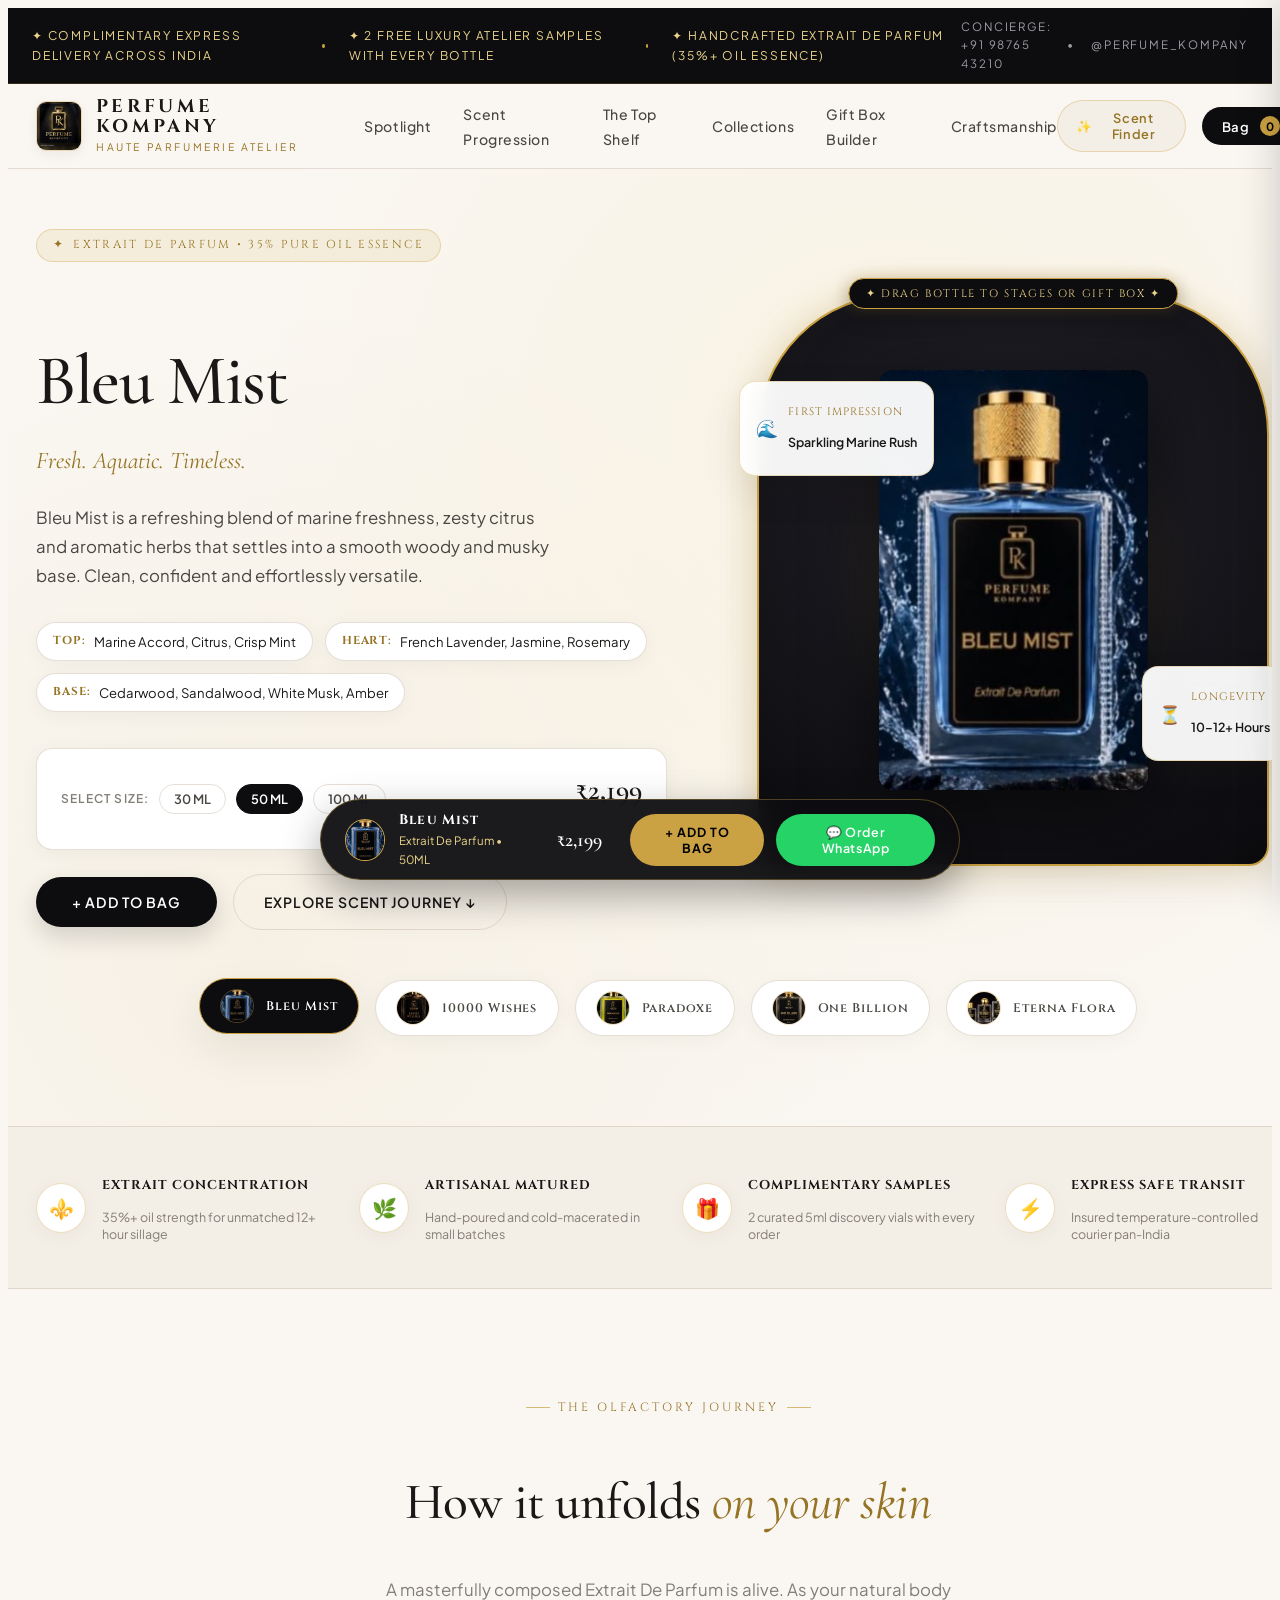
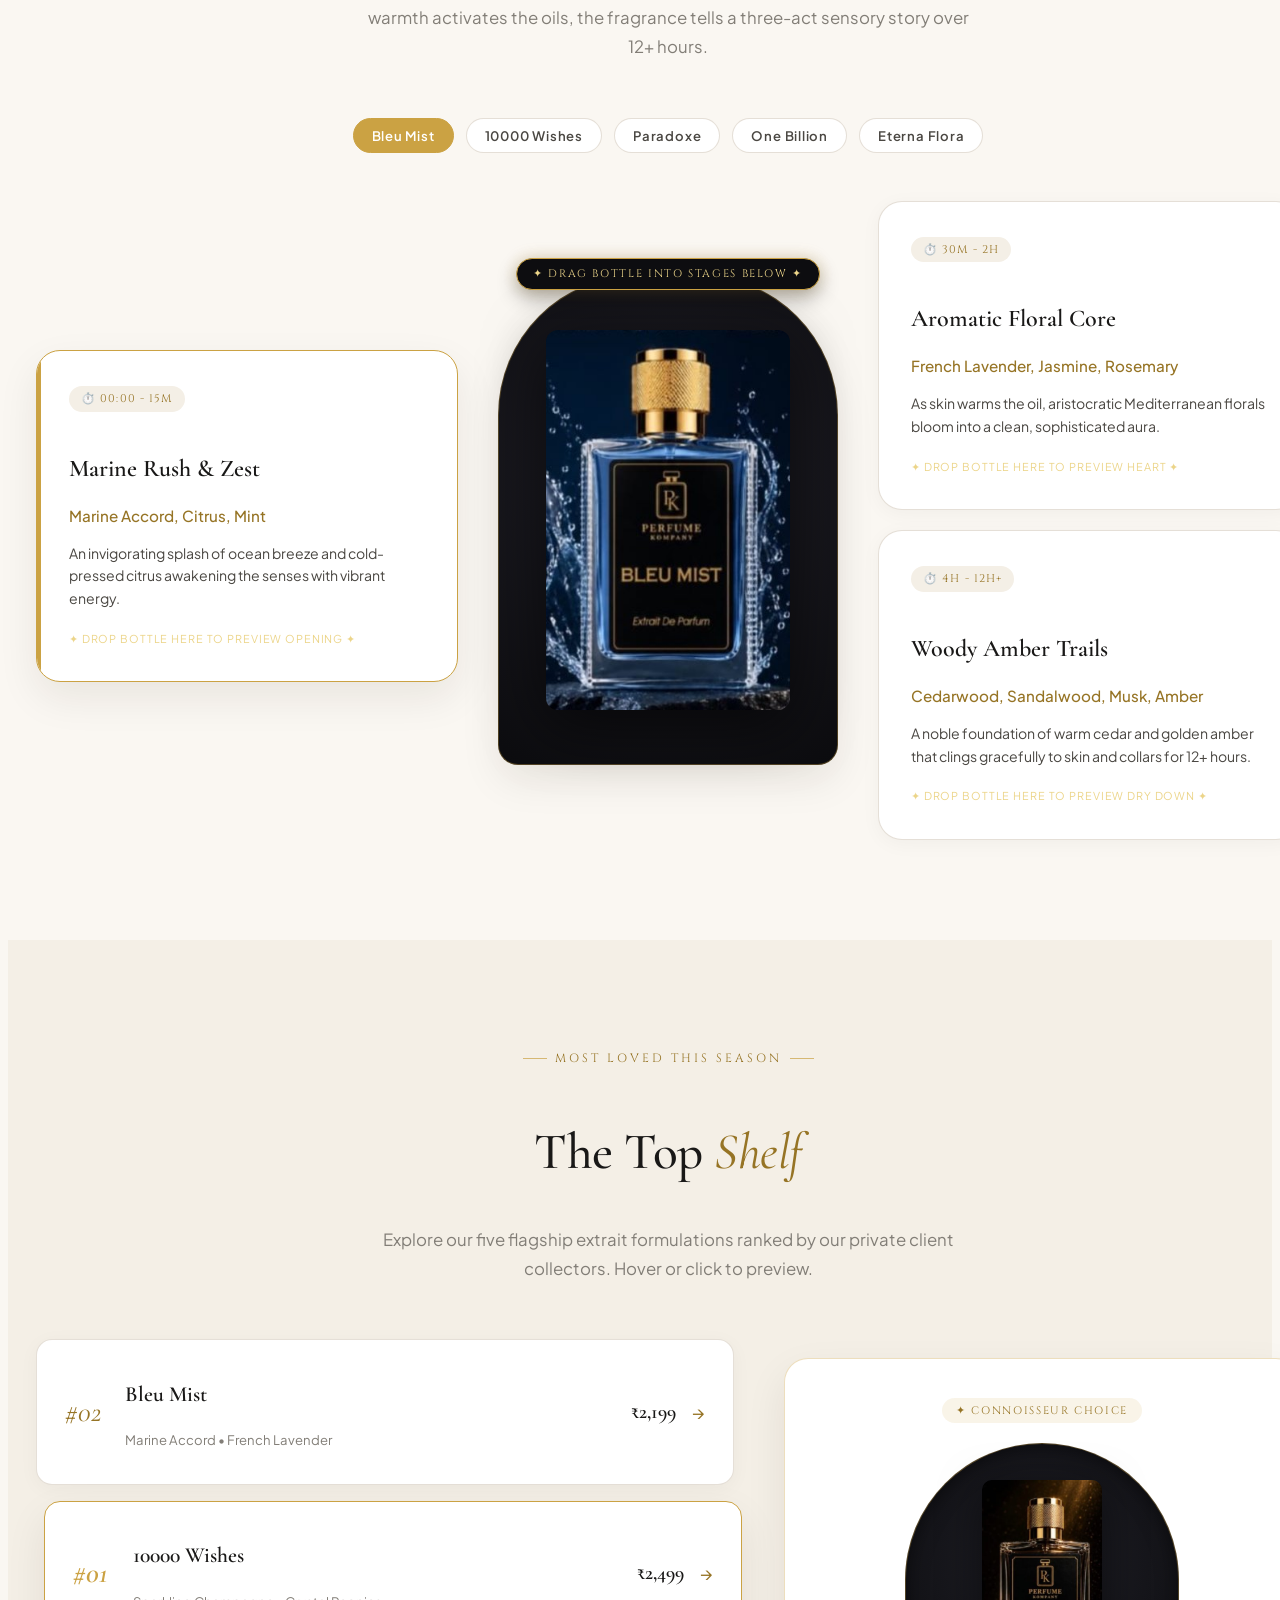
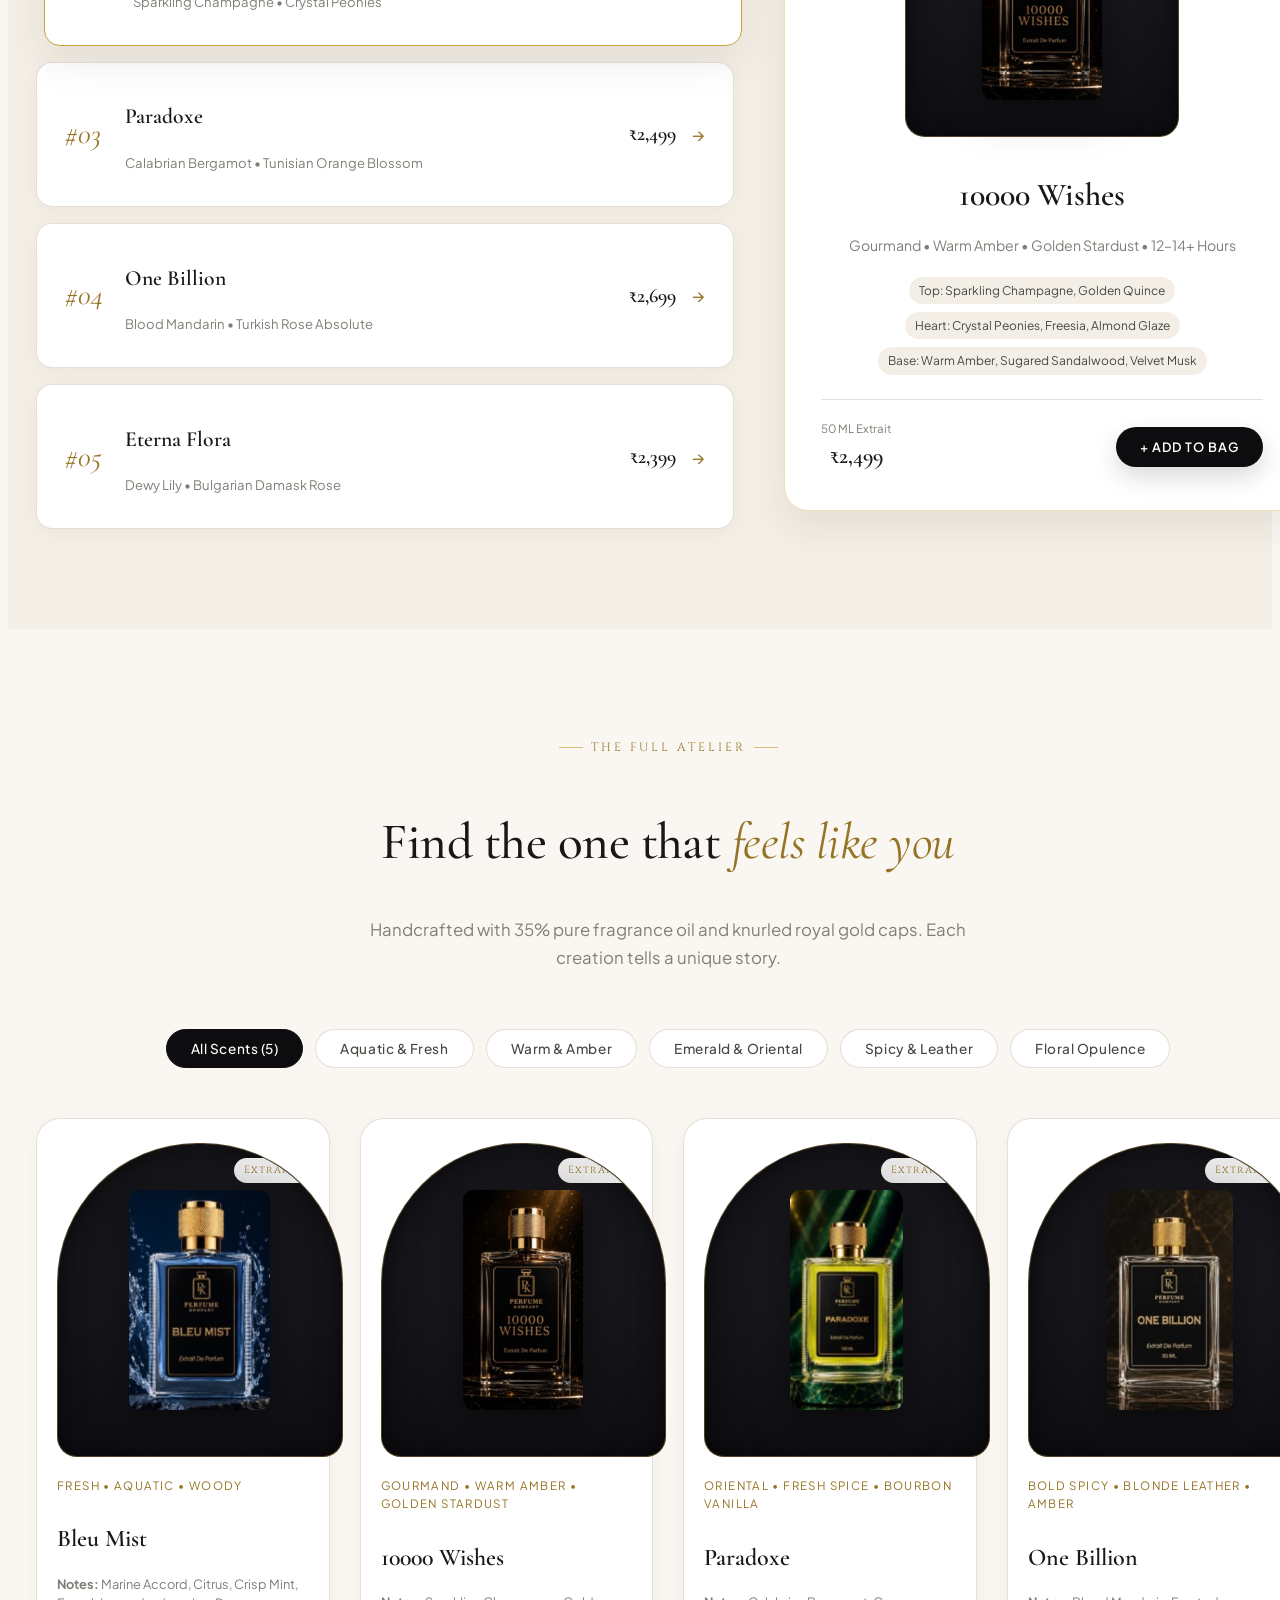
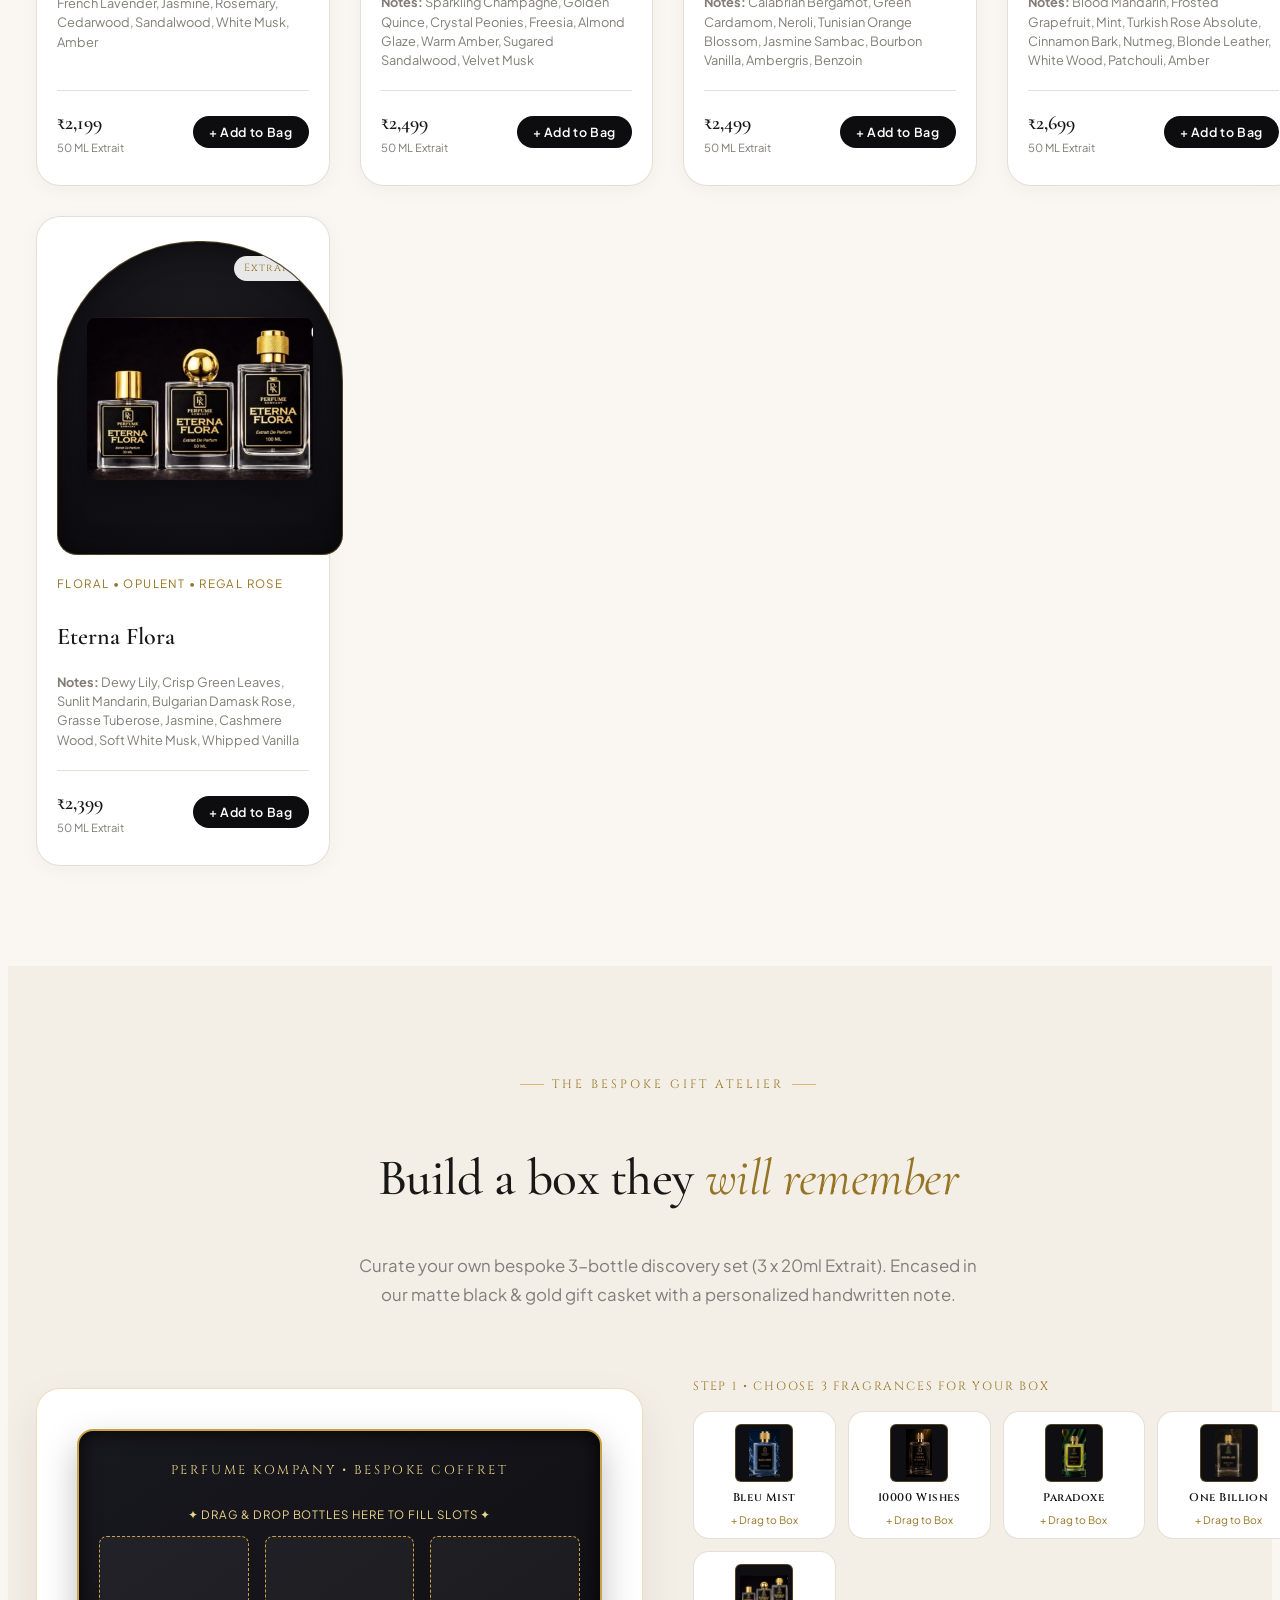
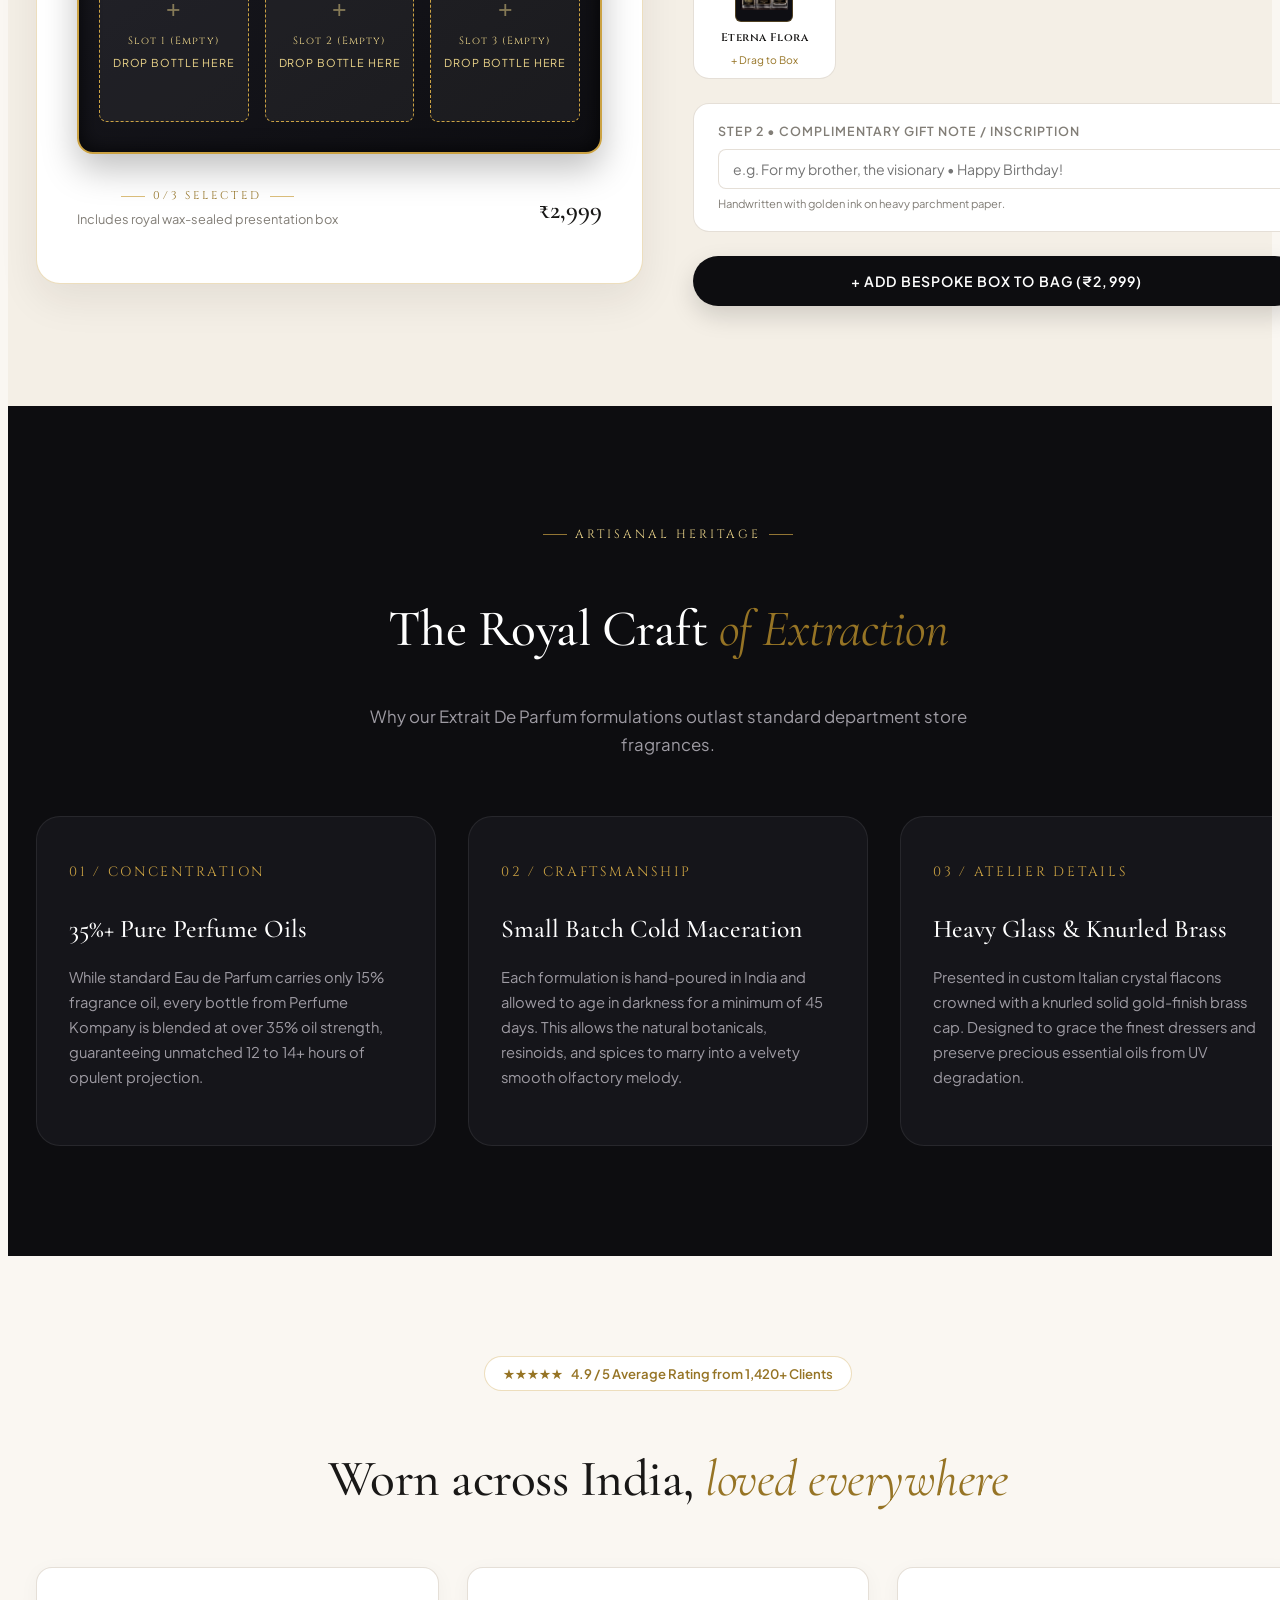
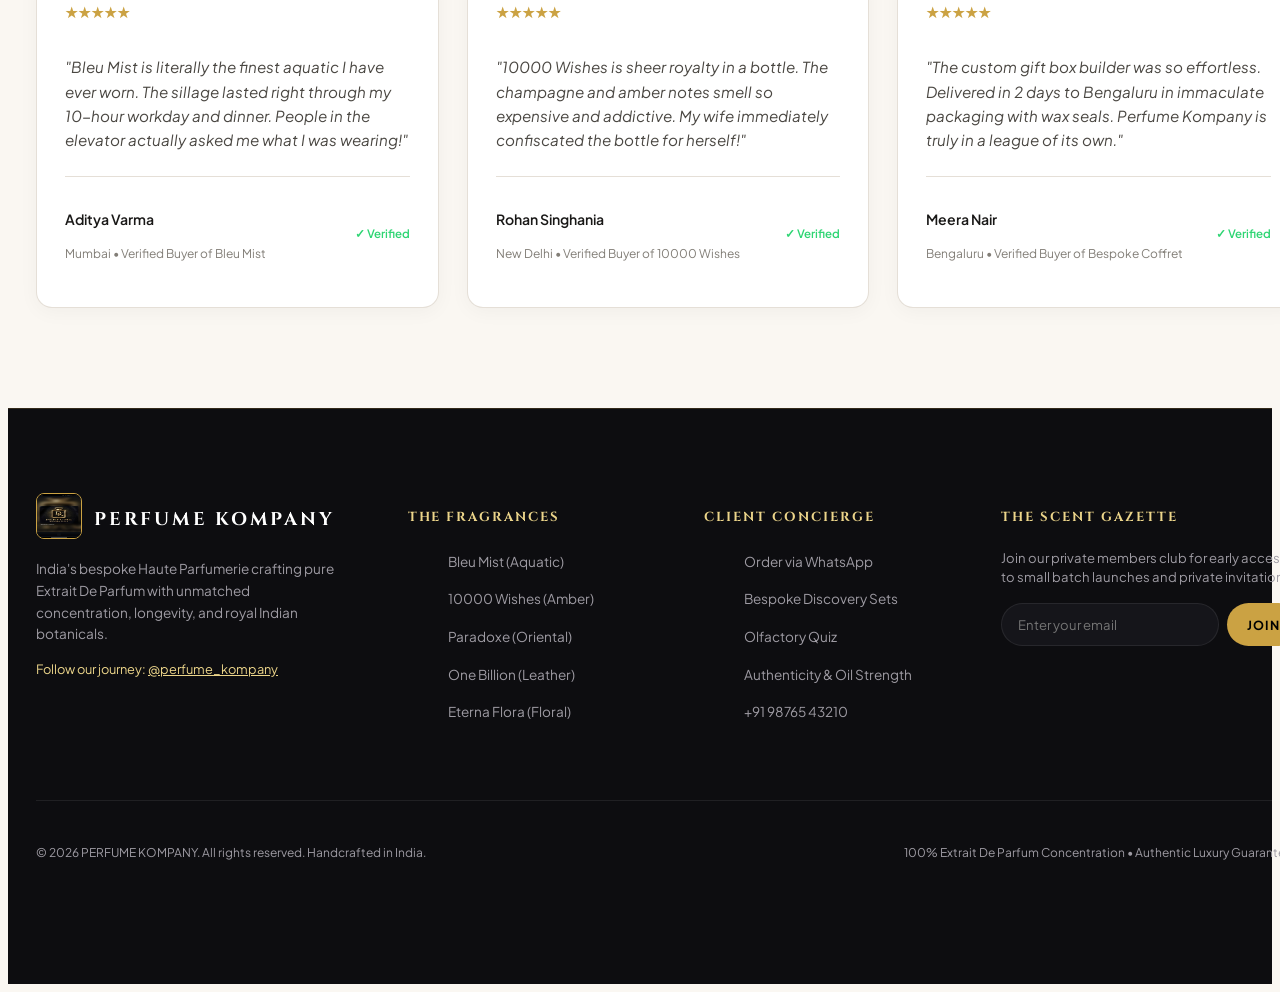
==== index.html @ a0636bbc "Initial commit: Perfume Kompany luxury interactive website" ====
<!DOCTYPE html>
<html lang="en">
<head>
  <meta charset="UTF-8">
  <meta name="viewport" content="width=device-width, initial-scale=1.0">
  <title>PERFUME KOMPANY | Royal Extrait De Parfum Atelier</title>
  <meta name="description" content="Discover handcrafted luxury Extrait De Parfum by Perfume Kompany. High concentration, 12+ hours longevity, and artisanal notes. Experience Bleu Mist, 10000 Wishes, Paradoxe, and more.">

  <!-- Google Fonts -->
  <link rel="preconnect" href="https://fonts.googleapis.com">
  <link rel="preconnect" href="https://fonts.gstatic.com" crossorigin>
  <link href="https://fonts.googleapis.com/css2?family=Cinzel:wght@400;600;700;900&family=Cormorant+Garamond:ital,wght@0,300;0,400;0,500;0,600;0,700;1,400;1,600&family=Plus+Jakarta+Sans:wght@300;400;500;600;700&display=swap" rel="stylesheet">

  <!-- Stylesheet -->
  <link rel="stylesheet" href="style.css">
</head>
<body>

  <!-- Top Announcement Bar -->
  <aside class="top-notice-bar" aria-label="Announcement">
    <div class="ticker-content">
      <span class="ticker-item">✦ COMPLIMENTARY EXPRESS DELIVERY ACROSS INDIA</span>
      <span class="ticker-dot"></span>
      <span class="ticker-item">✦ 2 FREE LUXURY ATELIER SAMPLES WITH EVERY BOTTLE</span>
      <span class="ticker-dot"></span>
      <span class="ticker-item">✦ HANDCRAFTED EXTRAIT DE PARFUM (35%+ OIL ESSENCE)</span>
    </div>
    <div class="notice-right">
      <span>Concierge: +91 98765 43210</span>
      <span>•</span>
      <a href="https://instagram.com/perfume_kompany" target="_blank" rel="noopener">@perfume_kompany</a>
    </div>
  </aside>

  <!-- Main Navigation Header -->
  <header class="main-header" id="main-header">
    <div class="container header-inner">
      <!-- Brand Logo -->
      <a href="#hero" class="brand-logo-wrap">
        <img src="assets/logo.jpg" alt="Perfume Kompany Monogram Logo" class="brand-logo-img">
        <div class="brand-text-block">
          <span class="brand-title">PERFUME KOMPANY</span>
          <span class="brand-tagline">Haute Parfumerie Atelier</span>
        </div>
      </a>

      <!-- Desktop Nav -->
      <nav aria-label="Main Navigation">
        <ul class="nav-menu">
          <li><a href="#hero" class="nav-link">Spotlight</a></li>
          <li><a href="#unfolds" class="nav-link">Scent Progression</a></li>
          <li><a href="#topshelf" class="nav-link">The Top Shelf</a></li>
          <li><a href="#gallery" class="nav-link">Collections</a></li>
          <li><a href="#boxbuilder" class="nav-link">Gift Box Builder</a></li>
          <li><a href="#heritage" class="nav-link">Craftsmanship</a></li>
        </ul>
      </nav>

      <!-- Action Buttons -->
      <div class="header-actions">
        <button class="btn-scent-quiz open-scent-quiz-btn" aria-label="Open Fragrance Quiz">
          <span>✨</span>
          <span>Scent Finder</span>
        </button>

        <button class="btn-cart-bag" id="header-cart-btn" data-drop-zone="cart-bag" aria-label="Open Shopping Bag">
          <span>Bag</span>
          <span class="cart-counter" id="cart-badge-counter">0</span>
        </button>

        <button class="mobile-menu-btn" aria-label="Toggle Navigation">☰</button>
      </div>
    </div>
  </header>

  <main>
    <!-- HERO SECTION (Inspired Directly by Video) -->
    <section class="hero-section" id="hero">
      <div class="container hero-grid">
        <!-- Left Hero Details -->
        <div class="hero-content">
          <div class="hero-tag">
            <span>✦</span>
            <span>Extrait De Parfum • 35% Pure Oil Essence</span>
          </div>

          <h1 class="hero-title" id="hero-perfume-title">Bleu Mist</h1>
          <p class="hero-subtitle" id="hero-perfume-subtitle">Fresh. Aquatic. Timeless.</p>
          <p class="hero-description" id="hero-perfume-desc">
            A refreshing blend of marine freshness, zesty citrus and aromatic herbs that settles into a smooth woody and musky base. Clean, confident and effortlessly versatile.
          </p>

          <!-- Olfactory Notes Bar -->
          <div class="hero-notes-bar">
            <div class="note-tag">
              <strong>TOP:</strong>
              <span id="hero-top-notes">Marine Accord, Citrus, Mint</span>
            </div>
            <div class="note-tag">
              <strong>HEART:</strong>
              <span id="hero-heart-notes">Lavender, Jasmine, Rosemary</span>
            </div>
            <div class="note-tag">
              <strong>BASE:</strong>
              <span id="hero-base-notes">Cedarwood, Sandalwood, Amber</span>
            </div>
          </div>

          <!-- Controls: Size & Dynamic Price -->
          <div class="hero-controls">
            <div class="size-price-row">
              <div class="size-selector">
                <span class="size-label">Select Size:</span>
                <button class="size-btn hero-size-btn" data-size="30ml">30 ML</button>
                <button class="size-btn hero-size-btn active" data-size="50ml">50 ML</button>
                <button class="size-btn hero-size-btn" data-size="100ml">100 ML</button>
              </div>

              <div class="price-display">
                <span class="price-current" id="hero-price-display">₹2,199</span>
                <span class="price-tax">Incl. all taxes • Free express shipping</span>
              </div>
            </div>

            <!-- Action CTA Buttons -->
            <div class="hero-actions">
              <button class="btn-primary" id="hero-add-to-bag">
                <span>+ Add to Bag</span>
              </button>
              <a href="#unfolds" class="btn-secondary">
                <span>Explore Scent Journey ↓</span>
              </a>
            </div>
          </div>
        </div>

        <!-- Right Hero Visual Showcase with Arch & Floating Badges -->
        <div class="hero-visual-wrap">
          <div class="hero-bottle-podium" data-drop-zone="hero-podium">
            <div class="drag-hint-pill">✦ Drag Bottle to Stages or Gift Box ✦</div>
            <div class="bottle-glow-halo"></div>
            <img src="assets/bleu-mist.jpg" alt="Featured Fragrance" class="hero-featured-img draggable-bottle" id="hero-featured-image">

            <!-- Floating Note Badge Left -->
            <div class="floating-badge badge-top-left">
              <span class="badge-icon">🌊</span>
              <div>
                <p class="badge-title">First Impression</p>
                <p class="badge-value">Sparkling Marine Rush</p>
              </div>
            </div>

            <!-- Floating Note Badge Right -->
            <div class="floating-badge badge-bottom-right">
              <span class="badge-icon">⏳</span>
              <div>
                <p class="badge-title">Longevity</p>
                <p class="badge-value" id="hero-badge-longevity">10–12+ Hours</p>
              </div>
            </div>
          </div>
        </div>
      </div>

      <!-- Quick Fragrance Switcher Carousel Dock Under Hero -->
      <div class="container">
        <div class="fragrance-switcher-bar" id="fragrance-switcher-container">
          <!-- Populated by app.js with thumbnails -->
        </div>
      </div>
    </section>

    <!-- TRUST & CRAFTSMANSHIP RIBBON -->
    <section class="trust-ribbon">
      <div class="container trust-grid">
        <div class="trust-item">
          <div class="trust-icon-box">⚜️</div>
          <div class="trust-text">
            <h4>Extrait Concentration</h4>
            <p>35%+ oil strength for unmatched 12+ hour sillage</p>
          </div>
        </div>
        <div class="trust-item">
          <div class="trust-icon-box">🌿</div>
          <div class="trust-text">
            <h4>Artisanal Matured</h4>
            <p>Hand-poured and cold-macerated in small batches</p>
          </div>
        </div>
        <div class="trust-item">
          <div class="trust-icon-box">🎁</div>
          <div class="trust-text">
            <h4>Complimentary Samples</h4>
            <p>2 curated 5ml discovery vials with every order</p>
          </div>
        </div>
        <div class="trust-item">
          <div class="trust-icon-box">⚡</div>
          <div class="trust-text">
            <h4>Express Safe Transit</h4>
            <p>Insured temperature-controlled courier pan-India</p>
          </div>
        </div>
      </div>
    </section>

    <!-- INTERACTIVE SECTION 1: "HOW IT UNFOLDS ON YOUR SKIN" (Directly from Video) -->
    <section class="section-padding unfolds-section" id="unfolds">
      <div class="container">
        <div class="section-header">
          <span class="section-label">The Olfactory Journey</span>
          <h2 class="section-title">How it unfolds <em>on your skin</em></h2>
          <p class="section-desc">
            A masterfully composed Extrait De Parfum is alive. As your natural body warmth activates the oils, the fragrance tells a three-act sensory story over 12+ hours.
          </p>
        </div>

        <!-- Fragrance Picker for Scent Progression -->
        <div class="unfolds-selector-strip" id="unfolds-selector">
          <!-- Populated dynamically -->
        </div>

        <!-- Interactive 3-Stage Container -->
        <div class="unfolds-stage-container">
          <!-- Stage 1: Opening (Top Notes) -->
          <div class="unfolds-stage-card active" data-stage="opening" data-drop-zone="stage-opening">
            <span class="stage-time-badge">⏱️ 00:00 - 15m</span>
            <h3 class="stage-title">The Opening</h3>
            <p class="stage-notes">Marine Accord, Citrus, Mint</p>
            <p class="stage-desc">
              The vibrant opening notes announce your presence with luminous, crisp projection that fills the immediate air.
            </p>
            <span class="drop-prompt">✦ Drop bottle here to preview opening ✦</span>
          </div>

          <!-- Centered Bottle with Glow -->
          <div class="unfolds-bottle-center" data-drop-zone="unfolds-center">
            <div class="drag-hint-pill">✦ Drag Bottle Into Stages Below ✦</div>
            <img src="assets/bleu-mist.jpg" alt="Fragrance Scent Unfolding" class="unfolds-center-image draggable-bottle" id="unfolds-bottle-image">
          </div>

          <!-- Stage 2 & 3: Heart & Base -->
          <div style="display: flex; flex-direction: column; gap: 20px;">
            <div class="unfolds-stage-card" data-stage="heart" data-drop-zone="stage-heart">
              <span class="stage-time-badge">⏱️ 30m - 2h</span>
              <h3 class="stage-title">The Heart</h3>
              <p class="stage-notes">Lavender, Jasmine, Rosemary</p>
              <p class="stage-desc">
                The soul of the fragrance warms on your pulse points, revealing smooth, royal florals and aromatic elegance.
              </p>
              <span class="drop-prompt">✦ Drop bottle here to preview heart ✦</span>
            </div>

            <div class="unfolds-stage-card" data-stage="base" data-drop-zone="stage-base">
              <span class="stage-time-badge">⏱️ 4h - 12h+</span>
              <h3 class="stage-title">The Dry Down</h3>
              <p class="stage-notes">Cedarwood, Sandalwood, Amber</p>
              <p class="stage-desc">
                Rich woods, warm amber, and velvety musk melt into your skin chemistry, creating an unforgettable signature trail.
              </p>
              <span class="drop-prompt">✦ Drop bottle here to preview dry down ✦</span>
            </div>
          </div>
        </div>
      </div>
    </section>

    <!-- INTERACTIVE SECTION 2: "THE TOP SHELF" (Bestseller Ranking & Live Preview from Video) -->
    <section class="section-padding topshelf-section" id="topshelf">
      <div class="container">
        <div class="section-header">
          <span class="section-label">Most Loved This Season</span>
          <h2 class="section-title">The Top <em>Shelf</em></h2>
          <p class="section-desc">
            Explore our five flagship extrait formulations ranked by our private client collectors. Hover or click to preview.
          </p>
        </div>

        <div class="topshelf-grid">
          <!-- Left: Ranked List -->
          <div class="ranking-list" id="topshelf-ranking-list">
            <!-- Rendered by app.js -->
          </div>

          <!-- Right: Dynamic Live Preview Card -->
          <div class="topshelf-preview-card">
            <span class="preview-badge">✦ Connoisseur Choice</span>
            <div class="preview-image-wrap">
              <img src="assets/10000-wishes.jpg" alt="Selected Perfume" class="preview-bottle-img" id="topshelf-preview-img">
            </div>

            <h3 class="preview-perfume-name" id="topshelf-preview-name">10000 Wishes</h3>
            <p class="preview-perfume-sub" id="topshelf-preview-sub">Warm Amber • Gourmand • 12–14h Longevity</p>

            <div class="preview-notes-summary" id="topshelf-preview-pills">
              <!-- Notes pills -->
            </div>

            <div class="preview-bottom-action">
              <div>
                <span style="font-size: 0.72rem; color: var(--text-muted); display: block;">50 ML Extrait</span>
                <span style="font-family: var(--font-serif); font-size: 1.4rem; font-weight: 600;" id="topshelf-preview-price">₹2,499</span>
              </div>
              <button class="btn-primary" id="topshelf-preview-add" style="padding: 12px 24px; font-size: 0.8rem;">
                + Add to Bag
              </button>
            </div>
          </div>
        </div>
      </div>
    </section>

    <!-- INTERACTIVE SECTION 3: "FIND THE ONE THAT FEELS LIKE YOU" (Arched Gallery & Category Filters) -->
    <section class="section-padding gallery-section" id="gallery">
      <div class="container">
        <div class="section-header">
          <span class="section-label">The Full Atelier</span>
          <h2 class="section-title">Find the one that <em>feels like you</em></h2>
          <p class="section-desc">
            Handcrafted with 35% pure fragrance oil and knurled royal gold caps. Each creation tells a unique story.
          </p>
        </div>

        <!-- Filter Tabs -->
        <div class="gallery-tabs">
          <button class="gallery-tab-btn active" data-category="all">All Scents (5)</button>
          <button class="gallery-tab-btn" data-category="aquatic">Aquatic & Fresh</button>
          <button class="gallery-tab-btn" data-category="gourmand">Warm & Amber</button>
          <button class="gallery-tab-btn" data-category="oriental">Emerald & Oriental</button>
          <button class="gallery-tab-btn" data-category="spicy">Spicy & Leather</button>
          <button class="gallery-tab-btn" data-category="floral">Floral Opulence</button>
        </div>

        <!-- Arched Card Grid -->
        <div class="gallery-grid" id="fragrance-gallery-grid">
          <!-- Rendered by app.js -->
        </div>
      </div>
    </section>

    <!-- INTERACTIVE SECTION 4: "BUILD A BOX THEY WILL REMEMBER" (Discovery Gift Box Builder from Video) -->
    <section class="section-padding box-builder-section" id="boxbuilder">
      <div class="container">
        <div class="section-header">
          <span class="section-label">The Bespoke Gift Atelier</span>
          <h2 class="section-title">Build a box they <em>will remember</em></h2>
          <p class="section-desc">
            Curate your own bespoke 3-bottle discovery set (3 x 20ml Extrait). Encased in our matte black & gold gift casket with a personalized handwritten note.
          </p>
        </div>

        <div class="builder-layout">
          <!-- Left: Visual Gift Box Simulation -->
          <div class="box-visual-wrap">
            <div class="gift-box-frame" data-drop-zone="gift-box">
              <div class="gift-box-header">PERFUME KOMPANY • BESPOKE COFFRET</div>
              <p style="font-size: 0.72rem; color: var(--gold-light); text-align: center; margin-bottom: 12px; letter-spacing: 0.08em;">✦ DRAG & DROP BOTTLES HERE TO FILL SLOTS ✦</p>
              <div class="box-slots-row" id="box-slots-row">
                <!-- 3 Interactive Slots -->
              </div>
            </div>

            <div style="display: flex; justify-content: space-between; align-items: center;">
              <div>
                <span class="section-label" style="margin: 0; font-size: 0.7rem;" id="box-filled-count">0/3 Selected</span>
                <p style="font-size: 0.8rem; color: var(--text-muted); margin-top: 4px;">Includes royal wax-sealed presentation box</p>
              </div>
              <span style="font-family: var(--font-serif); font-size: 1.6rem; font-weight: 600;">₹2,999</span>
            </div>
          </div>

          <!-- Right: Builder Controls & Picker Tray -->
          <div class="builder-controls-wrap">
            <div>
              <p class="builder-step-label">Step 1 • Choose 3 Fragrances For Your Box</p>
              <div class="perfume-picker-tray" id="box-picker-tray" style="margin-top: 14px;">
                <!-- Populated by app.js -->
              </div>
            </div>

            <!-- Step 2: Personalized Engraving / Message -->
            <div class="engraving-box">
              <label for="box-engraving-input">Step 2 • Complimentary Gift Note / Inscription</label>
              <input type="text" id="box-engraving-input" class="engraving-input" placeholder="e.g. For my brother, the visionary • Happy Birthday!" maxlength="60">
              <span style="font-size: 0.7rem; color: var(--text-muted); display: block; margin-top: 6px;">
                Handwritten with golden ink on heavy parchment paper.
              </span>
            </div>

            <button class="btn-primary" id="btn-add-box-to-bag" style="width: 100%;">
              <span>+ Add Bespoke Box to Bag (₹2,999)</span>
            </button>
          </div>
        </div>
      </div>
    </section>

    <!-- ROYAL HERITAGE & CRAFTSMANSHIP (High Contrast Obsidian Section from Video) -->
    <section class="heritage-section" id="heritage">
      <div class="container">
        <div class="section-header">
          <span class="section-label" style="color: var(--gold-light);">Artisanal Heritage</span>
          <h2 class="section-title">The Royal Craft <em>of Extraction</em></h2>
          <p class="section-desc" style="color: var(--text-light-muted);">
            Why our Extrait De Parfum formulations outlast standard department store fragrances.
          </p>
        </div>

        <div class="heritage-grid">
          <div class="heritage-card">
            <span class="heritage-num">01 / CONCENTRATION</span>
            <h3>35%+ Pure Perfume Oils</h3>
            <p>
              While standard Eau de Parfum carries only 15% fragrance oil, every bottle from Perfume Kompany is blended at over 35% oil strength, guaranteeing unmatched 12 to 14+ hours of opulent projection.
            </p>
          </div>

          <div class="heritage-card">
            <span class="heritage-num">02 / CRAFTSMANSHIP</span>
            <h3>Small Batch Cold Maceration</h3>
            <p>
              Each formulation is hand-poured in India and allowed to age in darkness for a minimum of 45 days. This allows the natural botanicals, resinoids, and spices to marry into a velvety smooth olfactory melody.
            </p>
          </div>

          <div class="heritage-card">
            <span class="heritage-num">03 / ATELIER DETAILS</span>
            <h3>Heavy Glass & Knurled Brass</h3>
            <p>
              Presented in custom Italian crystal flacons crowned with a knurled solid gold-finish brass cap. Designed to grace the finest dressers and preserve precious essential oils from UV degradation.
            </p>
          </div>
        </div>
      </div>
    </section>

    <!-- VERIFIED REVIEWS ("Worn across India, loved everywhere") -->
    <section class="section-padding reviews-section">
      <div class="container">
        <div class="section-header">
          <div class="rating-summary-pill">
            <span>★★★★★</span>
            <span>4.9 / 5 Average Rating from 1,420+ Clients</span>
          </div>
          <h2 class="section-title">Worn across India, <em>loved everywhere</em></h2>
        </div>

        <div class="reviews-grid">
          <div class="review-card">
            <div class="review-stars">★★★★★</div>
            <p class="review-quote">
              "Bleu Mist is literally the finest aquatic I have ever worn. The sillage lasted right through my 10-hour workday and dinner. People in the elevator actually asked me what I was wearing!"
            </p>
            <div class="review-author-wrap">
              <div>
                <p class="author-name">Aditya Varma</p>
                <p class="author-loc">Mumbai • Verified Buyer of Bleu Mist</p>
              </div>
              <span class="verified-tag">✓ Verified</span>
            </div>
          </div>

          <div class="review-card">
            <div class="review-stars">★★★★★</div>
            <p class="review-quote">
              "10000 Wishes is sheer royalty in a bottle. The champagne and amber notes smell so expensive and addictive. My wife immediately confiscated the bottle for herself!"
            </p>
            <div class="review-author-wrap">
              <div>
                <p class="author-name">Rohan Singhania</p>
                <p class="author-loc">New Delhi • Verified Buyer of 10000 Wishes</p>
              </div>
              <span class="verified-tag">✓ Verified</span>
            </div>
          </div>

          <div class="review-card">
            <div class="review-stars">★★★★★</div>
            <p class="review-quote">
              "The custom gift box builder was so effortless. Delivered in 2 days to Bengaluru in immaculate packaging with wax seals. Perfume Kompany is truly in a league of its own."
            </p>
            <div class="review-author-wrap">
              <div>
                <p class="author-name">Meera Nair</p>
                <p class="author-loc">Bengaluru • Verified Buyer of Bespoke Coffret</p>
              </div>
              <span class="verified-tag">✓ Verified</span>
            </div>
          </div>
        </div>
      </div>
    </section>
  </main>

  <!-- SITE FOOTER -->
  <footer class="site-footer">
    <div class="container">
      <div class="footer-grid">
        <!-- Col 1: Brand Info -->
        <div class="footer-brand">
          <div style="display: flex; align-items: center; gap: 12px; margin-bottom: 16px;">
            <img src="assets/logo.jpg" alt="PK Logo" style="width: 44px; height: 44px; border-radius: 8px; border: 1px solid var(--gold-primary);">
            <h2 style="font-family: var(--font-display); font-size: 1.15rem; letter-spacing: 0.15em; color: #fff;">PERFUME KOMPANY</h2>
          </div>
          <p>
            India's bespoke Haute Parfumerie crafting pure Extrait De Parfum with unmatched concentration, longevity, and royal Indian botanicals.
          </p>
          <p style="margin-top: 14px; color: var(--gold-light); font-size: 0.8rem;">
            Follow our journey: <a href="https://instagram.com/perfume_kompany" target="_blank" rel="noopener" style="text-decoration: underline;">@perfume_kompany</a>
          </p>
        </div>

        <!-- Col 2: The Atelier -->
        <div class="footer-col">
          <h4>The Fragrances</h4>
          <ul>
            <li><a href="#hero">Bleu Mist (Aquatic)</a></li>
            <li><a href="#topshelf">10000 Wishes (Amber)</a></li>
            <li><a href="#gallery">Paradoxe (Oriental)</a></li>
            <li><a href="#gallery">One Billion (Leather)</a></li>
            <li><a href="#gallery">Eterna Flora (Floral)</a></li>
          </ul>
        </div>

        <!-- Col 3: Concierge -->
        <div class="footer-col">
          <h4>Client Concierge</h4>
          <ul>
            <li><a href="https://wa.me/919876543210" target="_blank">Order via WhatsApp</a></li>
            <li><a href="#boxbuilder">Bespoke Discovery Sets</a></li>
            <li><a href="javascript:void(0)" class="open-scent-quiz-btn">Olfactory Quiz</a></li>
            <li><a href="#heritage">Authenticity & Oil Strength</a></li>
            <li><a href="tel:+919876543210">+91 98765 43210</a></li>
          </ul>
        </div>

        <!-- Col 4: Newsletter -->
        <div class="footer-col">
          <h4>The Scent Gazette</h4>
          <p style="font-size: 0.82rem; color: var(--text-light-muted); line-height: 1.5;">
            Join our private members club for early access to small batch launches and private invitations.
          </p>
          <form class="newsletter-form" onsubmit="event.preventDefault(); alert('Welcome to the Perfume Kompany Gazette!');">
            <input type="email" class="newsletter-input" placeholder="Enter your email" required>
            <button type="submit" class="newsletter-btn">Join</button>
          </form>
        </div>
      </div>

      <div class="footer-bottom">
        <p>© 2026 PERFUME KOMPANY. All rights reserved. Handcrafted in India.</p>
        <p>100% Extrait De Parfum Concentration • Authentic Luxury Guaranteed</p>
      </div>
    </div>
  </footer>

  <!-- FLOATING QUICK-ACTION BOTTOM DOCK (Directly from Video) -->
  <aside class="floating-bottom-dock" id="floating-bottom-dock" data-drop-zone="cart-dock">
    <div class="dock-item-info">
      <img src="assets/bleu-mist.jpg" alt="Selected Perfume" class="dock-thumb" id="dock-thumb-img">
      <div class="dock-meta">
        <span class="dock-title" id="dock-perfume-title">Bleu Mist</span>
        <span class="dock-sub" id="dock-perfume-sub">Extrait De Parfum • 50 ML</span>
      </div>
    </div>

    <span class="dock-price" id="dock-perfume-price">₹2,199</span>

    <div class="dock-actions">
      <button class="btn-dock-add" id="dock-add-btn">+ Add to Bag</button>
      <button class="btn-dock-whatsapp" id="dock-whatsapp-btn">
        <span>💬 Order WhatsApp</span>
      </button>
    </div>
  </aside>

  <!-- SLIDE-OUT CART DRAWER -->
  <div class="cart-drawer-overlay" id="cart-drawer-overlay"></div>
  <aside class="cart-drawer" id="cart-drawer">
    <div class="cart-header">
      <h3>YOUR ATELIER BAG</h3>
      <button class="cart-close-btn" id="cart-close-btn" aria-label="Close Bag">✕</button>
    </div>

    <div class="cart-free-shipping-progress">
      ✦ Complimentary Express Shipping Applied Pan-India
    </div>

    <div class="cart-items-container" id="cart-items-container">
      <!-- Items dynamically populated -->
    </div>

    <div class="cart-footer">
      <div class="cart-total-row">
        <span>Subtotal:</span>
        <span id="cart-subtotal-price">₹0</span>
      </div>

      <div class="cart-checkout-actions">
        <button class="btn-primary" id="cart-whatsapp-order-btn" style="background: #25d366; color: #fff;">
          <span>💬 Complete Order on WhatsApp</span>
        </button>
        <p style="font-size: 0.72rem; color: var(--text-muted); text-align: center; margin-top: 4px;">
          Direct connection with our master perfumer concierge.
        </p>
      </div>
    </div>
  </aside>

  <!-- INTERACTIVE SCENT QUIZ MODAL -->
  <div class="quiz-modal-overlay" id="quiz-modal-overlay">
    <div class="quiz-modal">
      <button class="quiz-close-btn" id="quiz-close-btn" aria-label="Close Quiz">✕</button>
      <div id="quiz-modal-body">
        <!-- Rendered by app.js -->
      </div>
    </div>
  </div>

  <!-- Scripts -->
  <script src="app.js"></script>
</body>
</html>
---- style.css ----
/* ==========================================================================
   PERFUME KOMPANY | LUXURY ATELIER STYLESHEET
   Inspired by Royal Heritage & High-End Minimalist Aesthetics
   ========================================================================== */

:root {
  --bg-cream: #faf7f2;
  --bg-cream-soft: #f4efe6;
  --bg-cream-dark: #ebe3d5;
  --bg-surface: #ffffff;
  --bg-dark: #0d0d10;
  --bg-dark-card: #15151a;
  --bg-dark-subtle: #1f1f26;

  --gold-primary: #cba243;
  --gold-light: #ecd58a;
  --gold-dark: #967425;
  --gold-glow: rgba(203, 162, 67, 0.28);
  --gold-shimmer: linear-gradient(135deg, #ecd58a 0%, #cba243 50%, #8c6a1e 100%);

  --text-dark: #191817;
  --text-body: #4a4742;
  --text-muted: #827e77;
  --text-light: #f5f3ef;
  --text-light-muted: #9e9ba3;

  --border-light: rgba(197, 184, 166, 0.45);
  --border-gold: rgba(203, 162, 67, 0.35);
  --border-dark: rgba(255, 255, 255, 0.08);

  --font-serif: 'Cormorant Garamond', serif;
  --font-display: 'Cinzel', serif;
  --font-sans: 'Plus Jakarta Sans', sans-serif;

  --radius-sm: 8px;
  --radius-md: 16px;
  --radius-lg: 24px;
  --radius-arch: 140px 140px 20px 20px;
  --radius-full: 9999px;

  --shadow-subtle: 0 4px 20px rgba(0, 0, 0, 0.04);
  --shadow-luxury: 0 16px 40px rgba(40, 30, 15, 0.08);
  --shadow-hover: 0 24px 50px rgba(40, 30, 15, 0.14);
  --shadow-glow: 0 0 35px var(--gold-glow);

  --transition-fast: 0.2s cubic-bezier(0.16, 1, 0.3, 1);
  --transition-smooth: 0.4s cubic-bezier(0.16, 1, 0.3, 1);
  --transition-bounce: 0.5s cubic-bezier(0.34, 1.56, 0.64, 1);
}

/* --------------------------------------------------------------------------
   INTERACTIVE DRAGGABLE BOTTLE ENGINE (Directly matching reference video)
   -------------------------------------------------------------------------- */

.draggable-bottle {
  cursor: grab;
  user-select: none;
  -webkit-user-drag: none;
  touch-action: none;
  transition: transform 0.15s ease-out, filter 0.2s ease;
}

.draggable-bottle:active {
  cursor: grabbing;
}

/* Bottle being actively dragged */
.bottle-drag-ghost {
  position: fixed;
  pointer-events: none;
  z-index: 99999;
  filter: drop-shadow(0 30px 45px rgba(0, 0, 0, 0.7)) drop-shadow(0 0 25px var(--gold-glow));
  transform-origin: center center;
  transition: transform 0.05s linear;
  will-change: transform, left, top;
}

.bottle-drag-ghost img {
  max-height: 260px;
  max-width: 260px;
  object-fit: contain;
  border-radius: 14px;
}

/* Floating Drag Helper Hint */
.drag-hint-pill {
  position: absolute;
  top: -18px;
  left: 50%;
  transform: translateX(-50%);
  background: var(--bg-dark);
  color: var(--gold-light);
  border: 1px solid var(--gold-primary);
  border-radius: var(--radius-full);
  padding: 6px 16px;
  font-family: var(--font-display);
  font-size: 0.68rem;
  letter-spacing: 0.15em;
  text-transform: uppercase;
  white-space: nowrap;
  box-shadow: 0 8px 20px rgba(0, 0, 0, 0.3), 0 0 15px var(--gold-glow);
  z-index: 10;
  display: flex;
  align-items: center;
  gap: 8px;
  animation: pulseHint 2.5s infinite ease-in-out;
  pointer-events: none;
}

@keyframes pulseHint {
  0%, 100% { transform: translateX(-50%) translateY(0); }
  50% { transform: translateX(-50%) translateY(-5px); box-shadow: 0 12px 25px rgba(203, 162, 67, 0.4); }
}

/* Drop Zones Styling */
[data-drop-zone] {
  transition: all var(--transition-smooth);
  position: relative;
}

/* When a drag is in progress across the screen */
body.is-dragging-active [data-drop-zone] {
  outline: 2px dashed rgba(203, 162, 67, 0.4);
  outline-offset: 4px;
}

/* When dragged over a specific drop zone */
[data-drop-zone].drop-zone-hovered {
  border-color: var(--gold-primary) !important;
  background: rgba(203, 162, 67, 0.18) !important;
  outline: 2px solid var(--gold-primary) !important;
  outline-offset: 6px !important;
  transform: scale(1.04) !important;
  box-shadow: 0 0 30px var(--gold-glow), var(--shadow-luxury) !important;
}

[data-drop-zone].drop-zone-success {
  animation: dropSuccessPulse 0.6s ease-out;
}

@keyframes dropSuccessPulse {
  0% { transform: scale(1); box-shadow: 0 0 0 rgba(203, 162, 67, 0.8); }
  50% { transform: scale(1.08); box-shadow: 0 0 45px rgba(203, 162, 67, 0.9); }
  100% { transform: scale(1); box-shadow: 0 0 0 rgba(203, 162, 67, 0); }
}

/* Drop prompt text inside empty slots */
.drop-prompt {
  font-size: 0.68rem;
  color: var(--gold-light);
  letter-spacing: 0.08em;
  text-transform: uppercase;
  margin-top: 4px;
}


html {
  scroll-behavior: smooth;
  font-size: 16px;
}

body {
  background-color: var(--bg-cream);
  color: var(--text-dark);
  font-family: var(--font-sans);
  line-height: 1.6;
  overflow-x: hidden;
  -webkit-font-smoothing: antialiased;
}

img {
  max-width: 100%;
  height: auto;
  display: block;
}

button, input, select, textarea {
  font-family: inherit;
}

button {
  cursor: pointer;
  border: none;
  background: none;
}

a {
  color: inherit;
  text-decoration: none;
}

/* Typography Utilities */
.font-serif { font-family: var(--font-serif); }
.font-display { font-family: var(--font-display); }
.font-sans { font-family: var(--font-sans); }

.gold-gradient-text {
  background: var(--gold-shimmer);
  -webkit-background-clip: text;
  -webkit-text-fill-color: transparent;
}

/* Container */
.container {
  width: 100%;
  max-width: 1320px;
  margin: 0 auto;
  padding: 0 28px;
}

.section-padding {
  padding: 100px 0;
}

/* Section Header Component */
.section-header {
  text-align: center;
  margin-bottom: 56px;
}

.section-label {
  display: inline-flex;
  align-items: center;
  gap: 8px;
  font-family: var(--font-display);
  font-size: 0.75rem;
  letter-spacing: 0.25em;
  text-transform: uppercase;
  color: var(--gold-dark);
  margin-bottom: 12px;
}

.section-label::before,
.section-label::after {
  content: '';
  display: inline-block;
  width: 24px;
  height: 1px;
  background-color: var(--gold-primary);
  opacity: 0.7;
}

.section-title {
  font-family: var(--font-serif);
  font-size: clamp(2.2rem, 4vw, 3.2rem);
  font-weight: 500;
  line-height: 1.2;
  letter-spacing: -0.01em;
  color: var(--text-dark);
}

.section-title em {
  font-family: var(--font-serif);
  font-style: italic;
  font-weight: 400;
  color: var(--gold-dark);
}

.section-desc {
  font-size: 1.05rem;
  color: var(--text-muted);
  max-width: 620px;
  margin: 16px auto 0;
  line-height: 1.7;
}

/* --------------------------------------------------------------------------
   Top Notice Bar
   -------------------------------------------------------------------------- */
.top-notice-bar {
  background: var(--bg-dark);
  color: var(--gold-light);
  font-family: var(--font-sans);
  font-size: 0.75rem;
  letter-spacing: 0.15em;
  text-transform: uppercase;
  padding: 10px 24px;
  display: flex;
  justify-content: space-between;
  align-items: center;
  border-bottom: 1px solid rgba(203, 162, 67, 0.2);
  z-index: 100;
  position: relative;
}

.ticker-content {
  display: flex;
  align-items: center;
  gap: 24px;
  margin: 0 auto;
}

.ticker-item {
  display: inline-flex;
  align-items: center;
  gap: 8px;
}

.ticker-dot {
  width: 4px;
  height: 4px;
  border-radius: 50%;
  background: var(--gold-primary);
}

.notice-right {
  display: flex;
  align-items: center;
  gap: 16px;
  color: var(--text-light-muted);
  font-size: 0.72rem;
}

.notice-right a:hover {
  color: var(--gold-light);
}

/* --------------------------------------------------------------------------
   Main Navigation Header
   -------------------------------------------------------------------------- */
.main-header {
  position: sticky;
  top: 0;
  background: rgba(250, 247, 242, 0.92);
  backdrop-filter: blur(16px);
  -webkit-backdrop-filter: blur(16px);
  border-bottom: 1px solid var(--border-light);
  z-index: 99;
  transition: all var(--transition-smooth);
}

.header-inner {
  display: flex;
  align-items: center;
  justify-content: space-between;
  height: 84px;
}

.brand-logo-wrap {
  display: flex;
  align-items: center;
  gap: 14px;
}

.brand-logo-img {
  width: 48px;
  height: 48px;
  border-radius: 10px;
  object-fit: cover;
  border: 1px solid var(--border-gold);
  box-shadow: 0 4px 12px rgba(0,0,0,0.06);
}

.brand-text-block {
  display: flex;
  flex-direction: column;
}

.brand-title {
  font-family: var(--font-display);
  font-size: 1.15rem;
  letter-spacing: 0.18em;
  font-weight: 700;
  color: var(--text-dark);
  line-height: 1.1;
}

.brand-tagline {
  font-family: var(--font-sans);
  font-size: 0.65rem;
  letter-spacing: 0.25em;
  text-transform: uppercase;
  color: var(--gold-dark);
  margin-top: 2px;
}

/* Nav Links */
.nav-menu {
  display: flex;
  align-items: center;
  gap: 32px;
  list-style: none;
}

.nav-link {
  font-family: var(--font-sans);
  font-size: 0.88rem;
  font-weight: 500;
  letter-spacing: 0.04em;
  color: var(--text-body);
  position: relative;
  padding: 6px 0;
  transition: color var(--transition-fast);
}

.nav-link::after {
  content: '';
  position: absolute;
  bottom: 0;
  left: 0;
  width: 0;
  height: 1.5px;
  background: var(--gold-primary);
  transition: width var(--transition-fast);
}

.nav-link:hover {
  color: var(--text-dark);
}

.nav-link:hover::after {
  width: 100%;
}

/* Header Actions */
.header-actions {
  display: flex;
  align-items: center;
  gap: 16px;
}

.btn-scent-quiz {
  display: inline-flex;
  align-items: center;
  gap: 8px;
  padding: 9px 18px;
  background: var(--bg-cream-soft);
  border: 1px solid var(--border-gold);
  border-radius: var(--radius-full);
  font-size: 0.8rem;
  font-weight: 600;
  letter-spacing: 0.05em;
  color: var(--gold-dark);
  transition: all var(--transition-smooth);
}

.btn-scent-quiz:hover {
  background: var(--gold-primary);
  color: #fff;
  border-color: var(--gold-primary);
  box-shadow: 0 4px 16px var(--gold-glow);
  transform: translateY(-1px);
}

.btn-cart-bag {
  display: inline-flex;
  align-items: center;
  gap: 10px;
  padding: 9px 20px;
  background: var(--bg-dark);
  color: #fff;
  border-radius: var(--radius-full);
  font-size: 0.82rem;
  font-weight: 600;
  letter-spacing: 0.06em;
  transition: all var(--transition-smooth);
}

.btn-cart-bag:hover {
  background: #25252c;
  box-shadow: 0 6px 20px rgba(0, 0, 0, 0.2);
  transform: translateY(-1px);
}

.cart-counter {
  display: inline-flex;
  align-items: center;
  justify-content: center;
  width: 20px;
  height: 20px;
  background: var(--gold-primary);
  color: #000;
  border-radius: 50%;
  font-size: 0.72rem;
  font-weight: 700;
}

.mobile-menu-btn {
  display: none;
  font-size: 1.5rem;
  color: var(--text-dark);
}

/* --------------------------------------------------------------------------
   HERO SECTION (Inspired Directly by the Video)
   -------------------------------------------------------------------------- */
.hero-section {
  position: relative;
  padding: 60px 0 90px;
  background: radial-gradient(circle at 70% 30%, rgba(236, 213, 138, 0.15) 0%, transparent 60%),
              radial-gradient(circle at 20% 80%, rgba(203, 162, 67, 0.08) 0%, transparent 50%),
              var(--bg-cream);
  overflow: hidden;
}

.hero-grid {
  display: grid;
  grid-template-columns: 1.1fr 1fr;
  align-items: center;
  gap: 60px;
}

/* Hero Content */
.hero-tag {
  display: inline-flex;
  align-items: center;
  gap: 8px;
  padding: 6px 16px;
  background: rgba(203, 162, 67, 0.12);
  border: 1px solid var(--border-gold);
  border-radius: var(--radius-full);
  font-family: var(--font-display);
  font-size: 0.72rem;
  letter-spacing: 0.2em;
  text-transform: uppercase;
  color: var(--gold-dark);
  margin-bottom: 24px;
}

.hero-title {
  font-family: var(--font-serif);
  font-size: clamp(3.2rem, 5.5vw, 5rem);
  font-weight: 500;
  line-height: 1.05;
  letter-spacing: -0.02em;
  color: var(--text-dark);
  margin-bottom: 12px;
}

.hero-subtitle {
  font-family: var(--font-serif);
  font-style: italic;
  font-size: 1.5rem;
  color: var(--gold-dark);
  margin-bottom: 24px;
}

.hero-description {
  font-size: 1.05rem;
  color: var(--text-body);
  max-width: 520px;
  line-height: 1.7;
  margin-bottom: 32px;
}

/* Scent Notes Pill Grid */
.hero-notes-bar {
  display: flex;
  flex-wrap: wrap;
  gap: 12px;
  margin-bottom: 36px;
}

.note-tag {
  display: inline-flex;
  align-items: center;
  gap: 8px;
  padding: 8px 16px;
  background: var(--bg-surface);
  border: 1px solid var(--border-light);
  border-radius: var(--radius-full);
  font-size: 0.82rem;
  color: var(--text-dark);
  box-shadow: var(--shadow-subtle);
  transition: all var(--transition-fast);
}

.note-tag strong {
  font-family: var(--font-display);
  font-size: 0.72rem;
  letter-spacing: 0.08em;
  color: var(--gold-dark);
}

.note-tag:hover {
  border-color: var(--gold-primary);
  transform: translateY(-2px);
}

/* Size Selector & Price */
.hero-controls {
  display: flex;
  flex-direction: column;
  gap: 24px;
}

.size-price-row {
  display: flex;
  align-items: center;
  justify-content: space-between;
  flex-wrap: wrap;
  gap: 20px;
  padding: 18px 24px;
  background: var(--bg-surface);
  border: 1px solid var(--border-light);
  border-radius: var(--radius-md);
  box-shadow: var(--shadow-subtle);
}

.size-selector {
  display: flex;
  align-items: center;
  gap: 10px;
}

.size-label {
  font-size: 0.75rem;
  font-weight: 600;
  text-transform: uppercase;
  letter-spacing: 0.1em;
  color: var(--text-muted);
}

.size-btn {
  padding: 6px 14px;
  border-radius: var(--radius-full);
  border: 1px solid var(--border-light);
  font-size: 0.8rem;
  font-weight: 600;
  color: var(--text-body);
  transition: all var(--transition-fast);
}

.size-btn.active, .size-btn:hover {
  background: var(--bg-dark);
  color: #fff;
  border-color: var(--bg-dark);
}

.price-display {
  display: flex;
  flex-direction: column;
  text-align: right;
}

.price-current {
  font-family: var(--font-serif);
  font-size: 1.8rem;
  font-weight: 600;
  color: var(--text-dark);
}

.price-tax {
  font-size: 0.68rem;
  color: var(--text-muted);
  letter-spacing: 0.05em;
}

/* Action Buttons */
.hero-actions {
  display: flex;
  align-items: center;
  gap: 16px;
  flex-wrap: wrap;
}

.btn-primary {
  display: inline-flex;
  align-items: center;
  justify-content: center;
  gap: 10px;
  padding: 16px 36px;
  background: var(--bg-dark);
  color: #fff;
  border-radius: var(--radius-full);
  font-size: 0.88rem;
  font-weight: 600;
  letter-spacing: 0.08em;
  text-transform: uppercase;
  transition: all var(--transition-smooth);
  box-shadow: 0 10px 25px rgba(0, 0, 0, 0.15);
}

.btn-primary:hover {
  background: #25252c;
  transform: translateY(-2px);
  box-shadow: 0 15px 30px rgba(0, 0, 0, 0.22);
}

.btn-secondary {
  display: inline-flex;
  align-items: center;
  justify-content: center;
  gap: 10px;
  padding: 16px 30px;
  background: transparent;
  color: var(--text-dark);
  border: 1px solid var(--border-light);
  border-radius: var(--radius-full);
  font-size: 0.88rem;
  font-weight: 600;
  letter-spacing: 0.08em;
  text-transform: uppercase;
  transition: all var(--transition-smooth);
}

.btn-secondary:hover {
  border-color: var(--text-dark);
  background: var(--bg-surface);
  transform: translateY(-2px);
}

/* Hero Showcase Visual */
.hero-visual-wrap {
  position: relative;
  display: flex;
  flex-direction: column;
  align-items: center;
  justify-content: center;
}

.hero-bottle-podium {
  position: relative;
  width: 100%;
  max-width: 460px;
  height: 520px;
  display: flex;
  align-items: center;
  justify-content: center;
  border-radius: var(--radius-arch);
  background: radial-gradient(circle at 50% 35%, #23222a 0%, #0b0b0e 100%);
  border: 2px solid var(--gold-primary);
  box-shadow: var(--shadow-luxury), 0 0 35px var(--gold-glow);
  padding: 24px;
}

.bottle-glow-halo {
  position: absolute;
  width: 320px;
  height: 320px;
  border-radius: 50%;
  background: radial-gradient(circle, rgba(203, 162, 67, 0.45) 0%, transparent 70%);
  filter: blur(35px);
  z-index: 1;
}

.hero-featured-img {
  max-height: 420px;
  max-width: 90%;
  object-fit: contain;
  border-radius: 14px;
  z-index: 2;
  filter: drop-shadow(0 20px 35px rgba(0,0,0,0.6));
  transition: transform var(--transition-smooth);
}

.hero-bottle-podium:hover .hero-featured-img {
  transform: scale(1.03) translateY(-6px);
}

/* Floating Interactive Badges around bottle */
.floating-badge {
  position: absolute;
  background: rgba(255, 255, 255, 0.95);
  backdrop-filter: blur(10px);
  padding: 10px 16px;
  border-radius: var(--radius-md);
  border: 1px solid var(--border-gold);
  box-shadow: var(--shadow-luxury);
  display: flex;
  align-items: center;
  gap: 10px;
  font-size: 0.78rem;
  z-index: 3;
  animation: floatBadge 4s ease-in-out infinite;
}

.badge-top-left {
  top: 15%;
  left: -20px;
  animation-delay: 0s;
}

.badge-bottom-right {
  bottom: 18%;
  right: -20px;
  animation-delay: 2s;
}

.floating-badge .badge-icon {
  font-size: 1.1rem;
}

.floating-badge .badge-title {
  font-family: var(--font-display);
  font-size: 0.68rem;
  letter-spacing: 0.1em;
  color: var(--gold-dark);
  text-transform: uppercase;
}

.floating-badge .badge-value {
  font-weight: 600;
  color: var(--text-dark);
}

@keyframes floatBadge {
  0%, 100% { transform: translateY(0); }
  50% { transform: translateY(-8px); }
}

/* Fragrance Carousel Switcher under hero */
.fragrance-switcher-bar {
  margin-top: 50px;
  display: flex;
  align-items: center;
  justify-content: center;
  gap: 16px;
  flex-wrap: wrap;
}

.switcher-pill {
  display: flex;
  align-items: center;
  gap: 12px;
  padding: 10px 20px;
  background: var(--bg-surface);
  border: 1px solid var(--border-light);
  border-radius: var(--radius-full);
  transition: all var(--transition-smooth);
  box-shadow: var(--shadow-subtle);
}

.switcher-thumb {
  width: 32px;
  height: 32px;
  border-radius: 50%;
  object-fit: cover;
  border: 1px solid var(--border-gold);
}

.switcher-name {
  font-family: var(--font-display);
  font-size: 0.78rem;
  font-weight: 600;
  letter-spacing: 0.08em;
  color: var(--text-body);
}

.switcher-pill:hover,
.switcher-pill.active {
  border-color: var(--gold-primary);
  background: var(--bg-dark);
  transform: translateY(-2px);
  box-shadow: var(--shadow-luxury);
}

.switcher-pill:hover .switcher-name,
.switcher-pill.active .switcher-name {
  color: #fff;
}

/* --------------------------------------------------------------------------
   TRUST BADGES RIBBON
   -------------------------------------------------------------------------- */
.trust-ribbon {
  background: var(--bg-cream-soft);
  border-top: 1px solid var(--border-light);
  border-bottom: 1px solid var(--border-light);
  padding: 32px 0;
}

.trust-grid {
  display: grid;
  grid-template-columns: repeat(4, 1fr);
  gap: 28px;
}

.trust-item {
  display: flex;
  align-items: center;
  gap: 16px;
}

.trust-icon-box {
  width: 48px;
  height: 48px;
  border-radius: 50%;
  background: var(--bg-surface);
  border: 1px solid var(--border-gold);
  display: flex;
  align-items: center;
  justify-content: center;
  font-size: 1.25rem;
  color: var(--gold-dark);
  flex-shrink: 0;
  box-shadow: var(--shadow-subtle);
}

.trust-text h4 {
  font-family: var(--font-display);
  font-size: 0.8rem;
  letter-spacing: 0.08em;
  color: var(--text-dark);
  text-transform: uppercase;
  margin-bottom: 2px;
}

.trust-text p {
  font-size: 0.78rem;
  color: var(--text-muted);
  line-height: 1.4;
}

/* --------------------------------------------------------------------------
   INTERACTIVE SECTION: "HOW IT UNFOLDS ON YOUR SKIN"
   (Directly from video - Scent Progression)
   -------------------------------------------------------------------------- */
.unfolds-section {
  background: var(--bg-cream);
  position: relative;
}

.unfolds-selector-strip {
  display: flex;
  justify-content: center;
  gap: 12px;
  margin-bottom: 48px;
  flex-wrap: wrap;
}

.unfolds-perfume-btn {
  padding: 8px 18px;
  border-radius: var(--radius-full);
  background: var(--bg-surface);
  border: 1px solid var(--border-light);
  font-size: 0.82rem;
  font-weight: 600;
  letter-spacing: 0.06em;
  color: var(--text-body);
  transition: all var(--transition-fast);
}

.unfolds-perfume-btn.active, .unfolds-perfume-btn:hover {
  background: var(--gold-primary);
  color: #fff;
  border-color: var(--gold-primary);
}

.unfolds-stage-container {
  display: grid;
  grid-template-columns: 1fr 340px 1fr;
  align-items: center;
  gap: 40px;
}

.unfolds-bottle-center {
  display: flex;
  flex-direction: column;
  align-items: center;
  justify-content: center;
  position: relative;
  padding: 24px;
  background: radial-gradient(circle at 50% 40%, #201f27 0%, #0c0c0f 100%);
  border-radius: var(--radius-arch);
  border: 1px solid var(--border-gold);
  box-shadow: var(--shadow-luxury);
  height: 440px;
}

.unfolds-center-image {
  max-height: 380px;
  max-width: 90%;
  object-fit: contain;
  border-radius: 12px;
  filter: drop-shadow(0 15px 30px rgba(0,0,0,0.6));
  transition: transform var(--transition-smooth);
}

.unfolds-stage-card {
  background: var(--bg-surface);
  border: 1px solid var(--border-light);
  border-radius: var(--radius-lg);
  padding: 32px;
  box-shadow: var(--shadow-subtle);
  transition: all var(--transition-smooth);
  position: relative;
  overflow: hidden;
}

.unfolds-stage-card::before {
  content: '';
  position: absolute;
  top: 0;
  left: 0;
  width: 4px;
  height: 100%;
  background: var(--gold-primary);
  opacity: 0;
  transition: opacity var(--transition-fast);
}

.unfolds-stage-card.active, .unfolds-stage-card:hover {
  border-color: var(--gold-primary);
  transform: translateY(-4px);
  box-shadow: var(--shadow-luxury);
}

.unfolds-stage-card.active::before {
  opacity: 1;
}

.stage-time-badge {
  display: inline-flex;
  align-items: center;
  gap: 6px;
  padding: 4px 12px;
  background: var(--bg-cream-soft);
  border-radius: var(--radius-full);
  font-family: var(--font-display);
  font-size: 0.7rem;
  letter-spacing: 0.1em;
  color: var(--gold-dark);
  text-transform: uppercase;
  margin-bottom: 14px;
}

.stage-title {
  font-family: var(--font-serif);
  font-size: 1.5rem;
  font-weight: 600;
  color: var(--text-dark);
  margin-bottom: 8px;
}

.stage-notes {
  font-size: 0.95rem;
  font-weight: 500;
  color: var(--gold-dark);
  margin-bottom: 12px;
}

.stage-desc {
  font-size: 0.88rem;
  color: var(--text-body);
  line-height: 1.6;
}

/* --------------------------------------------------------------------------
   INTERACTIVE SECTION: "THE TOP SHELF"
   (Bestsellers Ranking & Dynamic Live Preview)
   -------------------------------------------------------------------------- */
.topshelf-section {
  background: var(--bg-cream-soft);
}

.topshelf-grid {
  display: grid;
  grid-template-columns: 1.15fr 0.85fr;
  gap: 50px;
  align-items: center;
}

/* Ranking List */
.ranking-list {
  display: flex;
  flex-direction: column;
  gap: 16px;
}

.ranking-item {
  display: flex;
  align-items: center;
  justify-content: space-between;
  padding: 20px 28px;
  background: var(--bg-surface);
  border: 1px solid var(--border-light);
  border-radius: var(--radius-md);
  transition: all var(--transition-smooth);
  cursor: pointer;
  box-shadow: var(--shadow-subtle);
}

.ranking-item-left {
  display: flex;
  align-items: center;
  gap: 20px;
}

.rank-number {
  font-family: var(--font-serif);
  font-size: 1.8rem;
  font-style: italic;
  font-weight: 400;
  color: var(--gold-dark);
  width: 40px;
}

.rank-details h3 {
  font-family: var(--font-serif);
  font-size: 1.35rem;
  font-weight: 600;
  color: var(--text-dark);
  line-height: 1.2;
}

.rank-details p {
  font-size: 0.82rem;
  color: var(--text-muted);
  margin-top: 4px;
}

.ranking-item-right {
  display: flex;
  align-items: center;
  gap: 16px;
}

.rank-price {
  font-family: var(--font-serif);
  font-size: 1.25rem;
  font-weight: 600;
  color: var(--text-dark);
}

.ranking-item:hover,
.ranking-item.active {
  border-color: var(--gold-primary);
  background: #ffffff;
  transform: translateX(8px);
  box-shadow: var(--shadow-luxury);
}

.ranking-item.active .rank-number {
  color: var(--gold-primary);
  font-weight: 600;
}

/* Dynamic Live Preview Card */
.topshelf-preview-card {
  background: var(--bg-surface);
  border: 1px solid var(--border-gold);
  border-radius: var(--radius-lg);
  padding: 36px;
  box-shadow: var(--shadow-luxury);
  text-align: center;
  position: sticky;
  top: 110px;
}

.preview-badge {
  display: inline-block;
  padding: 4px 14px;
  background: rgba(203, 162, 67, 0.12);
  border-radius: var(--radius-full);
  font-family: var(--font-display);
  font-size: 0.68rem;
  letter-spacing: 0.15em;
  text-transform: uppercase;
  color: var(--gold-dark);
  margin-bottom: 20px;
}

.preview-image-wrap {
  position: relative;
  margin: 0 auto 24px;
  width: 240px;
  height: 260px;
  background: radial-gradient(circle at 50% 40%, #1f1f26 0%, #0c0c0f 100%);
  border-radius: var(--radius-arch);
  border: 1px solid var(--border-gold);
  display: flex;
  align-items: center;
  justify-content: center;
  padding: 16px;
  box-shadow: inset 0 0 20px rgba(0,0,0,0.5);
}

.preview-bottle-img {
  max-height: 220px;
  max-width: 90%;
  object-fit: contain;
  border-radius: 10px;
  filter: drop-shadow(0 10px 20px rgba(0,0,0,0.5));
  transition: all var(--transition-smooth);
}

.preview-perfume-name {
  font-family: var(--font-serif);
  font-size: 2rem;
  font-weight: 600;
  color: var(--text-dark);
  margin-bottom: 8px;
}

.preview-perfume-sub {
  font-size: 0.88rem;
  color: var(--text-muted);
  margin-bottom: 20px;
}

.preview-notes-summary {
  display: flex;
  justify-content: center;
  gap: 8px;
  flex-wrap: wrap;
  margin-bottom: 24px;
}

.preview-pill {
  padding: 4px 10px;
  background: var(--bg-cream-soft);
  border-radius: var(--radius-full);
  font-size: 0.75rem;
  color: var(--text-body);
}

.preview-bottom-action {
  display: flex;
  align-items: center;
  justify-content: space-between;
  border-top: 1px solid var(--border-light);
  padding-top: 20px;
}

/* --------------------------------------------------------------------------
   INTERACTIVE SECTION: "FIND THE ONE THAT FEELS LIKE YOU"
   (Arched Fragrance Gallery & Filter Tabs)
   -------------------------------------------------------------------------- */
.gallery-section {
  background: var(--bg-cream);
}

.gallery-tabs {
  display: flex;
  align-items: center;
  justify-content: center;
  gap: 12px;
  margin-bottom: 50px;
  flex-wrap: wrap;
}

.gallery-tab-btn {
  padding: 10px 24px;
  background: var(--bg-surface);
  border: 1px solid var(--border-light);
  border-radius: var(--radius-full);
  font-family: var(--font-sans);
  font-size: 0.85rem;
  font-weight: 500;
  letter-spacing: 0.04em;
  color: var(--text-body);
  transition: all var(--transition-smooth);
}

.gallery-tab-btn.active, .gallery-tab-btn:hover {
  background: var(--bg-dark);
  color: #fff;
  border-color: var(--bg-dark);
}

.gallery-grid {
  display: grid;
  grid-template-columns: repeat(auto-fit, minmax(240px, 1fr));
  gap: 30px;
}

/* Arched Card Styling */
.arch-card {
  background: var(--bg-surface);
  border: 1px solid var(--border-light);
  border-radius: var(--radius-lg);
  padding: 24px 20px 28px;
  display: flex;
  flex-direction: column;
  transition: all var(--transition-smooth);
  box-shadow: var(--shadow-subtle);
  position: relative;
}

.arch-card:hover {
  border-color: var(--gold-primary);
  transform: translateY(-6px);
  box-shadow: var(--shadow-hover);
}

.arch-media-wrap {
  width: 100%;
  height: 280px;
  background: radial-gradient(circle at 50% 40%, #1e1e24 0%, #0c0c0f 100%);
  border-radius: var(--radius-arch);
  border: 1px solid var(--border-gold);
  display: flex;
  align-items: center;
  justify-content: center;
  padding: 16px;
  margin-bottom: 20px;
  position: relative;
  overflow: hidden;
  box-shadow: inset 0 0 25px rgba(0,0,0,0.5);
}

.arch-card-img {
  max-height: 220px;
  max-width: 90%;
  object-fit: contain;
  border-radius: 10px;
  filter: drop-shadow(0 12px 20px rgba(0,0,0,0.5));
  transition: transform var(--transition-smooth);
}

.arch-card:hover .arch-card-img {
  transform: scale(1.05);
}

.arch-concentration-tag {
  position: absolute;
  top: 14px;
  right: 14px;
  padding: 4px 10px;
  background: rgba(255, 255, 255, 0.9);
  border-radius: var(--radius-full);
  font-family: var(--font-display);
  font-size: 0.65rem;
  letter-spacing: 0.1em;
  color: var(--gold-dark);
}

.arch-card-info {
  display: flex;
  flex-direction: column;
  flex-grow: 1;
}

.arch-family {
  font-size: 0.72rem;
  letter-spacing: 0.12em;
  text-transform: uppercase;
  color: var(--gold-dark);
  margin-bottom: 6px;
}

.arch-title {
  font-family: var(--font-serif);
  font-size: 1.5rem;
  font-weight: 600;
  color: var(--text-dark);
  line-height: 1.2;
  margin-bottom: 8px;
}

.arch-notes-list {
  font-size: 0.8rem;
  color: var(--text-muted);
  line-height: 1.5;
  margin-bottom: 20px;
}

.arch-card-actions {
  display: flex;
  align-items: center;
  justify-content: space-between;
  margin-top: auto;
  border-top: 1px solid var(--border-light);
  padding-top: 16px;
}

.arch-card-price {
  font-family: var(--font-serif);
  font-size: 1.25rem;
  font-weight: 600;
  color: var(--text-dark);
}

.btn-card-add {
  display: inline-flex;
  align-items: center;
  gap: 6px;
  padding: 8px 16px;
  background: var(--bg-dark);
  color: #fff;
  border-radius: var(--radius-full);
  font-size: 0.78rem;
  font-weight: 600;
  letter-spacing: 0.05em;
  transition: all var(--transition-fast);
}

.btn-card-add:hover {
  background: var(--gold-primary);
}

/* --------------------------------------------------------------------------
   INTERACTIVE SECTION: "BUILD A BOX THEY WILL REMEMBER"
   (Custom Discovery Gift Box Builder)
   -------------------------------------------------------------------------- */
.box-builder-section {
  background: var(--bg-cream-soft);
  position: relative;
}

.builder-layout {
  display: grid;
  grid-template-columns: 1fr 1fr;
  gap: 50px;
  align-items: center;
}

/* Box Visual Simulation */
.box-visual-wrap {
  background: var(--bg-surface);
  border: 1px solid var(--border-gold);
  border-radius: var(--radius-lg);
  padding: 40px;
  box-shadow: var(--shadow-luxury);
  text-align: center;
}

.gift-box-frame {
  background: linear-gradient(145deg, #18181f 0%, #0e0e12 100%);
  border-radius: var(--radius-md);
  border: 2px solid var(--gold-primary);
  padding: 30px 20px;
  box-shadow: inset 0 0 20px rgba(0, 0, 0, 0.8), 0 15px 35px rgba(0, 0, 0, 0.25);
  margin-bottom: 24px;
}

.gift-box-header {
  font-family: var(--font-display);
  font-size: 0.8rem;
  letter-spacing: 0.2em;
  color: var(--gold-light);
  text-transform: uppercase;
  margin-bottom: 24px;
}

.box-slots-row {
  display: grid;
  grid-template-columns: repeat(3, 1fr);
  gap: 16px;
}

.box-slot {
  height: 160px;
  background: rgba(255, 255, 255, 0.05);
  border: 1px dashed var(--gold-primary);
  border-radius: var(--radius-sm);
  display: flex;
  flex-direction: column;
  align-items: center;
  justify-content: center;
  padding: 12px;
  position: relative;
  transition: all var(--transition-smooth);
}

.box-slot.filled {
  background: rgba(203, 162, 67, 0.12);
  border-style: solid;
}

.box-slot-img {
  max-height: 90px;
  object-fit: contain;
  margin-bottom: 8px;
}

.box-slot-label {
  font-family: var(--font-display);
  font-size: 0.65rem;
  letter-spacing: 0.1em;
  color: var(--gold-light);
  text-align: center;
}

.remove-slot-btn {
  position: absolute;
  top: 6px;
  right: 6px;
  width: 20px;
  height: 20px;
  background: rgba(255, 255, 255, 0.2);
  color: #fff;
  border-radius: 50%;
  font-size: 0.65rem;
  display: flex;
  align-items: center;
  justify-content: center;
  transition: background var(--transition-fast);
}

.remove-slot-btn:hover {
  background: #ff4757;
}

.empty-slot-placeholder {
  color: var(--gold-light);
  opacity: 0.5;
  font-size: 1.5rem;
  margin-bottom: 8px;
}

/* Builder Controls */
.builder-controls-wrap {
  display: flex;
  flex-direction: column;
  gap: 24px;
}

.builder-step-label {
  font-family: var(--font-display);
  font-size: 0.75rem;
  letter-spacing: 0.15em;
  text-transform: uppercase;
  color: var(--gold-dark);
}

.perfume-picker-tray {
  display: grid;
  grid-template-columns: repeat(auto-fill, minmax(130px, 1fr));
  gap: 12px;
}

.picker-item-btn {
  background: var(--bg-surface);
  border: 1px solid var(--border-light);
  border-radius: var(--radius-md);
  padding: 12px 8px;
  display: flex;
  flex-direction: column;
  align-items: center;
  text-align: center;
  gap: 8px;
  transition: all var(--transition-fast);
}

.picker-item-btn:hover {
  border-color: var(--gold-primary);
  transform: translateY(-2px);
}

.picker-thumb-img {
  width: 48px;
  height: 48px;
  object-fit: contain;
  border-radius: 6px;
  background: #0e0e13;
  padding: 4px;
  border: 1px solid var(--border-gold);
}

.picker-item-name {
  font-family: var(--font-display);
  font-size: 0.7rem;
  font-weight: 600;
  letter-spacing: 0.05em;
  color: var(--text-dark);
}

/* Engraving / Message input */
.engraving-box {
  background: var(--bg-surface);
  border: 1px solid var(--border-light);
  border-radius: var(--radius-md);
  padding: 18px 24px;
}

.engraving-box label {
  display: block;
  font-size: 0.78rem;
  font-weight: 600;
  text-transform: uppercase;
  letter-spacing: 0.08em;
  color: var(--text-muted);
  margin-bottom: 8px;
}

.engraving-input {
  width: 100%;
  padding: 10px 14px;
  border: 1px solid var(--border-light);
  border-radius: var(--radius-sm);
  font-size: 0.88rem;
  outline: none;
  transition: border-color var(--transition-fast);
}

.engraving-input:focus {
  border-color: var(--gold-primary);
}

/* --------------------------------------------------------------------------
   DARK OBSIDIAN HERITAGE & CRAFTSMANSHIP SECTION
   (High Contrast Royal Section from Video)
   -------------------------------------------------------------------------- */
.heritage-section {
  background: var(--bg-dark);
  color: var(--text-light);
  padding: 110px 0;
  position: relative;
  overflow: hidden;
}

.heritage-section .section-title {
  color: #ffffff;
}

.heritage-grid {
  display: grid;
  grid-template-columns: repeat(3, 1fr);
  gap: 32px;
  margin-top: 50px;
}

.heritage-card {
  background: var(--bg-dark-card);
  border: 1px solid var(--border-dark);
  border-radius: var(--radius-lg);
  padding: 40px 32px;
  transition: all var(--transition-smooth);
}

.heritage-card:hover {
  border-color: var(--gold-primary);
  transform: translateY(-6px);
  box-shadow: 0 15px 35px rgba(0, 0, 0, 0.4);
}

.heritage-num {
  font-family: var(--font-display);
  font-size: 0.85rem;
  letter-spacing: 0.2em;
  color: var(--gold-primary);
  margin-bottom: 16px;
}

.heritage-card h3 {
  font-family: var(--font-serif);
  font-size: 1.6rem;
  font-weight: 500;
  margin-bottom: 12px;
  color: #fff;
}

.heritage-card p {
  font-size: 0.92rem;
  color: var(--text-light-muted);
  line-height: 1.7;
}

/* --------------------------------------------------------------------------
   REVIEWS SECTION ("Worn across India, loved everywhere")
   -------------------------------------------------------------------------- */
.reviews-section {
  background: var(--bg-cream);
}

.rating-summary-pill {
  display: inline-flex;
  align-items: center;
  gap: 8px;
  padding: 6px 18px;
  background: var(--bg-surface);
  border: 1px solid var(--border-gold);
  border-radius: var(--radius-full);
  font-size: 0.82rem;
  font-weight: 600;
  color: var(--gold-dark);
  margin-bottom: 16px;
}

.reviews-grid {
  display: grid;
  grid-template-columns: repeat(auto-fit, minmax(280px, 1fr));
  gap: 28px;
}

.review-card {
  background: var(--bg-surface);
  border: 1px solid var(--border-light);
  border-radius: var(--radius-md);
  padding: 32px 28px;
  box-shadow: var(--shadow-subtle);
  display: flex;
  flex-direction: column;
  justify-content: space-between;
}

.review-stars {
  color: var(--gold-primary);
  font-size: 0.95rem;
  margin-bottom: 16px;
}

.review-quote {
  font-size: 0.95rem;
  color: var(--text-body);
  line-height: 1.6;
  margin-bottom: 24px;
  font-style: italic;
}

.review-author-wrap {
  display: flex;
  align-items: center;
  justify-content: space-between;
  border-top: 1px solid var(--border-light);
  padding-top: 16px;
}

.author-name {
  font-weight: 600;
  font-size: 0.88rem;
  color: var(--text-dark);
}

.author-loc {
  font-size: 0.75rem;
  color: var(--text-muted);
}

.verified-tag {
  font-size: 0.72rem;
  color: #2ed573;
  font-weight: 600;
}

/* --------------------------------------------------------------------------
   FOOTER (From Video)
   -------------------------------------------------------------------------- */
.site-footer {
  background: var(--bg-dark);
  color: var(--text-light);
  padding: 80px 0 110px; /* extra bottom padding for floating bar */
  border-top: 1px solid rgba(203, 162, 67, 0.2);
}

.footer-grid {
  display: grid;
  grid-template-columns: 1.3fr 1fr 1fr 1.2fr;
  gap: 48px;
  margin-bottom: 60px;
}

.footer-brand h2 {
  font-family: var(--font-display);
  font-size: 1.35rem;
  letter-spacing: 0.15em;
  margin-bottom: 8px;
}

.footer-brand p {
  font-size: 0.85rem;
  color: var(--text-light-muted);
  line-height: 1.6;
  max-width: 300px;
}

.footer-col h4 {
  font-family: var(--font-display);
  font-size: 0.82rem;
  letter-spacing: 0.15em;
  text-transform: uppercase;
  color: var(--gold-light);
  margin-bottom: 20px;
}

.footer-col ul {
  list-style: none;
  display: flex;
  flex-direction: column;
  gap: 12px;
}

.footer-col a {
  font-size: 0.85rem;
  color: var(--text-light-muted);
  transition: color var(--transition-fast);
}

.footer-col a:hover {
  color: var(--gold-light);
}

.newsletter-form {
  display: flex;
  gap: 8px;
  margin-top: 16px;
}

.newsletter-input {
  flex-grow: 1;
  padding: 12px 16px;
  border-radius: var(--radius-full);
  border: 1px solid var(--border-dark);
  background: var(--bg-dark-card);
  color: #fff;
  font-size: 0.82rem;
  outline: none;
}

.newsletter-btn {
  padding: 12px 20px;
  background: var(--gold-primary);
  color: #000;
  font-weight: 700;
  font-size: 0.78rem;
  letter-spacing: 0.1em;
  text-transform: uppercase;
  border-radius: var(--radius-full);
}

.footer-bottom {
  display: flex;
  align-items: center;
  justify-content: space-between;
  border-top: 1px solid var(--border-dark);
  padding-top: 30px;
  font-size: 0.75rem;
  color: var(--text-light-muted);
}

/* --------------------------------------------------------------------------
   FLOATING QUICK-ACTION BOTTOM DOCK (From Video)
   -------------------------------------------------------------------------- */
.floating-bottom-dock {
  position: fixed;
  bottom: 20px;
  left: 50%;
  transform: translateX(-50%);
  background: rgba(13, 13, 16, 0.94);
  backdrop-filter: blur(16px);
  -webkit-backdrop-filter: blur(16px);
  border: 1px solid var(--border-gold);
  border-radius: var(--radius-full);
  padding: 10px 24px;
  display: flex;
  align-items: center;
  gap: 28px;
  z-index: 95;
  box-shadow: 0 15px 40px rgba(0, 0, 0, 0.35);
  transition: transform var(--transition-smooth), opacity var(--transition-smooth);
}

.dock-item-info {
  display: flex;
  align-items: center;
  gap: 14px;
}

.dock-thumb {
  width: 40px;
  height: 40px;
  border-radius: 50%;
  object-fit: cover;
  border: 1px solid var(--gold-primary);
}

.dock-meta {
  display: flex;
  flex-direction: column;
}

.dock-title {
  font-family: var(--font-display);
  font-size: 0.85rem;
  font-weight: 700;
  letter-spacing: 0.08em;
  color: #fff;
}

.dock-sub {
  font-size: 0.72rem;
  color: var(--gold-light);
}

.dock-price {
  font-family: var(--font-serif);
  font-size: 1.25rem;
  font-weight: 600;
  color: #fff;
}

.dock-actions {
  display: flex;
  align-items: center;
  gap: 12px;
}

.btn-dock-add {
  padding: 10px 20px;
  background: var(--gold-primary);
  color: #000;
  border-radius: var(--radius-full);
  font-size: 0.78rem;
  font-weight: 700;
  letter-spacing: 0.08em;
  text-transform: uppercase;
  transition: all var(--transition-fast);
}

.btn-dock-add:hover {
  background: var(--gold-light);
  transform: translateY(-1px);
}

.btn-dock-whatsapp {
  display: inline-flex;
  align-items: center;
  gap: 8px;
  padding: 10px 18px;
  background: #25d366;
  color: #fff;
  border-radius: var(--radius-full);
  font-size: 0.78rem;
  font-weight: 600;
  letter-spacing: 0.05em;
  transition: all var(--transition-fast);
}

.btn-dock-whatsapp:hover {
  background: #20ba5a;
  transform: translateY(-1px);
}

/* --------------------------------------------------------------------------
   SLIDE-OUT SHOPPING CART DRAWER
   -------------------------------------------------------------------------- */
.cart-drawer-overlay {
  position: fixed;
  inset: 0;
  background: rgba(0, 0, 0, 0.6);
  backdrop-filter: blur(4px);
  z-index: 1000;
  opacity: 0;
  pointer-events: none;
  transition: opacity var(--transition-smooth);
}

.cart-drawer-overlay.active {
  opacity: 1;
  pointer-events: auto;
}

.cart-drawer {
  position: fixed;
  top: 0;
  right: -450px;
  width: 100%;
  max-width: 440px;
  height: 100%;
  background: var(--bg-surface);
  z-index: 1001;
  box-shadow: -10px 0 40px rgba(0, 0, 0, 0.2);
  display: flex;
  flex-direction: column;
  transition: right var(--transition-smooth);
}

.cart-drawer.active {
  right: 0;
}

.cart-header {
  display: flex;
  align-items: center;
  justify-content: space-between;
  padding: 24px 28px;
  border-bottom: 1px solid var(--border-light);
}

.cart-header h3 {
  font-family: var(--font-display);
  font-size: 1.05rem;
  letter-spacing: 0.12em;
}

.cart-close-btn {
  font-size: 1.4rem;
  color: var(--text-dark);
  cursor: pointer;
}

.cart-free-shipping-progress {
  padding: 12px 28px;
  background: var(--bg-cream-soft);
  font-size: 0.78rem;
  color: var(--gold-dark);
  text-align: center;
  font-weight: 600;
  border-bottom: 1px solid var(--border-light);
}

.cart-items-container {
  flex-grow: 1;
  overflow-y: auto;
  padding: 24px 28px;
  display: flex;
  flex-direction: column;
  gap: 20px;
}

.cart-item {
  display: flex;
  gap: 16px;
  padding-bottom: 16px;
  border-bottom: 1px solid var(--border-light);
}

.cart-item-thumb {
  width: 70px;
  height: 70px;
  object-fit: contain;
  border-radius: var(--radius-sm);
  background: #0e0e13;
  padding: 6px;
  border: 1px solid var(--border-gold);
}

.cart-item-info {
  flex-grow: 1;
}

.cart-item-name {
  font-family: var(--font-serif);
  font-size: 1.15rem;
  font-weight: 600;
  color: var(--text-dark);
}

.cart-item-size {
  font-size: 0.75rem;
  color: var(--text-muted);
  margin-bottom: 6px;
}

.cart-item-controls {
  display: flex;
  align-items: center;
  justify-content: space-between;
}

.qty-counter {
  display: flex;
  align-items: center;
  gap: 8px;
  border: 1px solid var(--border-light);
  border-radius: var(--radius-full);
  padding: 2px 10px;
}

.qty-btn {
  font-size: 0.9rem;
  color: var(--text-dark);
}

.cart-footer {
  padding: 24px 28px;
  border-top: 1px solid var(--border-light);
  background: var(--bg-cream-soft);
}

.cart-total-row {
  display: flex;
  align-items: center;
  justify-content: space-between;
  margin-bottom: 18px;
  font-family: var(--font-serif);
  font-size: 1.35rem;
  font-weight: 600;
}

.cart-checkout-actions {
  display: flex;
  flex-direction: column;
  gap: 10px;
}

/* --------------------------------------------------------------------------
   SCENT QUIZ MODAL
   -------------------------------------------------------------------------- */
.quiz-modal-overlay {
  position: fixed;
  inset: 0;
  background: rgba(0, 0, 0, 0.7);
  backdrop-filter: blur(8px);
  z-index: 1002;
  display: flex;
  align-items: center;
  justify-content: center;
  opacity: 0;
  pointer-events: none;
  transition: opacity var(--transition-smooth);
}

.quiz-modal-overlay.active {
  opacity: 1;
  pointer-events: auto;
}

.quiz-modal {
  width: 90%;
  max-width: 580px;
  background: var(--bg-surface);
  border: 1px solid var(--border-gold);
  border-radius: var(--radius-lg);
  padding: 40px;
  box-shadow: var(--shadow-luxury);
  position: relative;
  text-align: center;
}

.quiz-close-btn {
  position: absolute;
  top: 20px;
  right: 20px;
  font-size: 1.3rem;
  color: var(--text-dark);
}

.quiz-step-indicator {
  font-family: var(--font-display);
  font-size: 0.75rem;
  letter-spacing: 0.2em;
  color: var(--gold-dark);
  text-transform: uppercase;
  margin-bottom: 12px;
}

.quiz-question-title {
  font-family: var(--font-serif);
  font-size: 1.8rem;
  font-weight: 500;
  margin-bottom: 28px;
}

.quiz-options-grid {
  display: grid;
  grid-template-columns: 1fr 1fr;
  gap: 16px;
  margin-bottom: 30px;
}

.quiz-option-btn {
  padding: 16px;
  background: var(--bg-cream-soft);
  border: 1px solid var(--border-light);
  border-radius: var(--radius-md);
  font-size: 0.88rem;
  font-weight: 600;
  color: var(--text-dark);
  transition: all var(--transition-fast);
}

.quiz-option-btn:hover {
  border-color: var(--gold-primary);
  background: var(--bg-dark);
  color: #fff;
}

/* Toast notification */
.luxury-toast {
  position: fixed;
  top: 24px;
  right: 24px;
  background: var(--bg-dark);
  color: #fff;
  border: 1px solid var(--gold-primary);
  border-radius: var(--radius-md);
  padding: 14px 22px;
  display: flex;
  align-items: center;
  gap: 12px;
  box-shadow: 0 10px 30px rgba(0,0,0,0.3);
  z-index: 2000;
  transform: translateY(-50px);
  opacity: 0;
  transition: all var(--transition-bounce);
}

.luxury-toast.active {
  transform: translateY(0);
  opacity: 1;
}

/* --------------------------------------------------------------------------
   RESPONSIVE DESIGN (Tablets & Mobile)
   -------------------------------------------------------------------------- */
@media (max-width: 1024px) {
  .hero-grid {
    grid-template-columns: 1fr;
    gap: 40px;
    text-align: center;
  }
  .hero-tag {
    margin: 0 auto 20px;
  }
  .hero-notes-bar {
    justify-content: center;
  }
  .hero-actions {
    justify-content: center;
  }
  .size-price-row {
    justify-content: center;
  }
  .unfolds-stage-container {
    grid-template-columns: 1fr;
    gap: 30px;
  }
  .topshelf-grid {
    grid-template-columns: 1fr;
  }
  .builder-layout {
    grid-template-columns: 1fr;
  }
  .heritage-grid {
    grid-template-columns: 1fr;
  }
  .footer-grid {
    grid-template-columns: 1fr 1fr;
  }
  .trust-grid {
    grid-template-columns: 1fr 1fr;
  }
}

@media (max-width: 768px) {
  .nav-menu {
    display: none;
    position: absolute;
    top: 84px;
    left: 0;
    width: 100%;
    background: rgba(250, 247, 242, 0.98);
    backdrop-filter: blur(20px);
    flex-direction: column;
    padding: 24px;
    gap: 18px;
    border-bottom: 1px solid var(--border-light);
    box-shadow: 0 10px 30px rgba(0,0,0,0.1);
  }
  .nav-menu.active {
    display: flex;
  }
  .mobile-menu-btn {
    display: block;
  }
  .top-notice-bar {
    display: none;
  }
  .floating-bottom-dock {
    width: 92%;
    padding: 8px 16px;
    gap: 12px;
    justify-content: space-between;
  }
  .dock-price {
    display: none;
  }
  .floating-badge {
    display: none;
  }
  .footer-grid {
    grid-template-columns: 1fr;
  }
  .quiz-options-grid {
    grid-template-columns: 1fr;
  }
  .trust-grid {
    grid-template-columns: 1fr;
  }
}
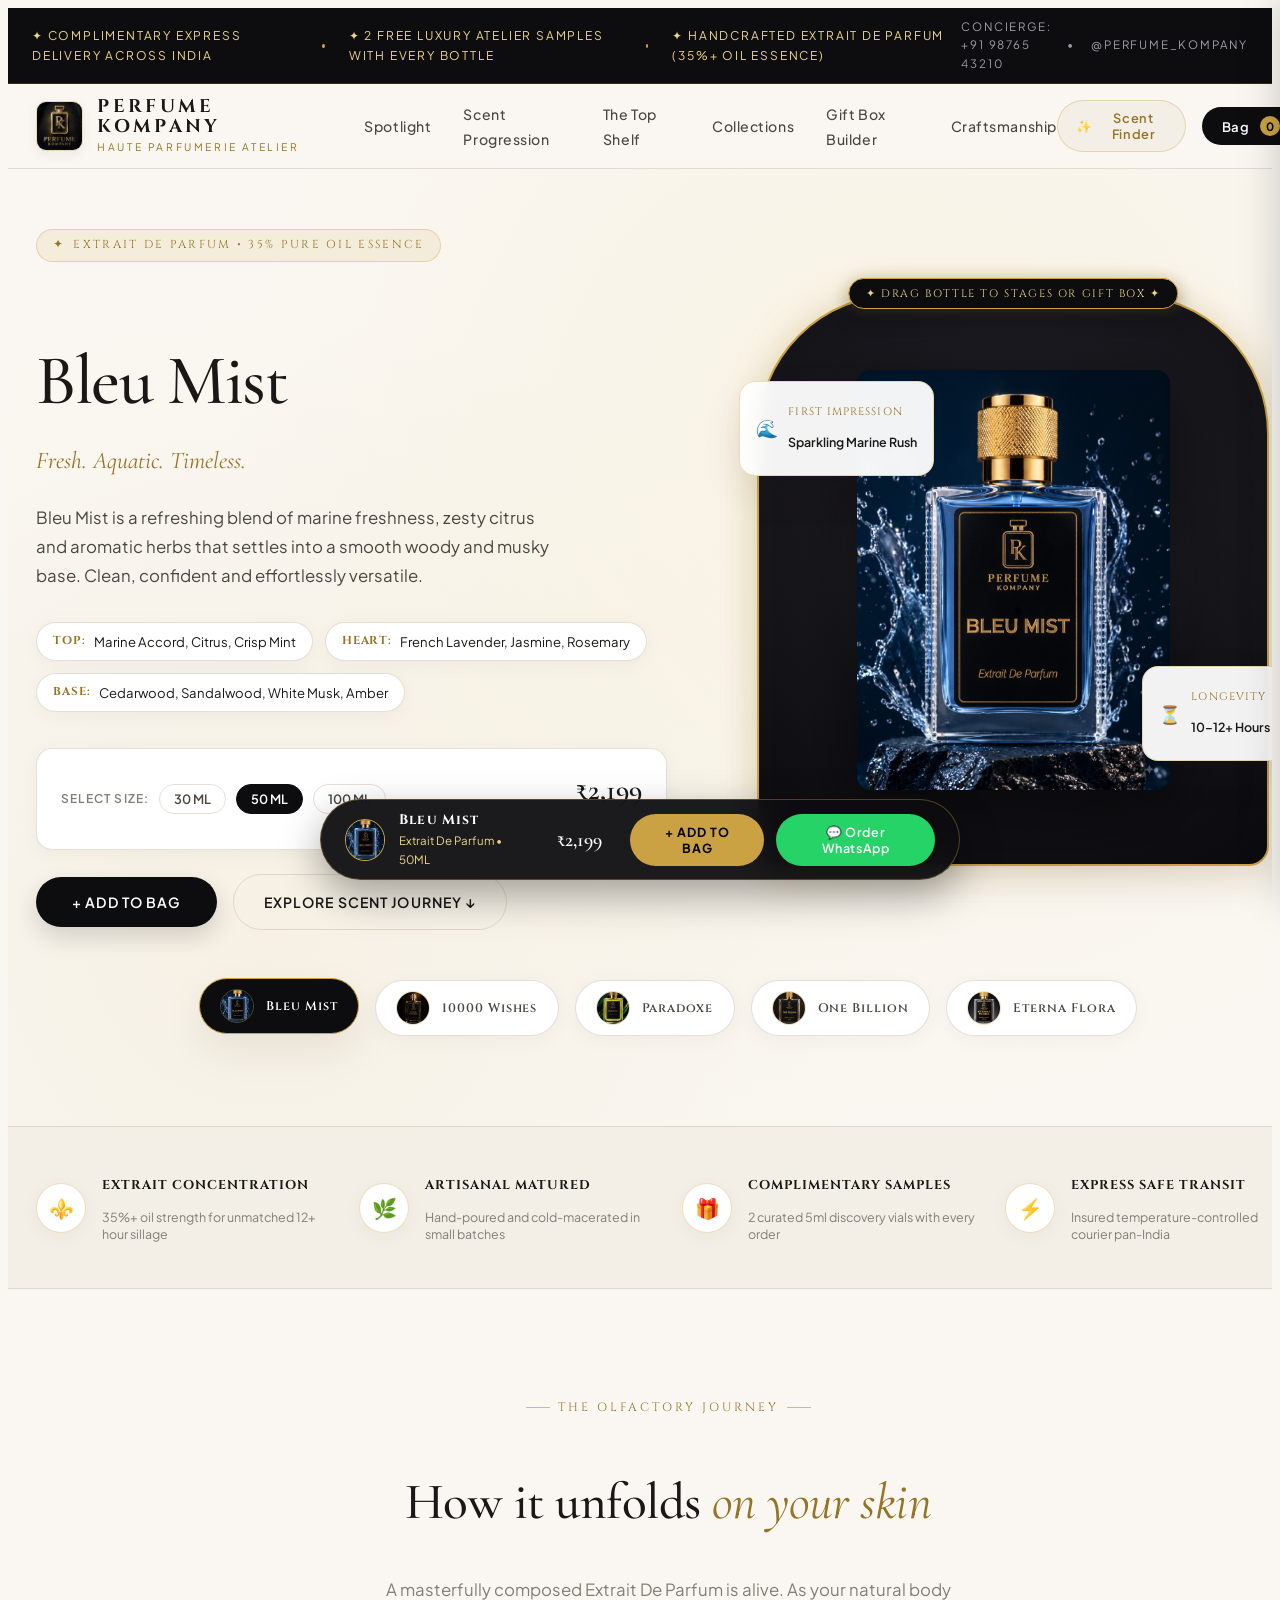
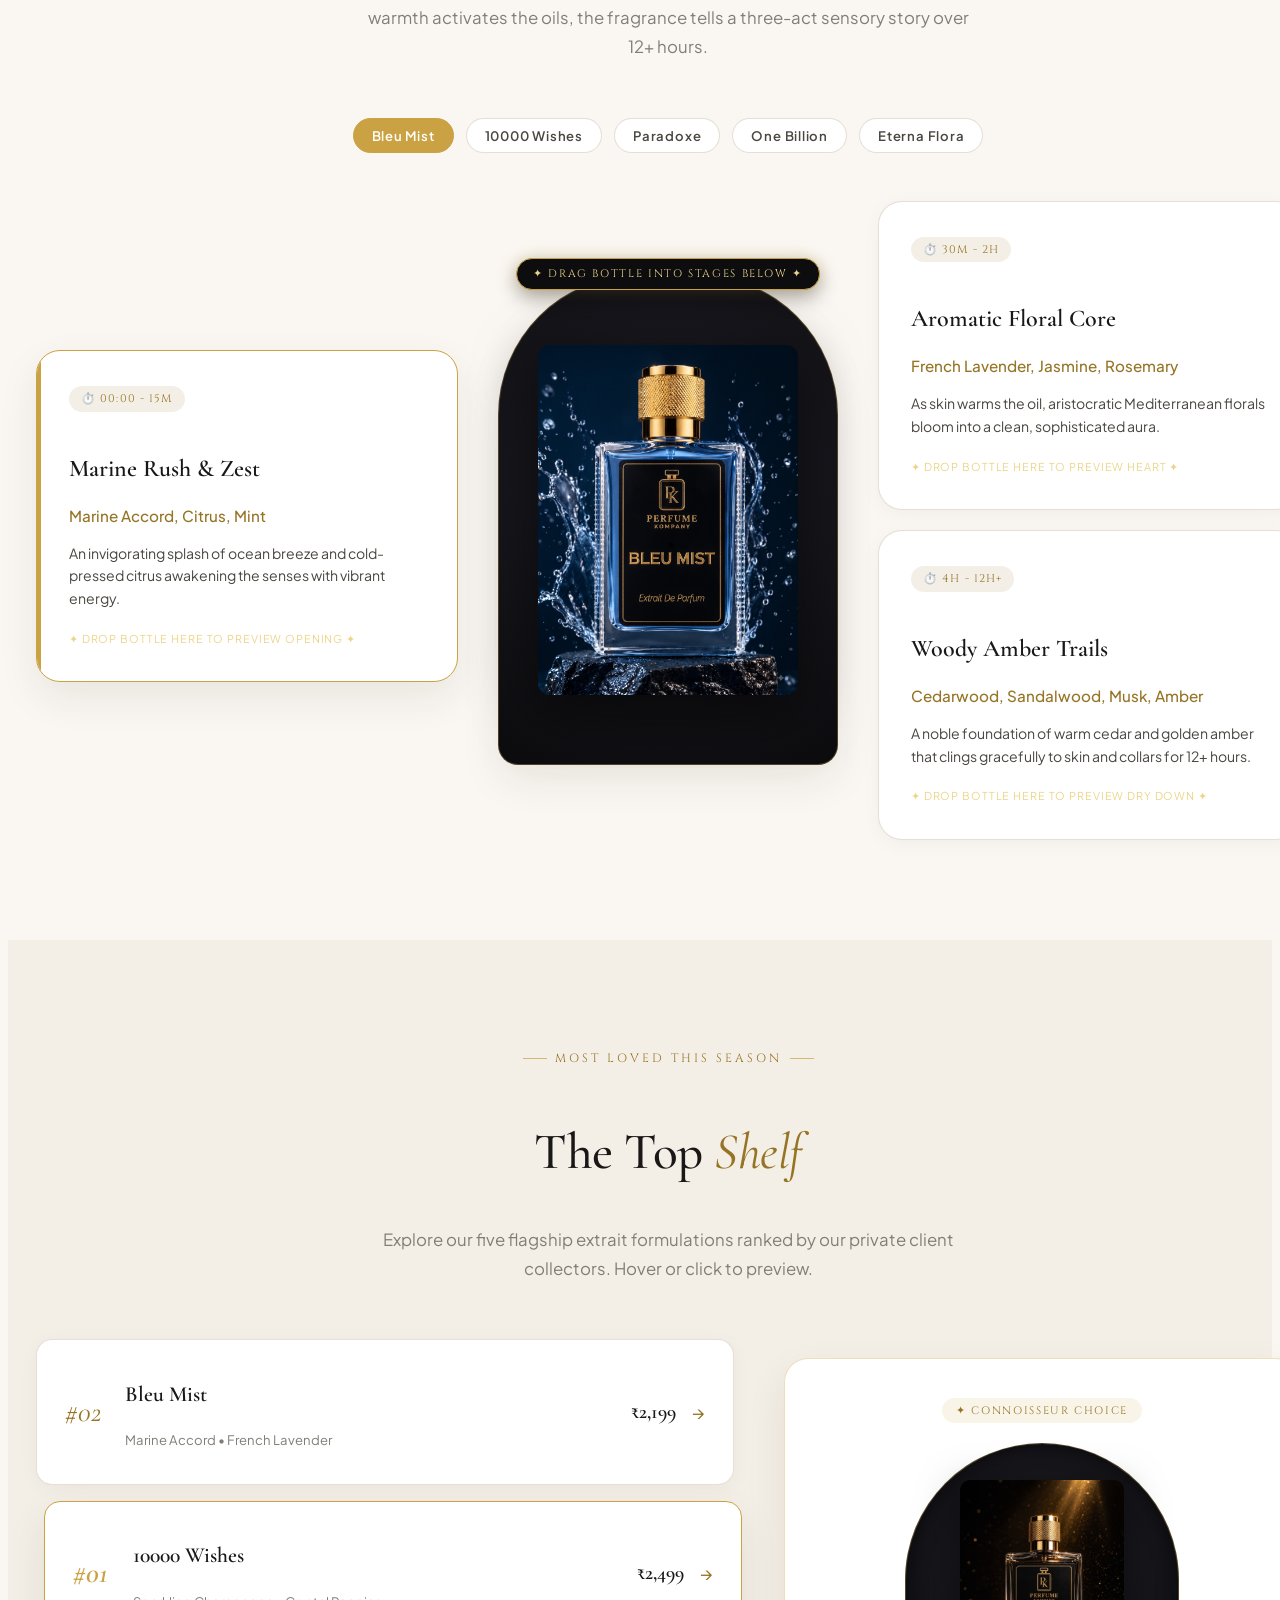
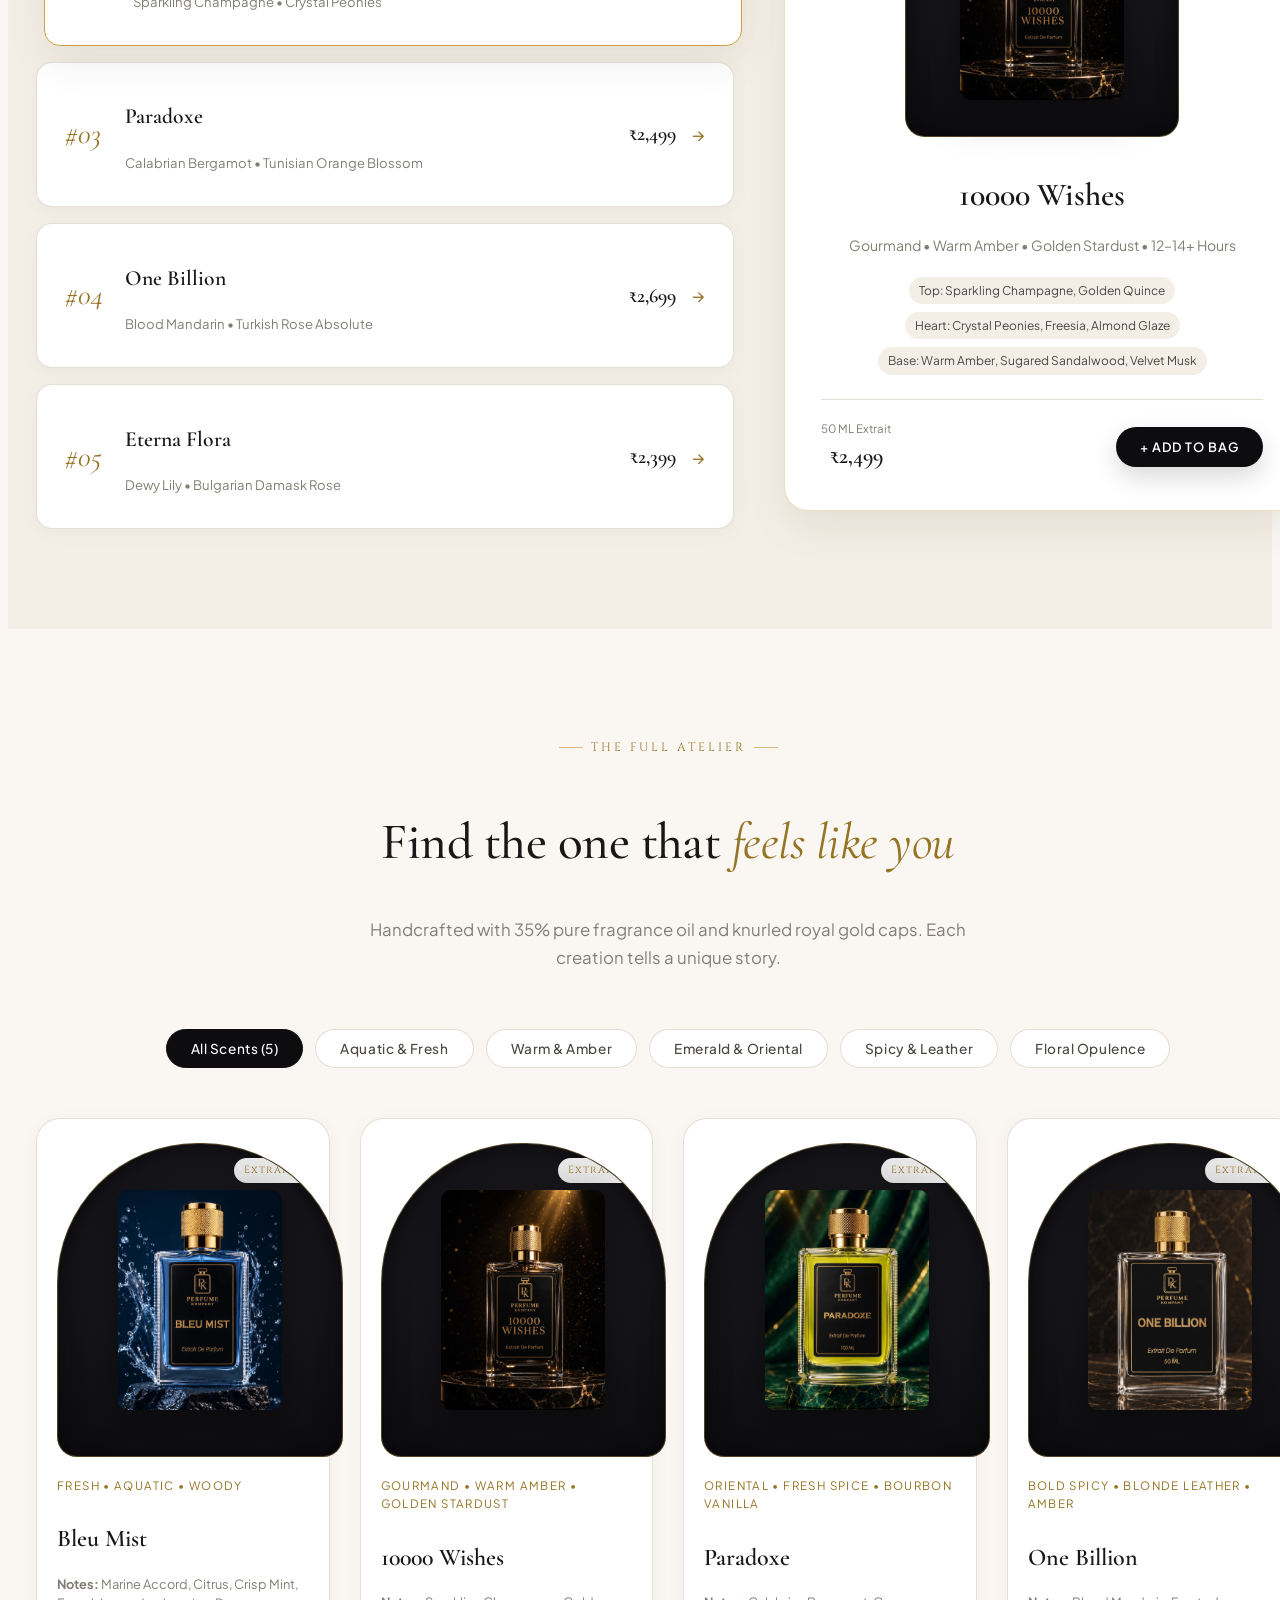
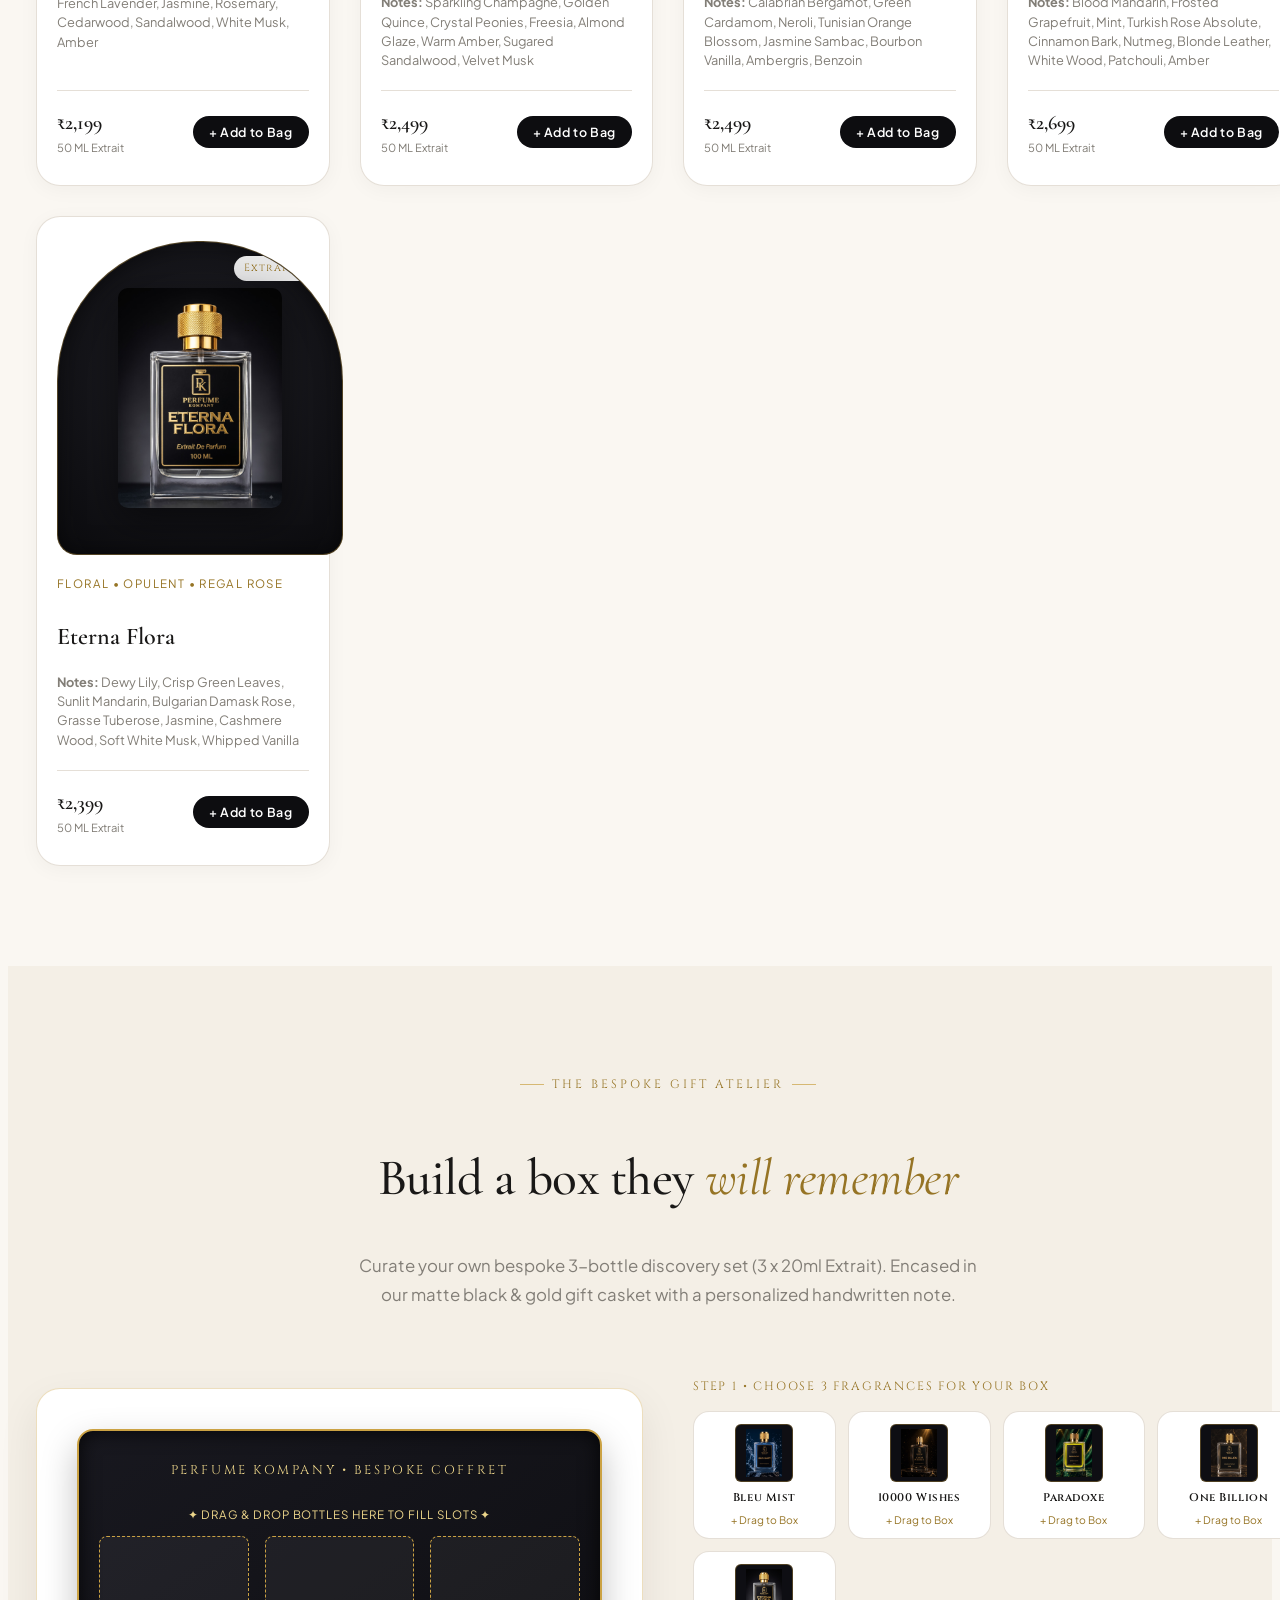
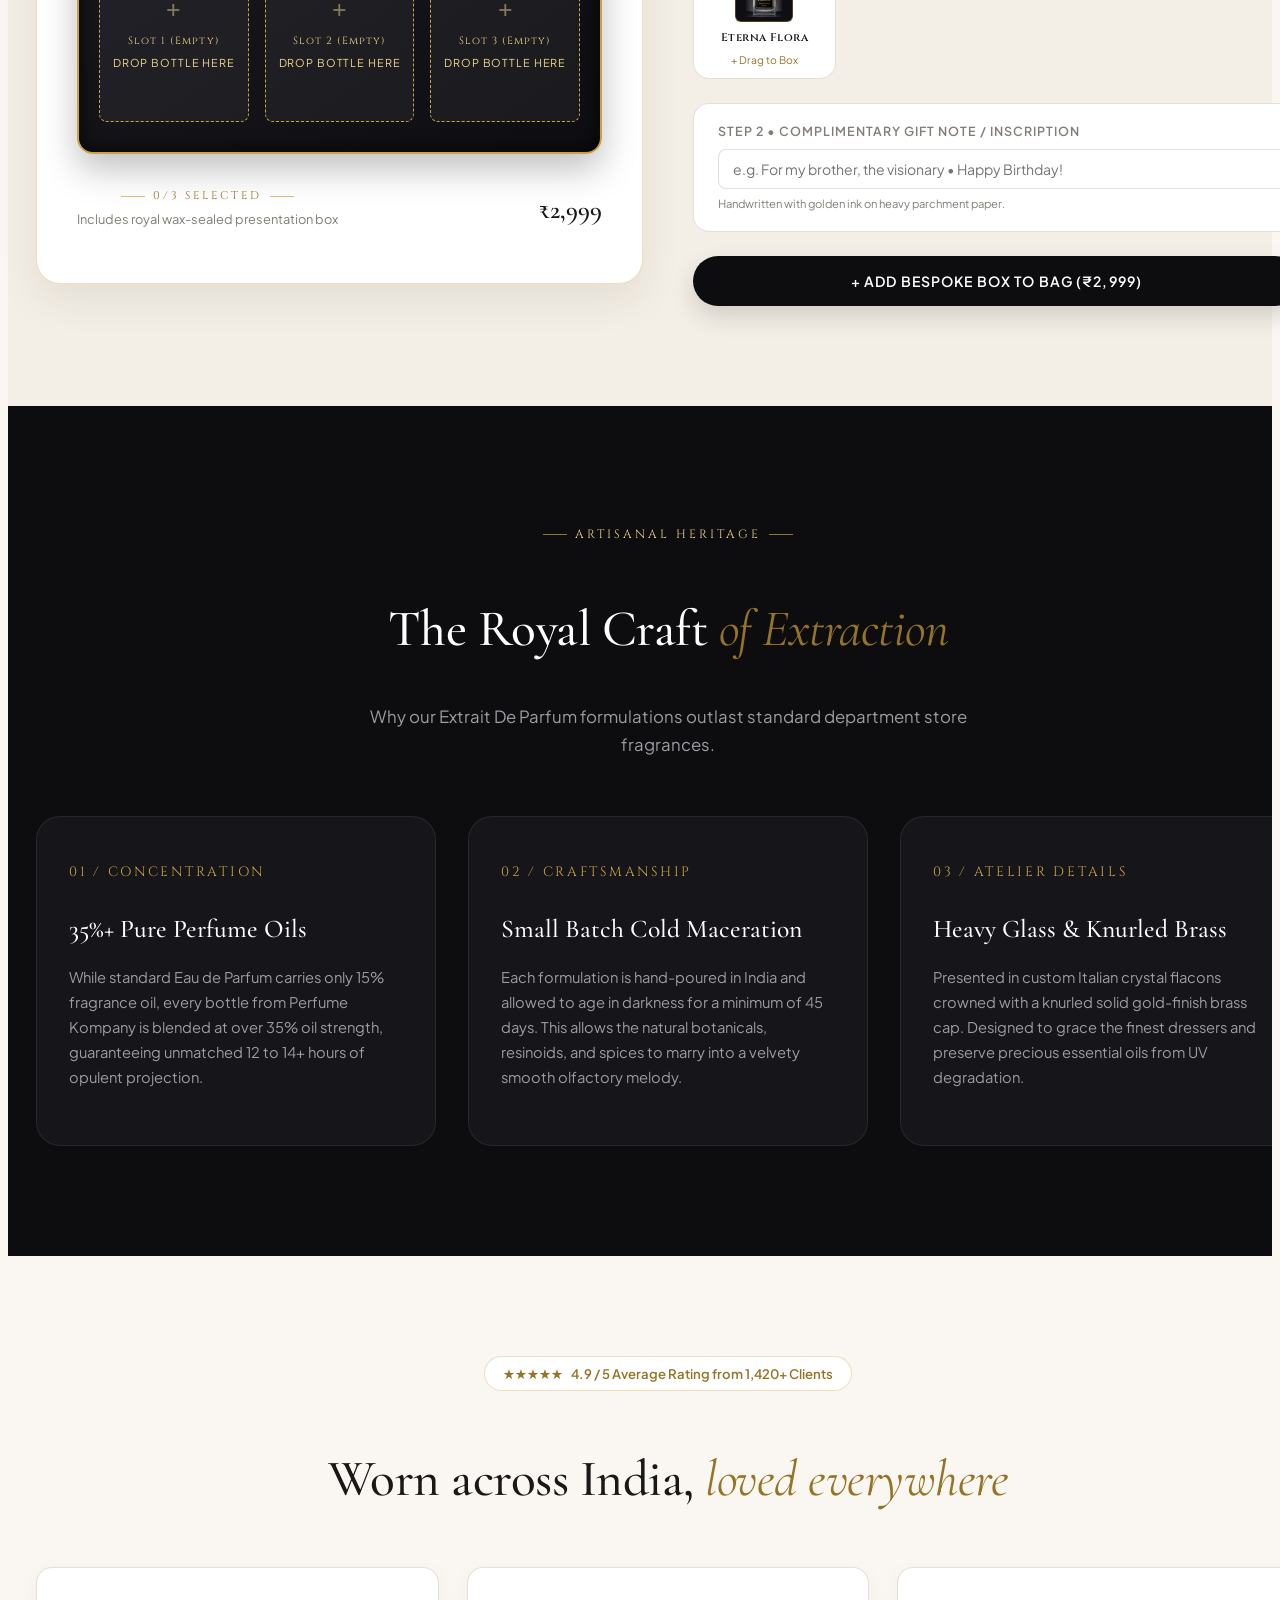
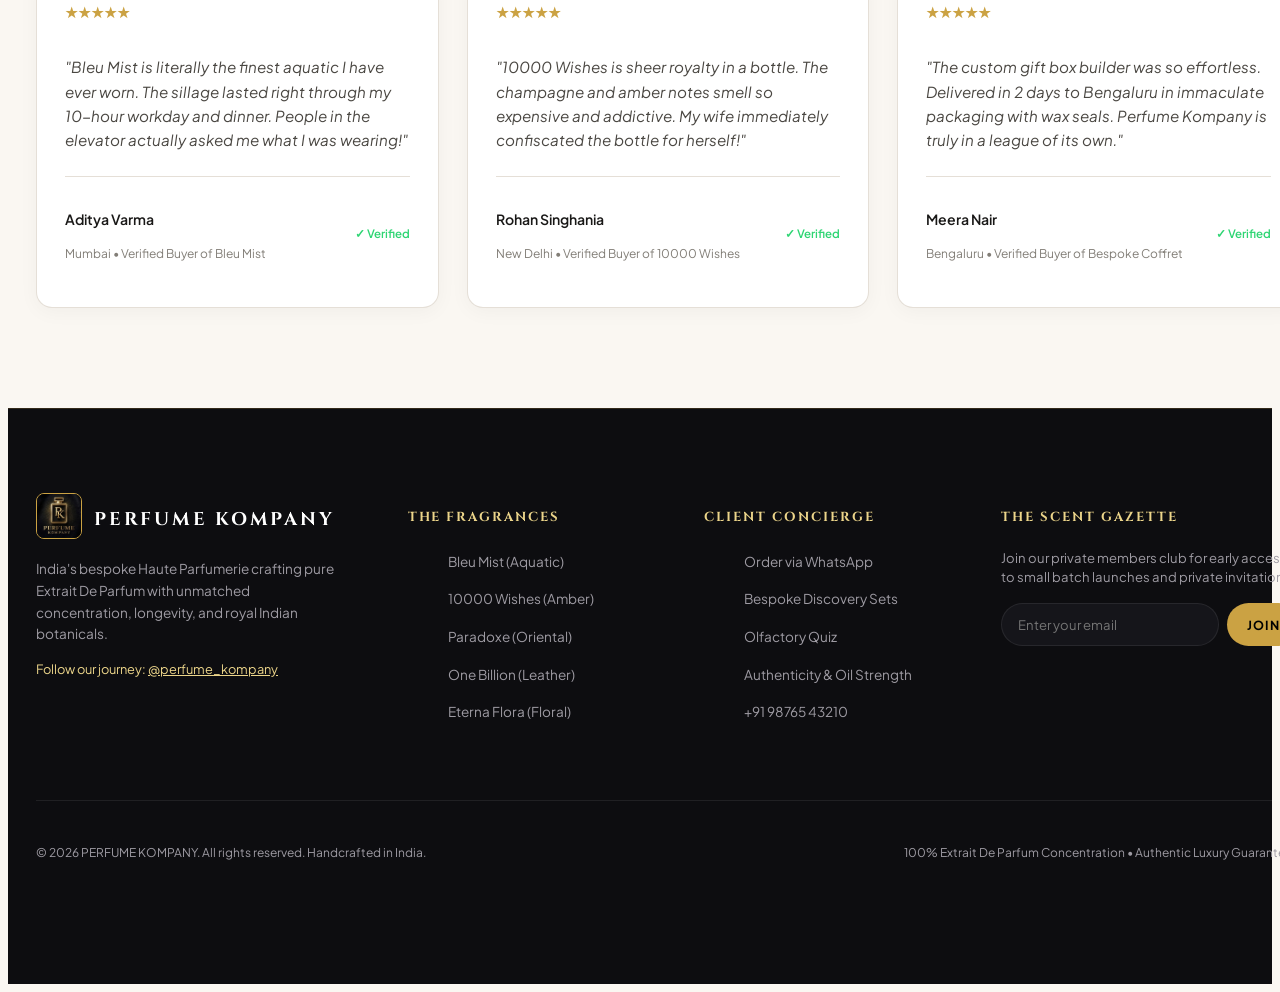
==== commit 5cb24b1d: "Integrate Razorpay secure checkout and order confirmation modal" ====
--- a/index.html
+++ b/index.html
@@ -597,15 +597,144 @@
       </div>
 
       <div class="cart-checkout-actions">
-        <button class="btn-primary" id="cart-whatsapp-order-btn" style="background: #25d366; color: #fff;">
-          <span>💬 Complete Order on WhatsApp</span>
+        <button class="btn-primary" id="cart-checkout-btn" style="width: 100%; background: var(--gold-shimmer); color: #000; font-weight: 700; margin-bottom: 8px;">
+          <span>🔒 Proceed to Checkout (Razorpay)</span>
         </button>
-        <p style="font-size: 0.72rem; color: var(--text-muted); text-align: center; margin-top: 4px;">
-          Direct connection with our master perfumer concierge.
+        <button class="btn-secondary" id="cart-whatsapp-order-btn" style="width: 100%; border-color: #25d366; color: #20ba5a; padding: 12px 20px;">
+          <span>💬 Order via WhatsApp Concierge</span>
+        </button>
+        <div style="display: flex; justify-content: center; align-items: center; gap: 8px; margin-top: 10px; font-size: 0.72rem; color: var(--text-muted);">
+          <span>🔒 Razorpay 256-Bit SSL</span>
+          <span>•</span>
+          <span>UPI / GPay / PhonePe / Cards</span>
+        </div>
+      </div>
+    </div>
+  </aside>
+
+  <!-- RAZORPAY CHECKOUT MODAL -->
+  <div class="checkout-modal-overlay" id="checkout-modal-overlay">
+    <div class="checkout-modal">
+      <button class="checkout-close-btn" id="checkout-close-btn" aria-label="Close Checkout">✕</button>
+
+      <div class="checkout-grid" id="checkout-main-grid">
+        <!-- Left: Order Summary -->
+        <div class="checkout-summary-col">
+          <h3 class="checkout-section-title">Order Summary</h3>
+          <div class="checkout-items-list" id="checkout-items-list">
+            <!-- Dynamically populated -->
+          </div>
+
+          <div class="checkout-costs">
+            <div class="cost-row">
+              <span>Subtotal:</span>
+              <span id="checkout-subtotal">₹0</span>
+            </div>
+            <div class="cost-row">
+              <span>Express Courier:</span>
+              <span style="color: #2ed573; font-weight: 600;">FREE</span>
+            </div>
+            <div class="cost-row">
+              <span>2x Discovery Vials (5ml):</span>
+              <span style="color: var(--gold-dark); font-weight: 600;">COMPLIMENTARY</span>
+            </div>
+            <div class="cost-row total-row">
+              <span>Total Payable:</span>
+              <span id="checkout-total">₹0</span>
+            </div>
+          </div>
+
+          <div class="checkout-guarantee-badge">
+            <span>🛡️ 100% Satisfaction Guarantee</span>
+            <p>Hand-crafted Extrait De Parfum (35%+ pure concentration). Eligible for 7-day returns if unopened.</p>
+          </div>
+        </div>
+
+        <!-- Right: Shipping Details & Razorpay Pay Button -->
+        <div class="checkout-form-col">
+          <div style="display: flex; align-items: center; justify-content: space-between; margin-bottom: 16px;">
+            <h3 class="checkout-section-title" style="margin-bottom: 0;">Delivery Information</h3>
+            <span style="font-size: 0.7rem; color: var(--gold-dark); font-weight: 600;">Pan-India Courier</span>
+          </div>
+
+          <form id="checkout-shipping-form">
+            <div class="form-group">
+              <label for="ship-name">Full Name *</label>
+              <input type="text" id="ship-name" required placeholder="e.g. Aryan Sharma">
+            </div>
+
+            <div class="form-row">
+              <div class="form-group">
+                <label for="ship-phone">Mobile / WhatsApp Number *</label>
+                <input type="tel" id="ship-phone" required placeholder="e.g. 9876543210" pattern="[0-9]{10}">
+              </div>
+              <div class="form-group">
+                <label for="ship-email">Email Address *</label>
+                <input type="email" id="ship-email" required placeholder="e.g. aryan@gmail.com">
+              </div>
+            </div>
+
+            <div class="form-group">
+              <label for="ship-address">Street Address, Flat / House No. *</label>
+              <input type="text" id="ship-address" required placeholder="e.g. Apt 402, Golden Residency, MG Road">
+            </div>
+
+            <div class="form-row">
+              <div class="form-group">
+                <label for="ship-city">City *</label>
+                <input type="text" id="ship-city" required placeholder="e.g. Mumbai">
+              </div>
+              <div class="form-group">
+                <label for="ship-pincode">PIN Code *</label>
+                <input type="text" id="ship-pincode" required placeholder="e.g. 400001" pattern="[0-9]{6}">
+              </div>
+            </div>
+
+            <div class="razorpay-badge-banner">
+              <div style="display: flex; align-items: center; gap: 10px;">
+                <span style="font-size: 1.3rem;">💳</span>
+                <div>
+                  <strong>Razorpay Official Secure Gateway</strong>
+                  <p style="font-size: 0.72rem; color: var(--text-muted); margin: 0;">UPI (GPay, PhonePe, Paytm), All Bank Cards & NetBanking</p>
+                </div>
+              </div>
+            </div>
+
+            <button type="submit" class="btn-primary" id="btn-pay-razorpay" style="width: 100%; margin-top: 20px; background: var(--gold-shimmer); color: #000; font-weight: 700;">
+              <span id="pay-btn-label">Pay Now via Razorpay</span>
+            </button>
+          </form>
+        </div>
+      </div>
+
+      <!-- Success Receipt Screen (shown after payment) -->
+      <div id="checkout-success-view" class="success-modal" style="display: none;">
+        <div class="success-icon-seal">✓</div>
+        <span class="section-label" style="color: var(--gold-dark);">Payment Successful</span>
+        <h2 class="section-title" style="font-size: 2rem; margin: 10px 0 14px;">Order Confirmed!</h2>
+        <p style="font-size: 0.95rem; color: var(--text-body); max-width: 480px; margin: 0 auto 20px;">
+          Thank you for choosing <strong>Perfume Kompany</strong>. Your bespoke Extrait De Parfum order is now being hand-packaged with wax seals.
         </p>
-      </div>
-    </div>
-  </aside>
+
+        <div style="background: var(--bg-cream-soft); border: 1px solid var(--border-gold); border-radius: var(--radius-md); padding: 18px 24px; max-width: 440px; margin: 0 auto 24px; text-align: left;">
+          <p style="font-size: 0.8rem; color: var(--text-muted); margin-bottom: 6px;">Payment Reference ID:</p>
+          <p style="font-family: monospace; font-size: 1rem; font-weight: 700; color: var(--text-dark);" id="success-payment-id">pay_sample123456</p>
+          <div style="border-top: 1px dashed var(--border-light); margin-top: 10px; padding-top: 10px; font-size: 0.78rem; color: var(--text-muted);">
+            <span>Delivery: </span><strong style="color: var(--text-dark);">3–4 Business Days (Express Insured Courier)</strong>
+          </div>
+        </div>
+
+        <div style="display: flex; justify-content: center; gap: 14px; flex-wrap: wrap;">
+          <button class="btn-primary" id="btn-success-whatsapp" style="background: #25d366; color: #fff;">
+            <span>💬 Track Order via WhatsApp</span>
+          </button>
+          <button class="btn-secondary" id="btn-success-close">
+            <span>Continue Shopping</span>
+          </button>
+        </div>
+      </div>
+    </div>
+  </div>
 
   <!-- INTERACTIVE SCENT QUIZ MODAL -->
   <div class="quiz-modal-overlay" id="quiz-modal-overlay">
@@ -618,6 +747,7 @@
   </div>
 
   <!-- Scripts -->
+  <script src="https://checkout.razorpay.com/v1/checkout.js"></script>
   <script src="app.js"></script>
 </body>
 </html>
--- a/style.css
+++ b/style.css
@@ -2148,8 +2148,232 @@
   color: #fff;
 }
 
-/* Toast notification */
-.luxury-toast {
+/* --------------------------------------------------------------------------
+   CHECKOUT MODAL & RAZORPAY INTEGRATION
+   -------------------------------------------------------------------------- */
+.checkout-modal-overlay {
+  position: fixed;
+  inset: 0;
+  background: rgba(0, 0, 0, 0.75);
+  backdrop-filter: blur(8px);
+  z-index: 1005;
+  display: flex;
+  align-items: center;
+  justify-content: center;
+  opacity: 0;
+  pointer-events: none;
+  transition: opacity var(--transition-smooth);
+  padding: 20px;
+}
+
+.checkout-modal-overlay.active {
+  opacity: 1;
+  pointer-events: auto;
+}
+
+.checkout-modal {
+  width: 100%;
+  max-width: 880px;
+  max-height: 90vh;
+  overflow-y: auto;
+  background: var(--bg-surface);
+  border: 1px solid var(--border-gold);
+  border-radius: var(--radius-lg);
+  box-shadow: var(--shadow-luxury);
+  position: relative;
+  padding: 36px;
+}
+
+.checkout-close-btn {
+  position: absolute;
+  top: 20px;
+  right: 20px;
+  font-size: 1.3rem;
+  color: var(--text-dark);
+  cursor: pointer;
+}
+
+.checkout-grid {
+  display: grid;
+  grid-template-columns: 1fr 1.25fr;
+  gap: 36px;
+}
+
+.checkout-section-title {
+  font-family: var(--font-display);
+  font-size: 1.05rem;
+  letter-spacing: 0.1em;
+  margin-bottom: 18px;
+  color: var(--text-dark);
+}
+
+/* Order Summary Column */
+.checkout-summary-col {
+  background: var(--bg-cream-soft);
+  border: 1px solid var(--border-light);
+  border-radius: var(--radius-md);
+  padding: 24px;
+  display: flex;
+  flex-direction: column;
+}
+
+.checkout-items-list {
+  display: flex;
+  flex-direction: column;
+  gap: 12px;
+  max-height: 240px;
+  overflow-y: auto;
+  padding-bottom: 16px;
+  border-bottom: 1px solid var(--border-light);
+}
+
+.checkout-item-row {
+  display: flex;
+  align-items: center;
+  gap: 12px;
+}
+
+.checkout-item-thumb {
+  width: 44px;
+  height: 44px;
+  border-radius: 6px;
+  object-fit: contain;
+  background: #0d0d12;
+  border: 1px solid var(--border-gold);
+  padding: 2px;
+}
+
+.checkout-item-name {
+  font-family: var(--font-serif);
+  font-size: 0.95rem;
+  font-weight: 600;
+  line-height: 1.2;
+}
+
+.checkout-item-meta {
+  font-size: 0.72rem;
+  color: var(--text-muted);
+}
+
+.checkout-costs {
+  margin-top: 18px;
+  display: flex;
+  flex-direction: column;
+  gap: 8px;
+}
+
+.cost-row {
+  display: flex;
+  justify-content: space-between;
+  font-size: 0.85rem;
+  color: var(--text-body);
+}
+
+.cost-row.total-row {
+  border-top: 1px dashed var(--border-light);
+  padding-top: 12px;
+  margin-top: 6px;
+  font-family: var(--font-serif);
+  font-size: 1.35rem;
+  font-weight: 700;
+  color: var(--text-dark);
+}
+
+.checkout-guarantee-badge {
+  margin-top: auto;
+  padding-top: 20px;
+  font-size: 0.72rem;
+  color: var(--text-muted);
+  line-height: 1.5;
+}
+
+.checkout-guarantee-badge span {
+  display: block;
+  font-weight: 600;
+  color: var(--gold-dark);
+  margin-bottom: 4px;
+}
+
+/* Form Column */
+.form-group {
+  margin-bottom: 14px;
+}
+
+.form-group label {
+  display: block;
+  font-size: 0.75rem;
+  font-weight: 600;
+  text-transform: uppercase;
+  letter-spacing: 0.06em;
+  color: var(--text-muted);
+  margin-bottom: 6px;
+}
+
+.form-group input {
+  width: 100%;
+  padding: 10px 14px;
+  border: 1px solid var(--border-light);
+  border-radius: var(--radius-sm);
+  font-size: 0.88rem;
+  outline: none;
+  background: var(--bg-surface);
+  transition: border-color var(--transition-fast);
+}
+
+.form-group input:focus {
+  border-color: var(--gold-primary);
+}
+
+.form-row {
+  display: grid;
+  grid-template-columns: 1fr 1fr;
+  gap: 12px;
+}
+
+.razorpay-badge-banner {
+  background: var(--bg-cream-soft);
+  border: 1px solid var(--border-gold);
+  border-radius: var(--radius-sm);
+  padding: 12px 16px;
+  margin-top: 16px;
+}
+
+.razorpay-badge-banner strong {
+  font-size: 0.82rem;
+  color: var(--text-dark);
+}
+
+/* Order Success Receipt Modal */
+.success-modal {
+  text-align: center;
+  padding: 20px;
+}
+
+.success-icon-seal {
+  width: 70px;
+  height: 70px;
+  border-radius: 50%;
+  background: var(--bg-dark);
+  border: 2px solid var(--gold-primary);
+  display: flex;
+  align-items: center;
+  justify-content: center;
+  font-size: 2rem;
+  color: var(--gold-primary);
+  margin: 0 auto 20px;
+  box-shadow: 0 0 25px var(--gold-glow);
+}
+
+@media (max-width: 820px) {
+  .checkout-grid {
+    grid-template-columns: 1fr;
+    gap: 24px;
+  }
+  .checkout-modal {
+    padding: 24px 20px;
+  }
+}
+
   position: fixed;
   top: 24px;
   right: 24px;
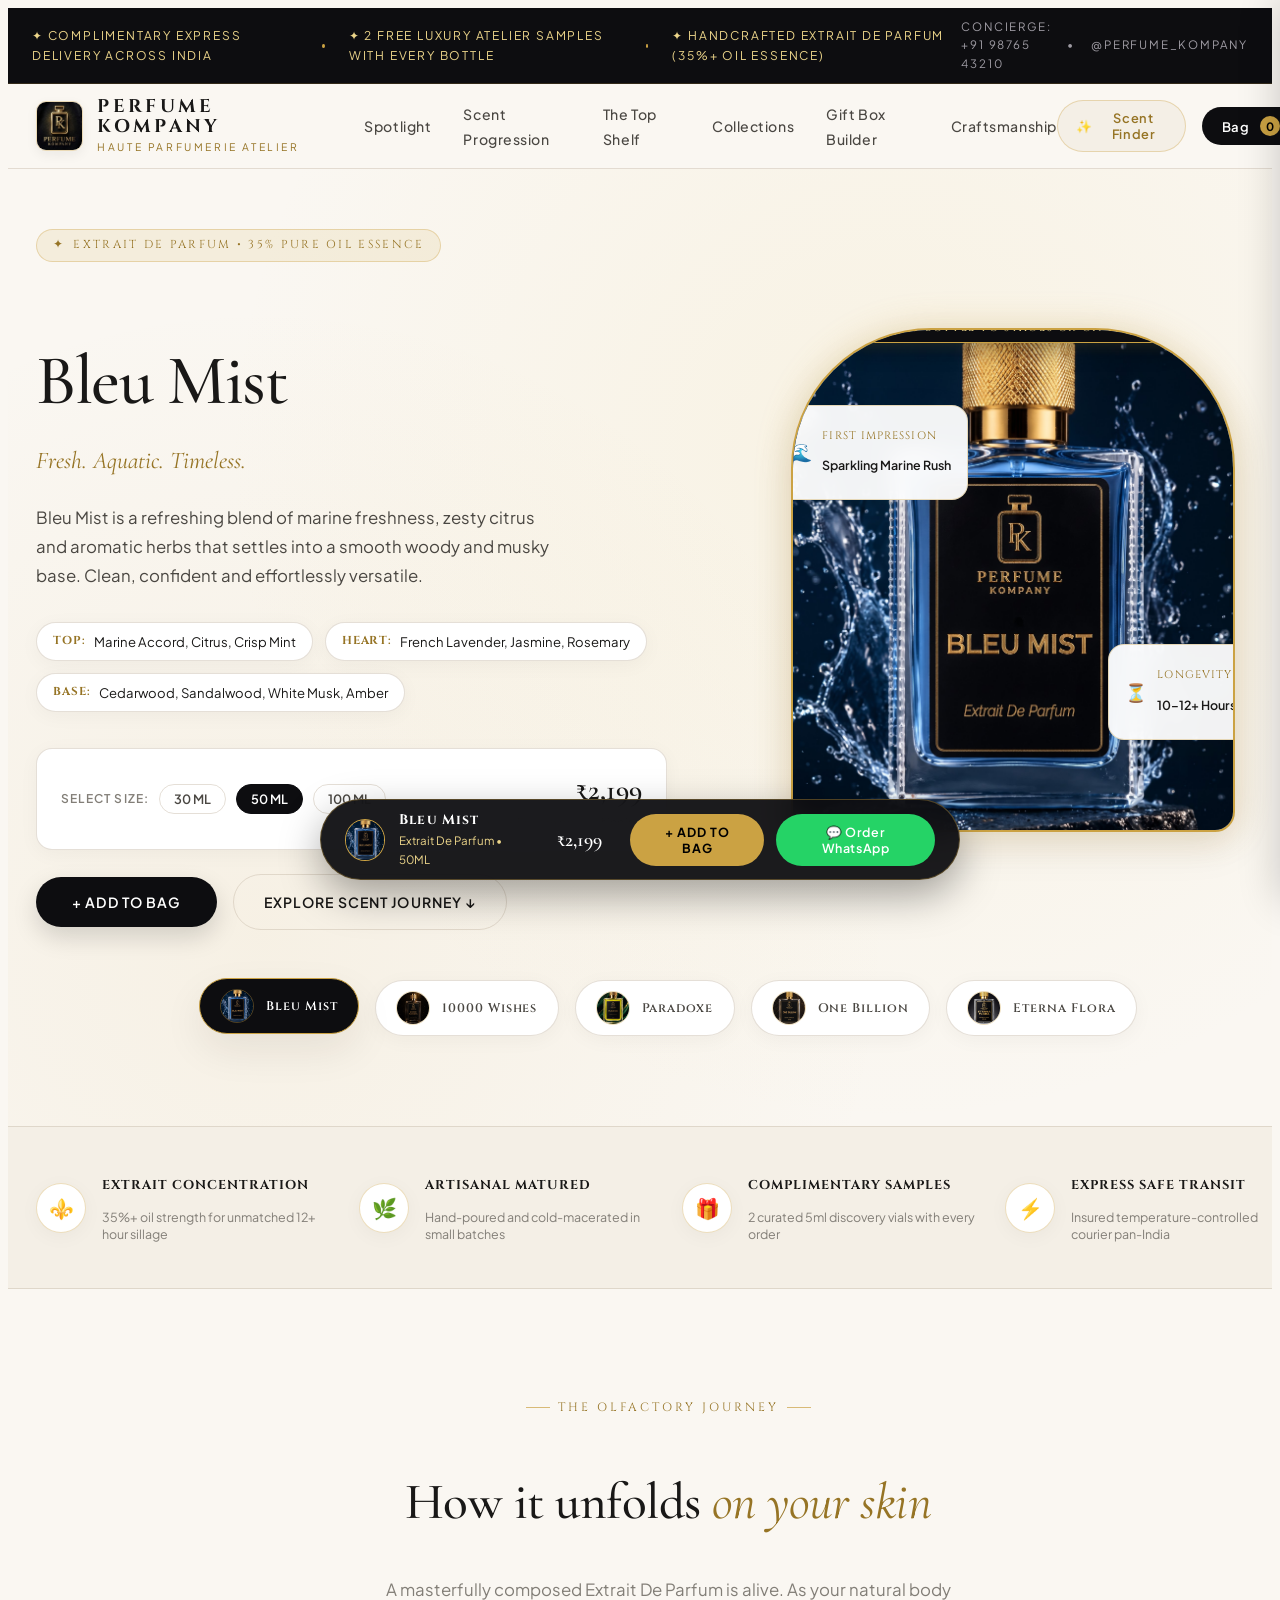
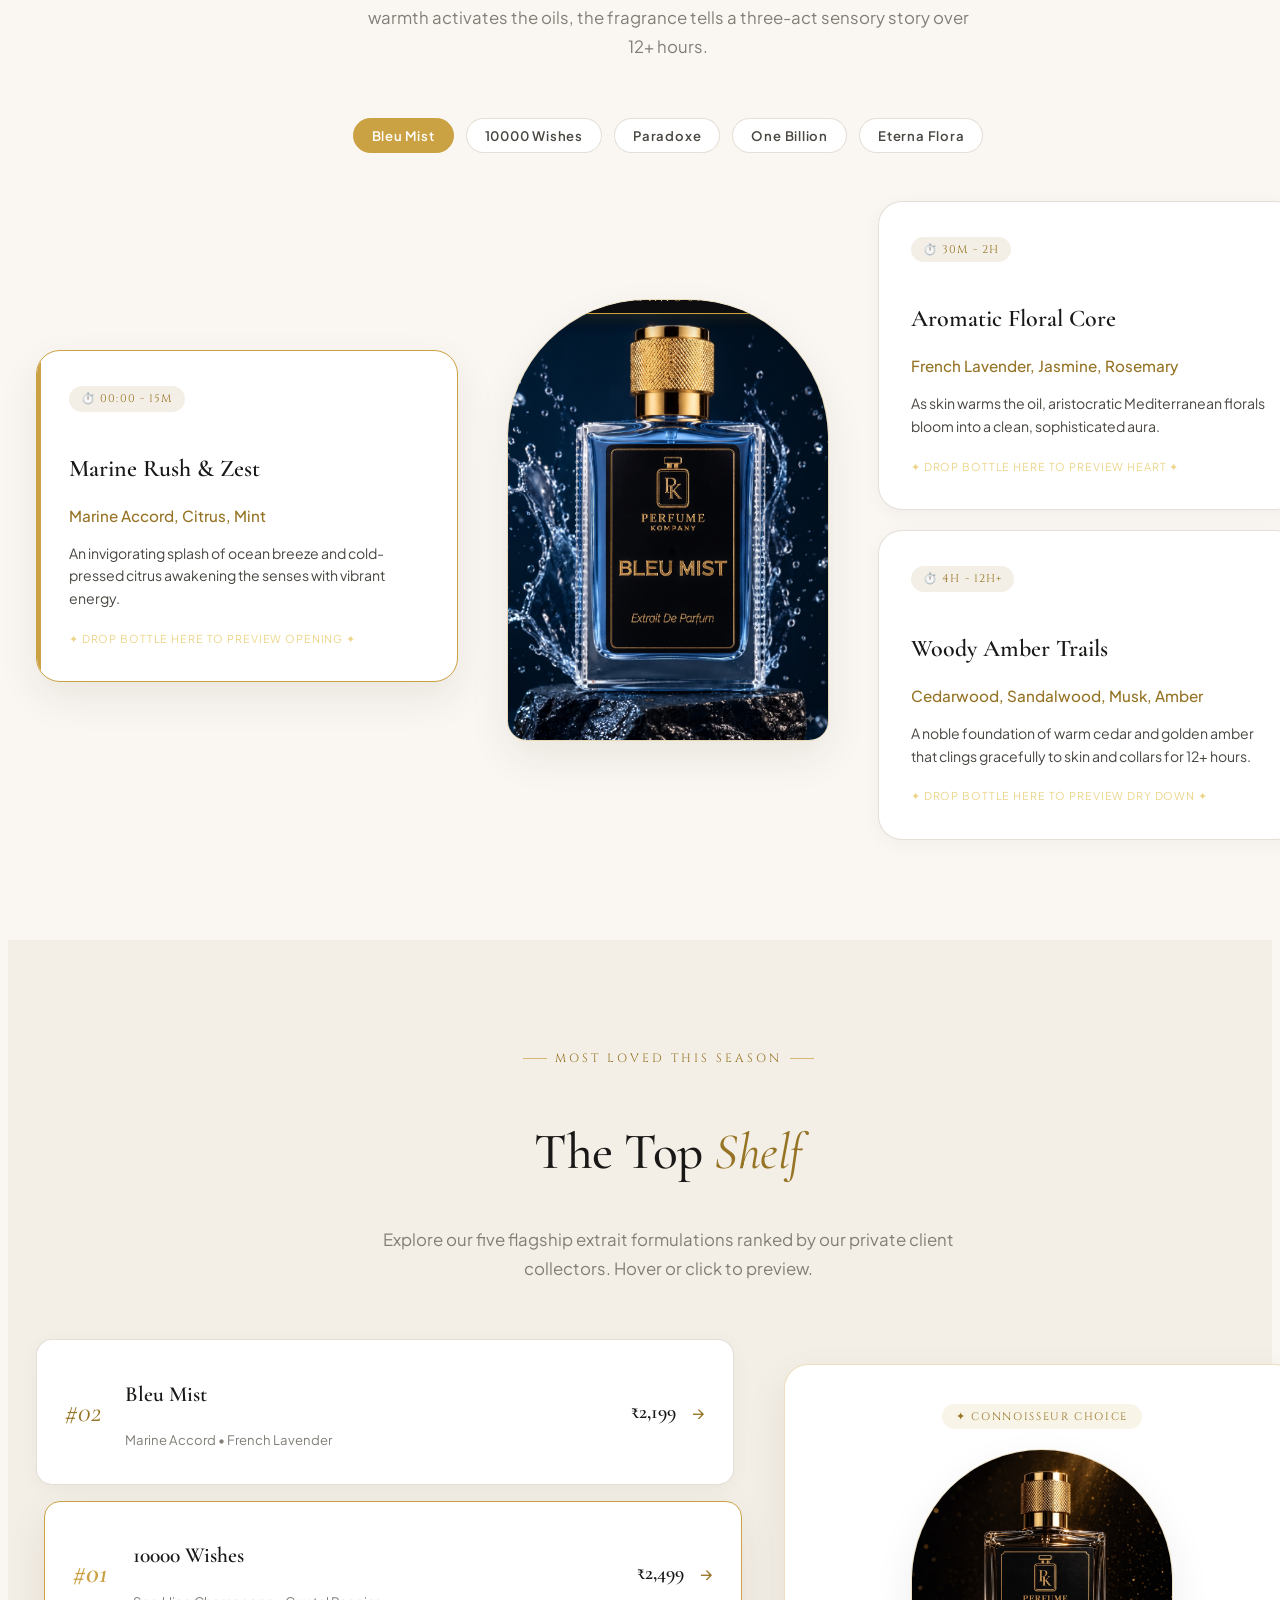
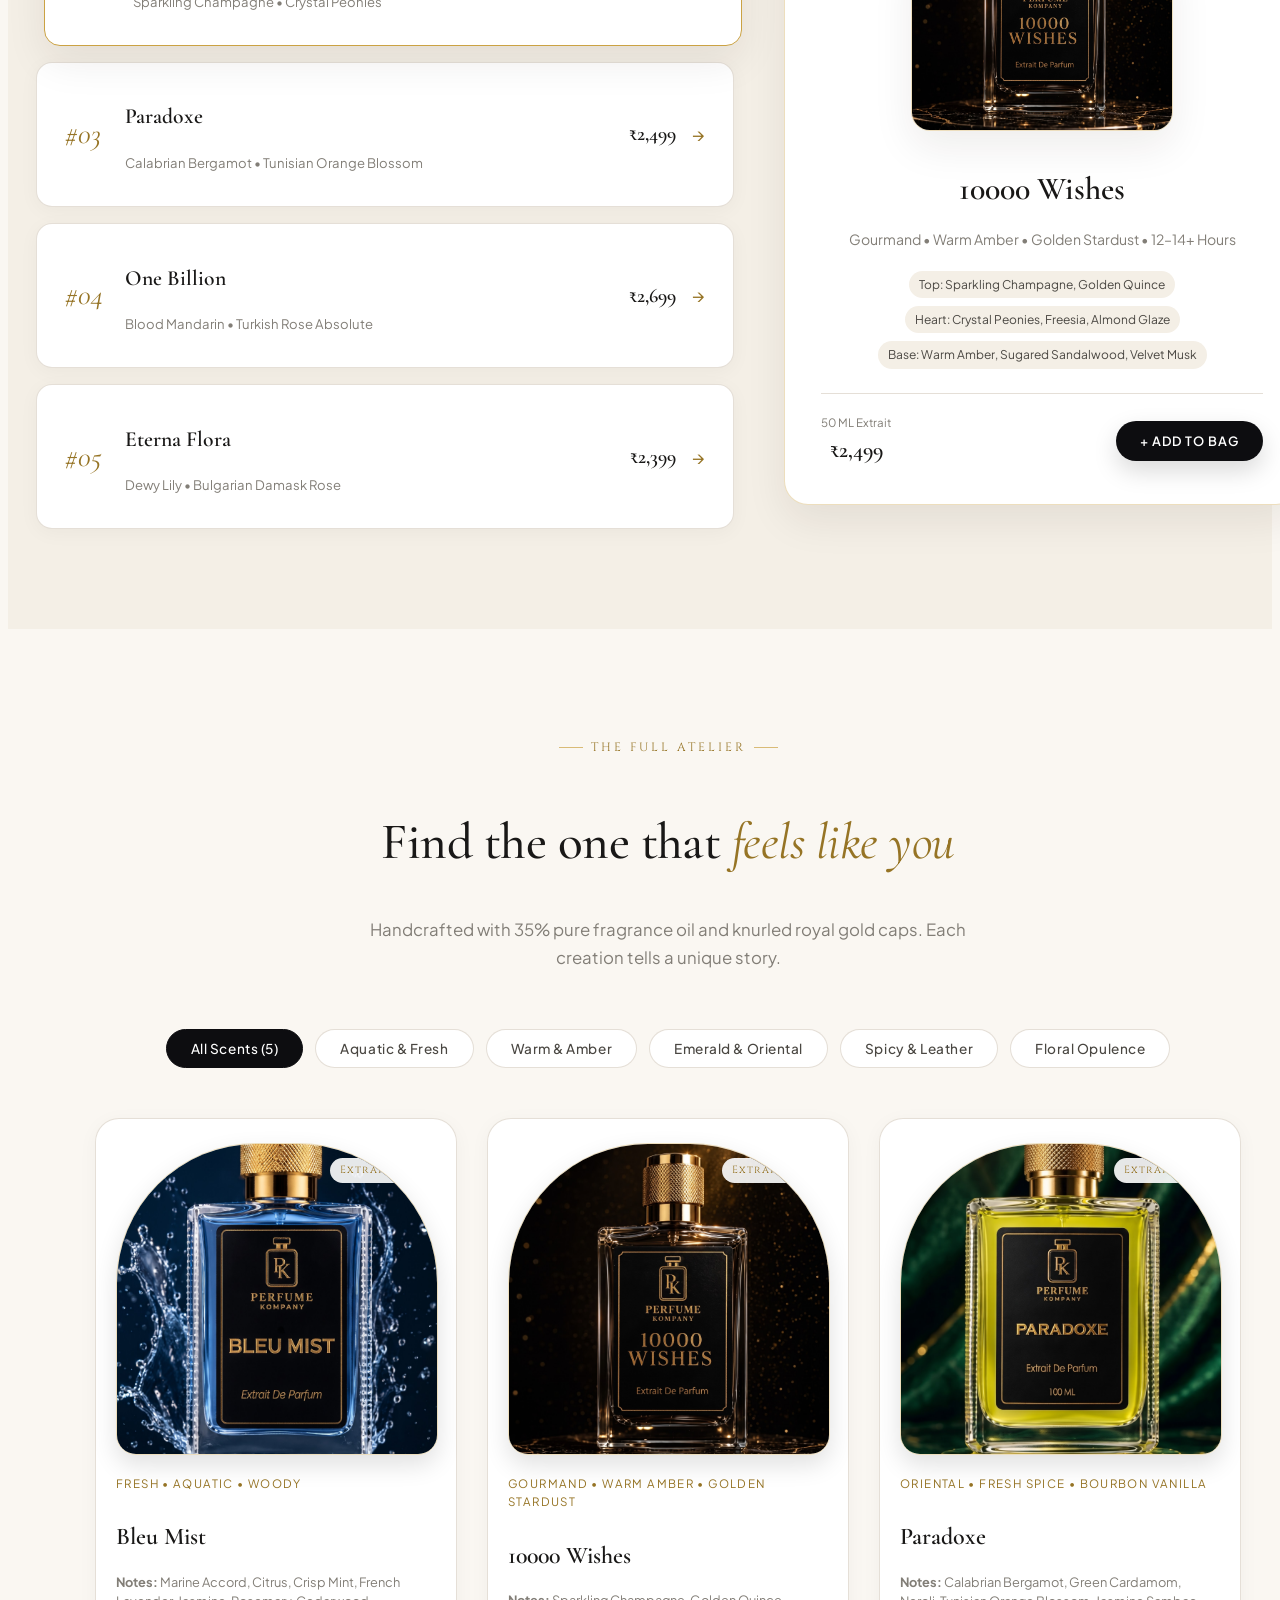
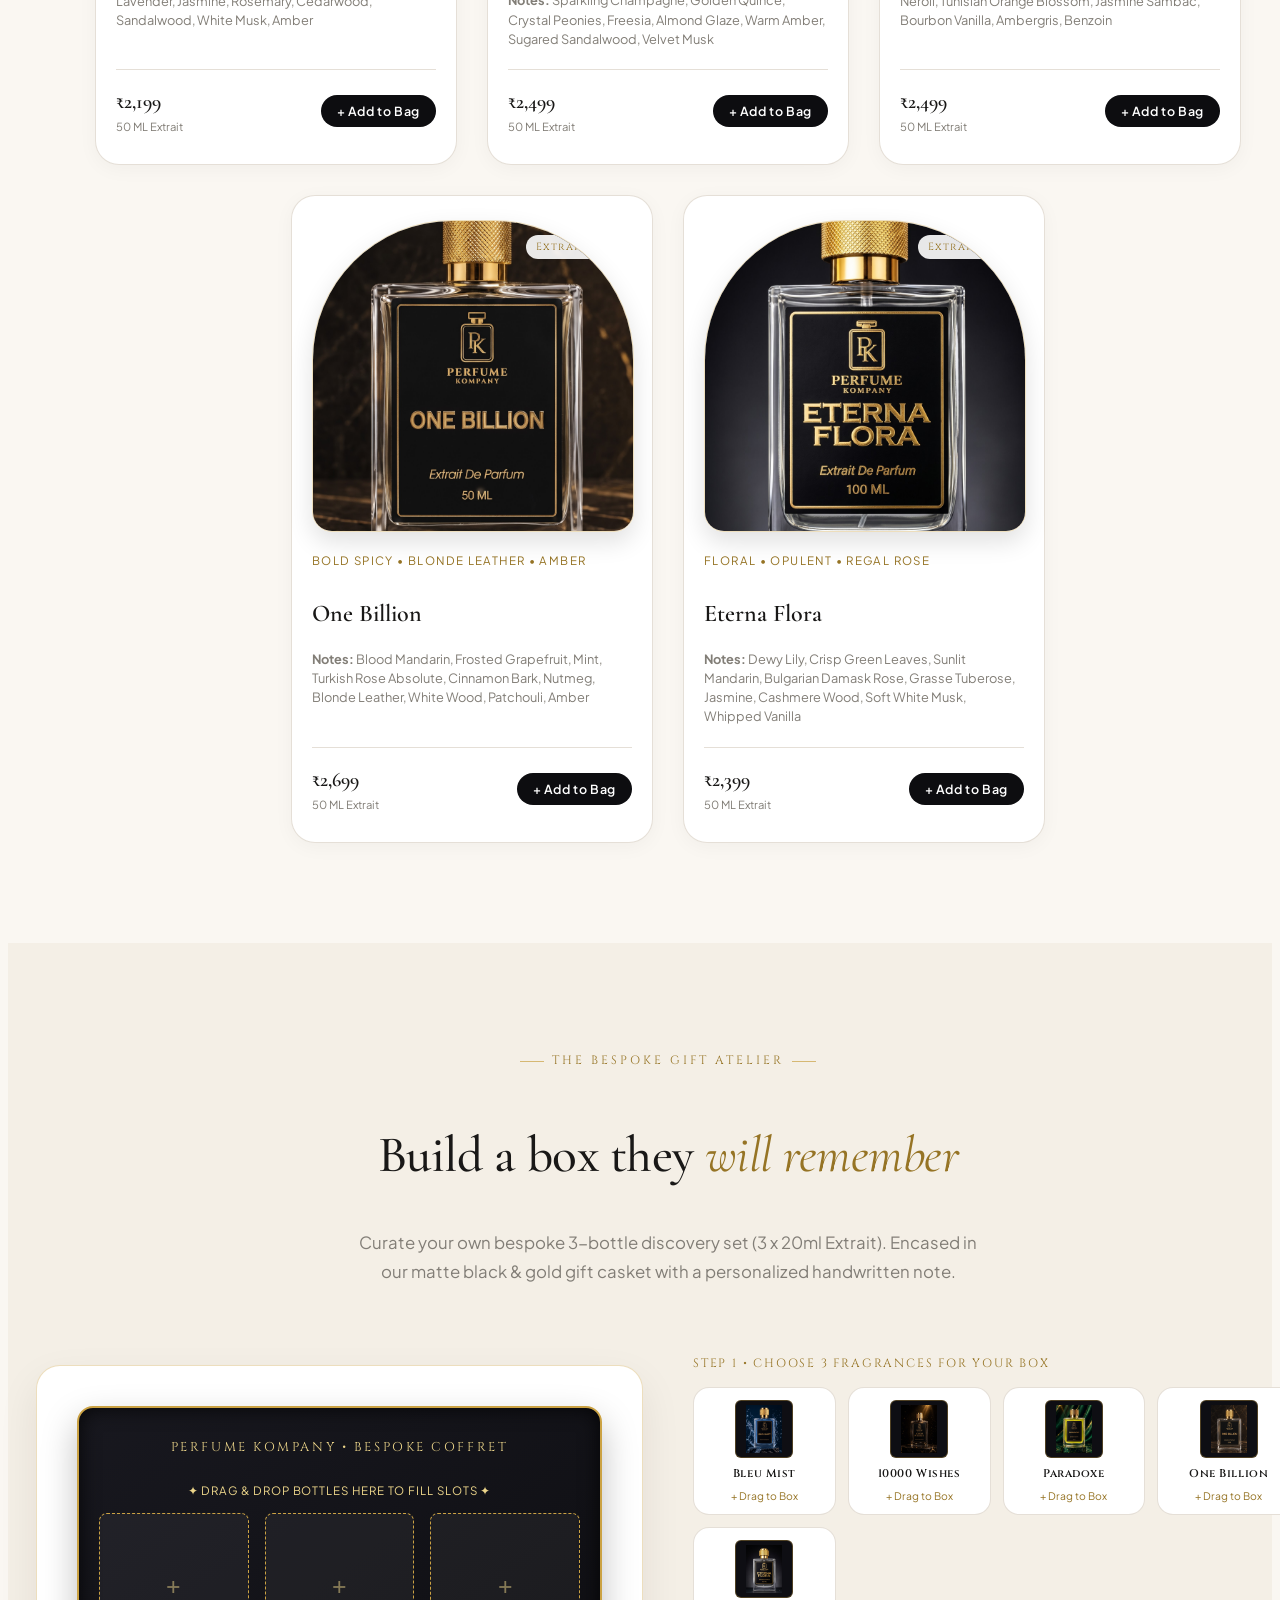
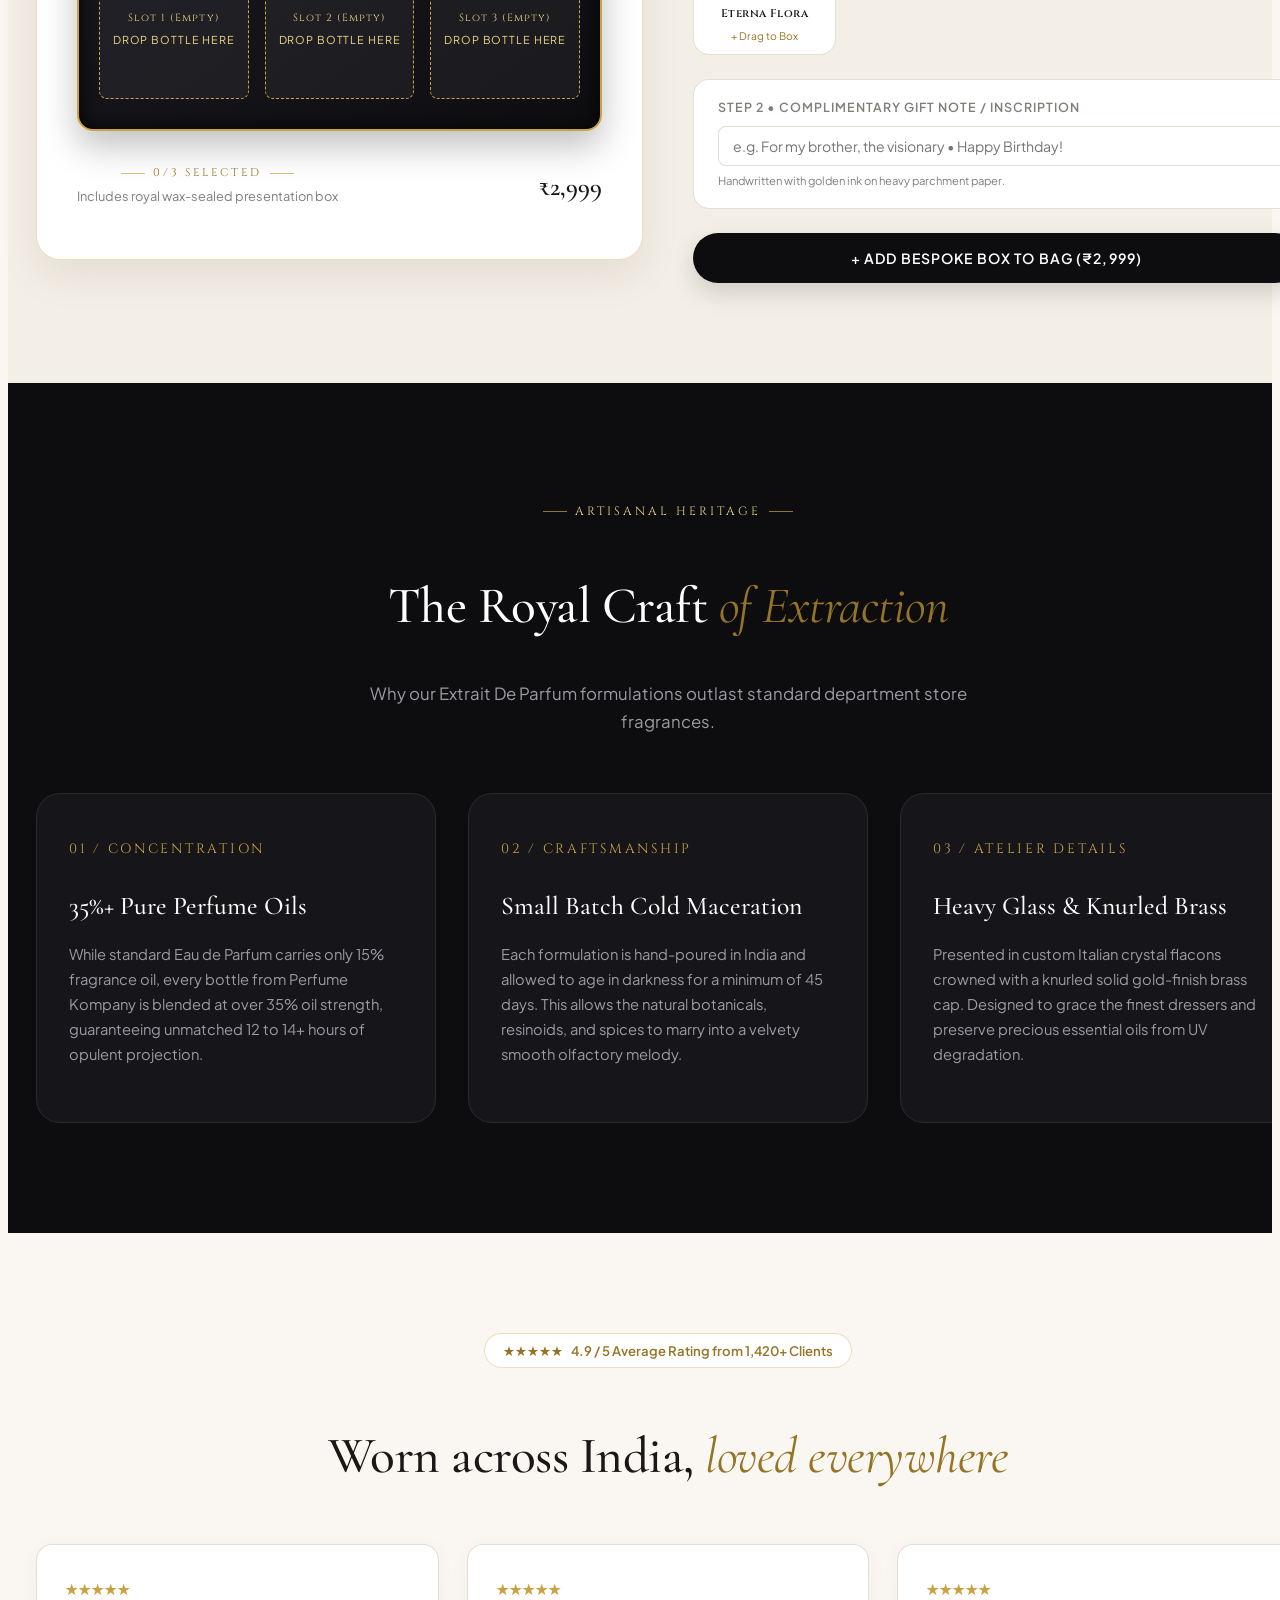
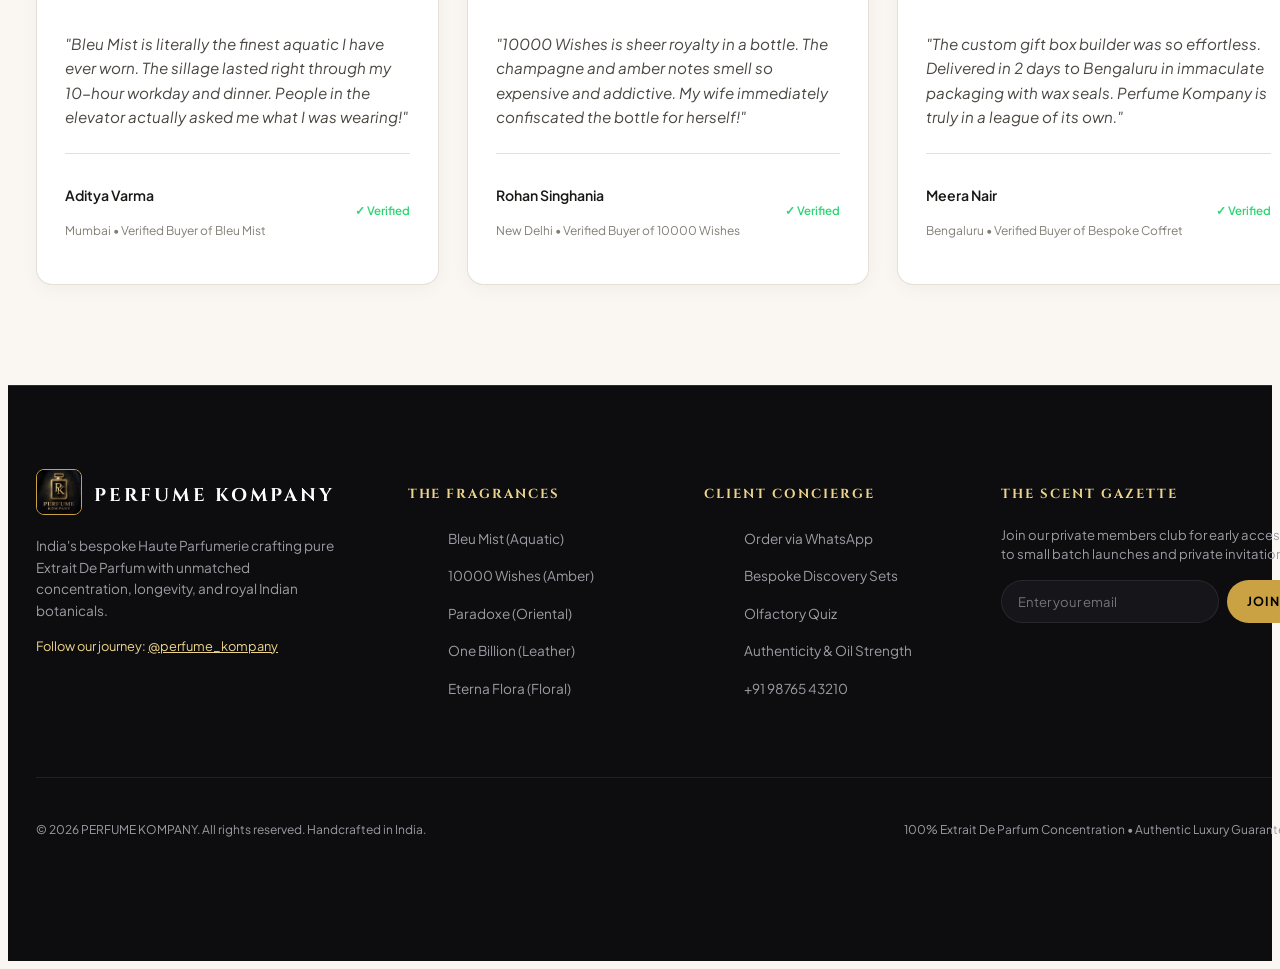
==== commit cd9afcd9: "Add live sales social proof notification popup" ====
--- a/index.html
+++ b/index.html
@@ -2,7 +2,7 @@
 <html lang="en">
 <head>
   <meta charset="UTF-8">
-  <meta name="viewport" content="width=device-width, initial-scale=1.0">
+  <meta name="viewport" content="width=device-width, initial-scale=1.0, viewport-fit=cover">
   <title>PERFUME KOMPANY | Royal Extrait De Parfum Atelier</title>
   <meta name="description" content="Discover handcrafted luxury Extrait De Parfum by Perfume Kompany. High concentration, 12+ hours longevity, and artisanal notes. Experience Bleu Mist, 10000 Wishes, Paradoxe, and more.">
 
@@ -574,6 +574,22 @@
     </div>
   </aside>
 
+  <!-- LIVE SOCIAL PROOF NOTIFICATION -->
+  <aside class="sales-toast" id="sales-toast" aria-live="polite">
+    <button class="sales-toast-close" id="sales-toast-close" aria-label="Dismiss">✕</button>
+    <img src="assets/10000-wishes.jpg" alt="Recent Purchase" class="sales-toast-thumb" id="sales-toast-thumb">
+    <div class="sales-toast-content">
+      <p class="sales-toast-buyer">
+        <strong id="sales-toast-name">Aditi V.</strong> from <span id="sales-toast-city">Mumbai</span>
+      </p>
+      <p class="sales-toast-perfume" id="sales-toast-perfume">Purchased 10000 Wishes (50 ML)</p>
+      <p class="sales-toast-time">
+        <span id="sales-toast-time">3 minutes ago</span>
+        <span class="sales-toast-badge">✓ Verified Order</span>
+      </p>
+    </div>
+  </aside>
+
   <!-- SLIDE-OUT CART DRAWER -->
   <div class="cart-drawer-overlay" id="cart-drawer-overlay"></div>
   <aside class="cart-drawer" id="cart-drawer">
--- a/style.css
+++ b/style.css
@@ -712,16 +712,16 @@
 .hero-bottle-podium {
   position: relative;
   width: 100%;
-  max-width: 460px;
-  height: 520px;
+  max-width: 440px;
+  height: 500px;
   display: flex;
   align-items: center;
   justify-content: center;
   border-radius: var(--radius-arch);
-  background: radial-gradient(circle at 50% 35%, #23222a 0%, #0b0b0e 100%);
   border: 2px solid var(--gold-primary);
   box-shadow: var(--shadow-luxury), 0 0 35px var(--gold-glow);
-  padding: 24px;
+  padding: 0;
+  overflow: hidden;
 }
 
 .bottle-glow-halo {
@@ -735,12 +735,13 @@
 }
 
 .hero-featured-img {
-  max-height: 420px;
-  max-width: 90%;
-  object-fit: contain;
-  border-radius: 14px;
+  width: 100%;
+  height: 100%;
+  max-width: 100%;
+  max-height: 100%;
+  object-fit: cover;
+  object-position: center center;
   z-index: 2;
-  filter: drop-shadow(0 20px 35px rgba(0,0,0,0.6));
   transition: transform var(--transition-smooth);
 }
 
@@ -950,20 +951,24 @@
   align-items: center;
   justify-content: center;
   position: relative;
-  padding: 24px;
-  background: radial-gradient(circle at 50% 40%, #201f27 0%, #0c0c0f 100%);
+  padding: 0;
   border-radius: var(--radius-arch);
   border: 1px solid var(--border-gold);
   box-shadow: var(--shadow-luxury);
   height: 440px;
+  width: 100%;
+  max-width: 320px;
+  margin: 0 auto;
+  overflow: hidden;
 }
 
 .unfolds-center-image {
-  max-height: 380px;
-  max-width: 90%;
-  object-fit: contain;
-  border-radius: 12px;
-  filter: drop-shadow(0 15px 30px rgba(0,0,0,0.6));
+  width: 100%;
+  height: 100%;
+  max-width: 100%;
+  max-height: 100%;
+  object-fit: cover;
+  object-position: center center;
   transition: transform var(--transition-smooth);
 }
 
@@ -1154,24 +1159,23 @@
 .preview-image-wrap {
   position: relative;
   margin: 0 auto 24px;
-  width: 240px;
-  height: 260px;
-  background: radial-gradient(circle at 50% 40%, #1f1f26 0%, #0c0c0f 100%);
+  width: 100%;
+  max-width: 260px;
+  height: 280px;
   border-radius: var(--radius-arch);
   border: 1px solid var(--border-gold);
-  display: flex;
-  align-items: center;
-  justify-content: center;
-  padding: 16px;
-  box-shadow: inset 0 0 20px rgba(0,0,0,0.5);
+  overflow: hidden;
+  box-shadow: var(--shadow-luxury);
+  padding: 0;
 }
 
 .preview-bottle-img {
-  max-height: 220px;
-  max-width: 90%;
-  object-fit: contain;
-  border-radius: 10px;
-  filter: drop-shadow(0 10px 20px rgba(0,0,0,0.5));
+  width: 100%;
+  height: 100%;
+  max-width: 100%;
+  max-height: 100%;
+  object-fit: cover;
+  object-position: center center;
   transition: all var(--transition-smooth);
 }
 
@@ -1250,13 +1254,16 @@
 }
 
 .gallery-grid {
-  display: grid;
-  grid-template-columns: repeat(auto-fit, minmax(240px, 1fr));
+  display: flex;
+  flex-wrap: wrap;
+  justify-content: center;
   gap: 30px;
 }
 
 /* Arched Card Styling */
 .arch-card {
+  width: 100%;
+  max-width: 320px;
   background: var(--bg-surface);
   border: 1px solid var(--border-light);
   border-radius: var(--radius-lg);
@@ -1276,31 +1283,29 @@
 
 .arch-media-wrap {
   width: 100%;
-  height: 280px;
-  background: radial-gradient(circle at 50% 40%, #1e1e24 0%, #0c0c0f 100%);
+  height: 310px;
   border-radius: var(--radius-arch);
   border: 1px solid var(--border-gold);
-  display: flex;
-  align-items: center;
-  justify-content: center;
-  padding: 16px;
   margin-bottom: 20px;
   position: relative;
   overflow: hidden;
-  box-shadow: inset 0 0 25px rgba(0,0,0,0.5);
+  padding: 0;
+  box-shadow: 0 10px 25px rgba(0,0,0,0.12);
 }
 
 .arch-card-img {
-  max-height: 220px;
-  max-width: 90%;
-  object-fit: contain;
-  border-radius: 10px;
-  filter: drop-shadow(0 12px 20px rgba(0,0,0,0.5));
+  width: 100%;
+  height: 100%;
+  max-width: 100%;
+  max-height: 100%;
+  object-fit: cover;
+  object-position: center center;
   transition: transform var(--transition-smooth);
+  display: block;
 }
 
 .arch-card:hover .arch-card-img {
-  transform: scale(1.05);
+  transform: scale(1.06);
 }
 
 .arch-concentration-tag {
@@ -2370,10 +2375,15 @@
     gap: 24px;
   }
   .checkout-modal {
-    padding: 24px 20px;
-  }
-}
-
+    padding: 24px 16px;
+    width: 95%;
+  }
+  .form-row {
+    grid-template-columns: 1fr;
+  }
+}
+
+.luxury-toast {
   position: fixed;
   top: 24px;
   right: 24px;
@@ -2440,17 +2450,60 @@
 }
 
 @media (max-width: 768px) {
+  /* Container & Layout */
+  .container {
+    padding: 0 16px;
+  }
+  .section-padding {
+    padding: 55px 0;
+  }
+  .section-header {
+    margin-bottom: 32px;
+  }
+  .section-title {
+    font-size: 2.1rem;
+  }
+  .section-desc {
+    font-size: 0.92rem;
+  }
+
+  /* Header */
+  .header-inner {
+    height: 70px;
+  }
+  .brand-logo-img {
+    width: 38px;
+    height: 38px;
+  }
+  .brand-title {
+    font-size: 0.95rem;
+    letter-spacing: 0.12em;
+  }
+  .brand-tagline {
+    font-size: 0.58rem;
+  }
+  .header-actions {
+    gap: 8px;
+  }
+  .btn-scent-quiz {
+    padding: 7px 12px;
+    font-size: 0.72rem;
+  }
+  .btn-cart-bag {
+    padding: 7px 14px;
+    font-size: 0.75rem;
+  }
   .nav-menu {
     display: none;
     position: absolute;
-    top: 84px;
+    top: 70px;
     left: 0;
     width: 100%;
     background: rgba(250, 247, 242, 0.98);
     backdrop-filter: blur(20px);
     flex-direction: column;
     padding: 24px;
-    gap: 18px;
+    gap: 16px;
     border-bottom: 1px solid var(--border-light);
     box-shadow: 0 10px 30px rgba(0,0,0,0.1);
   }
@@ -2459,29 +2512,435 @@
   }
   .mobile-menu-btn {
     display: block;
+    font-size: 1.4rem;
+    padding: 4px;
   }
   .top-notice-bar {
     display: none;
   }
+
+  /* Hero Section */
+  .hero-section {
+    padding: 24px 0 50px;
+  }
+  .hero-tag {
+    font-size: 0.65rem;
+    padding: 4px 12px;
+  }
+  .hero-title {
+    font-size: 2.3rem;
+    line-height: 1.1;
+  }
+  .hero-subtitle {
+    font-size: 1.15rem;
+    margin-bottom: 14px;
+  }
+  .hero-description {
+    font-size: 0.9rem;
+    margin-bottom: 20px;
+  }
+  .hero-notes-bar {
+    gap: 8px;
+    margin-bottom: 24px;
+  }
+  .note-tag {
+    padding: 6px 12px;
+    font-size: 0.75rem;
+  }
+  .size-price-row {
+    flex-direction: column;
+    align-items: center;
+    gap: 14px;
+    padding: 16px;
+  }
+  .price-display {
+    text-align: center;
+  }
+  .hero-actions {
+    flex-direction: column;
+    width: 100%;
+    gap: 10px;
+  }
+  .btn-primary, .btn-secondary {
+    width: 100%;
+    padding: 14px 20px;
+    font-size: 0.82rem;
+  }
+  .hero-bottle-podium {
+    height: 380px;
+    max-width: 320px;
+    margin: 0 auto;
+    padding: 0;
+    overflow: hidden;
+  }
+  .hero-featured-img {
+    width: 100%;
+    height: 100%;
+    max-height: 100%;
+    object-fit: cover;
+  }
+  .drag-hint-pill {
+    font-size: 0.6rem;
+    padding: 4px 12px;
+    top: -12px;
+  }
+  .floating-badge {
+    display: none;
+  }
+  .fragrance-switcher-bar {
+    flex-wrap: nowrap;
+    overflow-x: auto;
+    justify-content: flex-start;
+    padding: 10px 4px 16px;
+    -webkit-overflow-scrolling: touch;
+    width: 100%;
+    gap: 10px;
+  }
+  .switcher-pill {
+    flex-shrink: 0;
+    padding: 8px 14px;
+  }
+
+  /* Trust Ribbon */
+  .trust-grid {
+    grid-template-columns: 1fr;
+    gap: 18px;
+  }
+
+  /* Scent Progression Section */
+  .unfolds-selector-strip {
+    flex-wrap: nowrap;
+    overflow-x: auto;
+    justify-content: flex-start;
+    padding-bottom: 12px;
+    -webkit-overflow-scrolling: touch;
+    gap: 8px;
+  }
+  .unfolds-perfume-btn {
+    flex-shrink: 0;
+  }
+  .unfolds-stage-container {
+    display: flex;
+    flex-direction: column;
+    gap: 16px;
+  }
+  .unfolds-bottle-center {
+    order: -1;
+    height: 320px;
+    width: 100%;
+    max-width: 290px;
+    margin: 0 auto 10px;
+    padding: 0;
+    overflow: hidden;
+  }
+  .unfolds-center-image {
+    width: 100%;
+    height: 100%;
+    max-height: 100%;
+    object-fit: cover;
+  }
+  .unfolds-stage-card {
+    padding: 20px 16px;
+  }
+  .stage-title {
+    font-size: 1.25rem;
+  }
+
+  /* Top Shelf Ranking */
+  .ranking-item {
+    padding: 14px 16px;
+  }
+  .rank-number {
+    font-size: 1.3rem;
+    width: 26px;
+  }
+  .rank-details h3 {
+    font-size: 1.1rem;
+  }
+  .topshelf-preview-card {
+    position: static;
+    padding: 24px 16px;
+  }
+  .preview-image-wrap {
+    width: 100%;
+    max-width: 220px;
+    height: 240px;
+    padding: 0;
+    overflow: hidden;
+  }
+  .preview-bottle-img {
+    width: 100%;
+    height: 100%;
+    max-height: 100%;
+    object-fit: cover;
+  }
+
+  /* Gallery */
+  .gallery-tabs {
+    flex-wrap: nowrap;
+    overflow-x: auto;
+    justify-content: flex-start;
+    padding-bottom: 12px;
+    -webkit-overflow-scrolling: touch;
+    gap: 8px;
+  }
+  .gallery-tab-btn {
+    flex-shrink: 0;
+    padding: 8px 16px;
+    font-size: 0.78rem;
+  }
+  .gallery-grid {
+    display: flex;
+    flex-direction: column;
+    align-items: center;
+    gap: 24px;
+  }
+  .arch-card {
+    max-width: 320px;
+    width: 100%;
+  }
+  .arch-media-wrap {
+    height: 310px;
+    padding: 0;
+    overflow: hidden;
+  }
+  .arch-card-img {
+    width: 100%;
+    height: 100%;
+    max-height: 100%;
+    object-fit: cover;
+  }
+
+  /* Gift Box Builder */
+  .box-visual-wrap {
+    padding: 20px 12px;
+  }
+  .gift-box-frame {
+    padding: 18px 8px;
+  }
+  .box-slots-row {
+    gap: 6px;
+  }
+  .box-slot {
+    height: 120px;
+    padding: 6px 2px;
+  }
+  .box-slot-img {
+    max-height: 55px;
+  }
+  .box-slot-label {
+    font-size: 0.58rem;
+  }
+  .perfume-picker-tray {
+    grid-template-columns: repeat(3, 1fr);
+    gap: 8px;
+  }
+  .picker-item-btn {
+    padding: 8px 4px;
+  }
+  .picker-thumb-img {
+    width: 36px;
+    height: 36px;
+  }
+  .picker-item-name {
+    font-size: 0.62rem;
+  }
+
+  /* Floating Bottom Dock */
   .floating-bottom-dock {
-    width: 92%;
-    padding: 8px 16px;
-    gap: 12px;
+    width: calc(100% - 20px);
+    bottom: 12px;
+    padding: 8px 12px;
+    gap: 8px;
     justify-content: space-between;
+  }
+  .dock-thumb {
+    width: 36px;
+    height: 36px;
+  }
+  .dock-title {
+    font-size: 0.78rem;
+  }
+  .dock-sub {
+    font-size: 0.65rem;
   }
   .dock-price {
     display: none;
   }
-  .floating-badge {
-    display: none;
+  .dock-actions {
+    gap: 6px;
+  }
+  .btn-dock-add {
+    padding: 8px 12px;
+    font-size: 0.72rem;
+  }
+  .btn-dock-whatsapp {
+    padding: 8px 10px;
+    font-size: 0.72rem;
+  }
+
+  /* Cart Drawer & Checkout Modal */
+  .cart-drawer {
+    width: 100%;
+    max-width: 100%;
+  }
+  .cart-header, .cart-items-container, .cart-footer {
+    padding: 18px 20px;
+  }
+  .checkout-modal {
+    padding: 20px 14px;
+    max-height: 88vh;
+  }
+  .checkout-summary-col {
+    padding: 16px 14px;
+  }
+  .form-group input {
+    font-size: 16px !important; /* Prevents iOS auto-zoom */
+  }
+
+  /* Footer */
+  .site-footer {
+    padding: 60px 0 120px;
   }
   .footer-grid {
     grid-template-columns: 1fr;
+    gap: 32px;
+  }
+  .footer-bottom {
+    flex-direction: column;
+    gap: 8px;
+    text-align: center;
   }
   .quiz-options-grid {
     grid-template-columns: 1fr;
   }
-  .trust-grid {
-    grid-template-columns: 1fr;
-  }
-}
+}
+
+/* --------------------------------------------------------------------------
+   LIVE SOCIAL PROOF RECENT SALES POPUP
+   -------------------------------------------------------------------------- */
+.sales-toast {
+  position: fixed;
+  bottom: 28px;
+  left: 28px;
+  background: rgba(255, 255, 255, 0.96);
+  backdrop-filter: blur(16px);
+  -webkit-backdrop-filter: blur(16px);
+  border: 1px solid var(--border-gold);
+  border-radius: var(--radius-md);
+  padding: 12px 34px 12px 14px;
+  box-shadow: 0 12px 35px rgba(0, 0, 0, 0.12), 0 0 20px var(--gold-glow);
+  display: flex;
+  align-items: center;
+  gap: 14px;
+  z-index: 92;
+  max-width: 330px;
+  transform: translateY(120px) scale(0.92);
+  opacity: 0;
+  pointer-events: none;
+  transition: transform 0.45s cubic-bezier(0.16, 1, 0.3, 1), opacity 0.45s ease;
+  cursor: pointer;
+}
+
+.sales-toast.active {
+  transform: translateY(0) scale(1);
+  opacity: 1;
+  pointer-events: auto;
+}
+
+.sales-toast:hover {
+  transform: translateY(-2px) scale(1.02);
+  box-shadow: 0 16px 40px rgba(0, 0, 0, 0.16), 0 0 25px var(--gold-glow);
+}
+
+.sales-toast-thumb {
+  width: 48px;
+  height: 48px;
+  border-radius: 8px;
+  object-fit: cover;
+  border: 1px solid var(--border-gold);
+  background: #0d0d12;
+  flex-shrink: 0;
+}
+
+.sales-toast-content {
+  display: flex;
+  flex-direction: column;
+}
+
+.sales-toast-buyer {
+  font-size: 0.75rem;
+  color: var(--text-dark);
+  line-height: 1.2;
+}
+
+.sales-toast-buyer strong {
+  font-weight: 700;
+}
+
+.sales-toast-perfume {
+  font-family: var(--font-serif);
+  font-size: 0.95rem;
+  font-weight: 700;
+  color: var(--gold-dark);
+  line-height: 1.2;
+  margin: 2px 0 3px;
+}
+
+.sales-toast-time {
+  font-size: 0.68rem;
+  color: var(--text-muted);
+  display: flex;
+  align-items: center;
+  gap: 6px;
+}
+
+.sales-toast-badge {
+  color: #2ed573;
+  font-weight: 600;
+}
+
+.sales-toast-close {
+  position: absolute;
+  top: 6px;
+  right: 10px;
+  font-size: 0.8rem;
+  color: var(--text-muted);
+  cursor: pointer;
+  padding: 4px;
+  transition: color var(--transition-fast);
+}
+
+.sales-toast-close:hover {
+  color: var(--text-dark);
+}
+
+@media (max-width: 768px) {
+  .sales-toast {
+    bottom: 84px; /* Sits comfortably above mobile bottom dock */
+    left: 12px;
+    max-width: calc(100% - 24px);
+    padding: 10px 30px 10px 12px;
+  }
+}
+
+@media (max-width: 480px) {
+  .btn-scent-quiz span:last-child {
+    display: none;
+  }
+  .brand-title {
+    font-size: 0.88rem;
+  }
+  .hero-title {
+    font-size: 2rem;
+  }
+  .perfume-picker-tray {
+    grid-template-columns: repeat(2, 1fr);
+  }
+  .btn-dock-whatsapp span {
+    display: none;
+  }
+  .btn-dock-whatsapp::after {
+    content: '💬 WhatsApp';
+  }
+}
